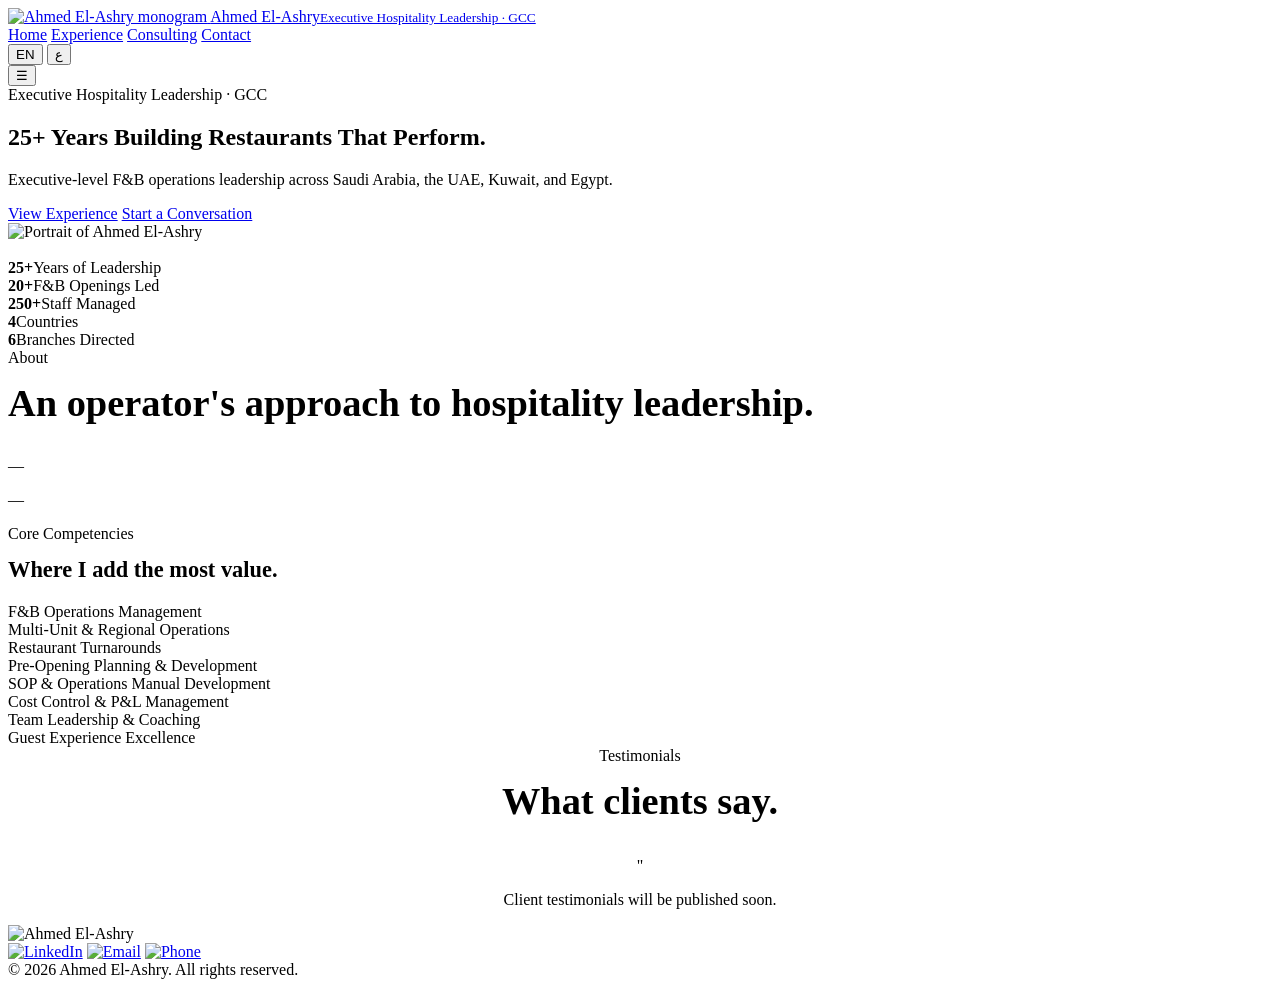
==== index.html @ 5b1398f7 "Initial website upload" ====
<!DOCTYPE html>
<html lang="en" dir="ltr">
<head>
<meta charset="UTF-8">
<meta http-equiv="Content-Security-Policy" content="default-src 'self'; style-src 'self' 'unsafe-inline' https://fonts.googleapis.com; font-src https://fonts.gstatic.com; img-src 'self' data:; script-src 'self'; base-uri 'self'; form-action 'self' mailto:;">
<meta name="referrer" content="strict-origin-when-cross-origin">
<meta name="viewport" content="width=device-width, initial-scale=1.0">
<title>Ahmed El-Ashry — Executive Hospitality Consultant</title>
<link rel="icon" href="assets/favicon/favicon.ico" sizes="any">
<link rel="icon" type="image/png" sizes="32x32" href="assets/favicon/favicon-32x32.png">
<link rel="apple-touch-icon" href="assets/favicon/favicon-180x180.png">
<link rel="manifest" href="manifest.json">
<meta name="theme-color" content="#07172A">

<link rel="stylesheet" href="css/style.css">
<meta name="description" content="Ahmed El-Ashry — Executive Hospitality Consultant and Restaurant Operations Executive with 25+ years of leadership across Saudi Arabia, the UAE, Kuwait, and Egypt.">
<link rel="canonical" href="https://ahmedelashry.github.io/">
<link rel="alternate" hreflang="en" href="https://ahmedelashry.github.io/">
<link rel="alternate" hreflang="ar" href="https://ahmedelashry.github.io/">
<link rel="alternate" hreflang="x-default" href="https://ahmedelashry.github.io/">

<meta property="og:type" content="website">
<meta property="og:site_name" content="Ahmed El-Ashry">
<meta property="og:title" content="Ahmed El-Ashry — Executive Hospitality Consultant">
<meta property="og:description" content="Ahmed El-Ashry — Executive Hospitality Consultant and Restaurant Operations Executive with 25+ years of leadership across Saudi Arabia, the UAE, Kuwait, and Egypt.">
<meta property="og:url" content="https://ahmedelashry.github.io/">
<meta property="og:image" content="https://ahmedelashry.github.io/assets/logo/Ahmed_ElAshry_Logo_Horizontal_LightBG.png">
<meta property="og:locale" content="en_US">
<meta property="og:locale:alternate" content="ar_SA">

<meta name="twitter:card" content="summary_large_image">
<meta name="twitter:title" content="Ahmed El-Ashry — Executive Hospitality Consultant">
<meta name="twitter:description" content="Ahmed El-Ashry — Executive Hospitality Consultant and Restaurant Operations Executive with 25+ years of leadership across Saudi Arabia, the UAE, Kuwait, and Egypt.">
<meta name="twitter:image" content="https://ahmedelashry.github.io/assets/logo/Ahmed_ElAshry_Logo_Horizontal_LightBG.png">

<script type="application/ld+json">
{
  "@context": "https://schema.org",
  "@type": "Person",
  "name": "Ahmed El-Ashry",
  "alternateName": "أحمد العشري",
  "jobTitle": "Executive Hospitality Consultant | Restaurant Operations Executive",
  "description": "Food & Beverage Director and executive hospitality consultant with 25+ years of leadership across Saudi Arabia, the UAE, Kuwait, and Egypt.",
  "url": "https://ahmedelashry.github.io/",
  "image": "https://ahmedelashry.github.io/assets/portrait.png",
  "nationality": "Egyptian",
  "address": {
    "@type": "PostalAddress",
    "addressCountry": "SA"
  },
  "email": "mailto:a.ashry@proton.me",
  "telephone": "+966-51-174-0541",
  "sameAs": [
    "https://linkedin.com/in/ahmed-elashry-72116110b"
  ],
  "knowsLanguage": ["ar", "en"],
  "knowsAbout": ["F&B Operations Management", "Restaurant Turnarounds", "Multi-Unit Operations", "Hospitality Consulting", "Pre-Opening Restaurant Development"]
}
</script>
</head>
<body>

<header class="site-header">
  <div class="header-inner">
    <a href="index.html" class="brand">
      <img class="mark" src="assets/logo/Ahmed_ElAshry_Monogram_Gold.svg" alt="Ahmed El-Ashry monogram">
      <span class="brand-text">Ahmed El-Ashry<small data-i18n="hero_eyebrow">Executive Hospitality Leadership · GCC</small></span>
    </a>
    <nav class="main-nav">
      <a href="index.html" aria-current="page" data-i18n="nav_home">Home</a>
      <a href="experience.html" data-i18n="nav_experience">Experience</a>
      <a href="consulting.html" data-i18n="nav_consulting">Consulting</a>
      <a href="contact.html" data-i18n="nav_contact">Contact</a>
    </nav>
    <div class="header-actions">
      <div class="lang-toggle">
        <button data-lang="en">EN</button>
        <button data-lang="ar">ع</button>
      </div>
      <button class="nav-toggle" aria-label="Toggle menu" aria-expanded="false">☰</button>
    </div>
  </div>
</header>

<section class="hero">
  <div class="hero-inner">
    <div>
      <span class="eyebrow" data-i18n="hero_eyebrow">Executive Hospitality Leadership · GCC</span>
      <h1 class="display" data-i18n="hero_title">25+ Years Building Restaurants That Perform.</h1>
      <p class="lead" data-i18n="hero_lead">Executive-level F&amp;B operations leadership across Saudi Arabia, the UAE, Kuwait, and Egypt.</p>
      <div class="cta-row">
        <a href="experience.html" class="btn btn-gold" data-i18n="cta_experience">View Experience</a>
        <a href="contact.html" class="btn btn-ghost" data-i18n="cta_contact">Start a Conversation</a>
      </div>
    </div>
    <div class="hero-portrait">
      <div class="portrait-frame">
        <picture>
          <source srcset="assets/portrait.webp" type="image/webp">
          <img src="assets/portrait.jpg" alt="Portrait of Ahmed El-Ashry" loading="eager" width="800" height="800">
        </picture>
      </div>
      <div class="portrait-badge">
        <img src="assets/logo/Ahmed_ElAshry_Monogram_Navy.svg" alt="">
      </div>
    </div>
  </div>
</section>

<section class="stats">
  <div class="stats-inner">
    <div class="stat"><b data-i18n="stat1_n">25+</b><span data-i18n="stat1_l">Years of Leadership</span></div>
    <div class="stat"><b data-i18n="stat2_n">20+</b><span data-i18n="stat2_l">F&amp;B Openings Led</span></div>
    <div class="stat"><b data-i18n="stat3_n">250+</b><span data-i18n="stat3_l">Staff Managed</span></div>
    <div class="stat"><b data-i18n="stat4_n">4</b><span data-i18n="stat4_l">Countries</span></div>
    <div class="stat"><b data-i18n="stat5_n">6</b><span data-i18n="stat5_l">Branches Directed</span></div>
  </div>
</section>

<section class="about">
  <div class="wrap about-grid">
    <div>
      <span class="eyebrow" data-i18n="about_eyebrow">About</span>
      <h2 class="section-head-title display" data-i18n="about_title" style="font-family:var(--font-display-en); font-size:clamp(1.8rem,3vw,2.4rem); color:var(--navy); margin-top:14px;">An operator's approach to hospitality leadership.</h2>
      <p style="margin-top:20px;" data-i18n="about_p1">—</p>
      <p data-i18n="about_p2">—</p>
    </div>
    <div>
      <span class="eyebrow" data-i18n="comp_eyebrow">Core Competencies</span>
      <h3 style="font-family:var(--font-display-en); font-size:1.4rem; color:var(--navy); margin:14px 0 20px;" data-i18n="comp_title">Where I add the most value.</h3>
      <div class="competency-grid">
        <div class="competency-item" data-i18n="comp1">F&amp;B Operations Management</div>
        <div class="competency-item" data-i18n="comp2">Multi-Unit &amp; Regional Operations</div>
        <div class="competency-item" data-i18n="comp3">Restaurant Turnarounds</div>
        <div class="competency-item" data-i18n="comp4">Pre-Opening Planning &amp; Development</div>
        <div class="competency-item" data-i18n="comp5">SOP &amp; Operations Manual Development</div>
        <div class="competency-item" data-i18n="comp6">Cost Control &amp; P&amp;L Management</div>
        <div class="competency-item" data-i18n="comp7">Team Leadership &amp; Coaching</div>
        <div class="competency-item" data-i18n="comp8">Guest Experience Excellence</div>
      </div>
    </div>
  </div>
</section>

<section style="background: var(--cream-dim); border-top: 1px solid var(--line-soft);">
  <div class="wrap" style="text-align:center;">
    <span class="eyebrow" data-i18n="test_eyebrow">Testimonials</span>
    <h2 style="font-family:var(--font-display-en); color:var(--navy); font-size:clamp(1.8rem,3vw,2.4rem); margin:14px 0 34px;" data-i18n="test_title">What clients say.</h2>
    <div class="testimonial-placeholder">
      <span class="quote-mark">"</span>
      <p data-i18n="test_placeholder">Client testimonials will be published soon.</p>
    </div>
  </div>
</section>

<footer class="site-footer">
  <div class="footer-inner">
    <img class="mark" src="assets/logo/Ahmed_ElAshry_Monogram_White.svg" alt="Ahmed El-Ashry">
    <div class="footer-social">
      <a href="https://linkedin.com/in/ahmed-elashry-72116110b" target="_blank" rel="noopener"><img loading="lazy" src="assets/icons/Icon_LinkedIn_Gold.png" alt="LinkedIn"></a>
      <a href="mailto:a.ashry@proton.me"><img loading="lazy" src="assets/icons/Icon_Email_Gold.png" alt="Email"></a>
      <a href="tel:+966511740541"><img loading="lazy" src="assets/icons/Icon_Phone_Gold.png" alt="Phone"></a>
    </div>
  </div>
  <div class="footer-bottom wrap" data-i18n="footer_rights">© 2026 Ahmed El-Ashry. All rights reserved.</div>
</footer>

<script src="js/i18n-home.js"></script>
<script src="js/main.js"></script>
</body>
</html>
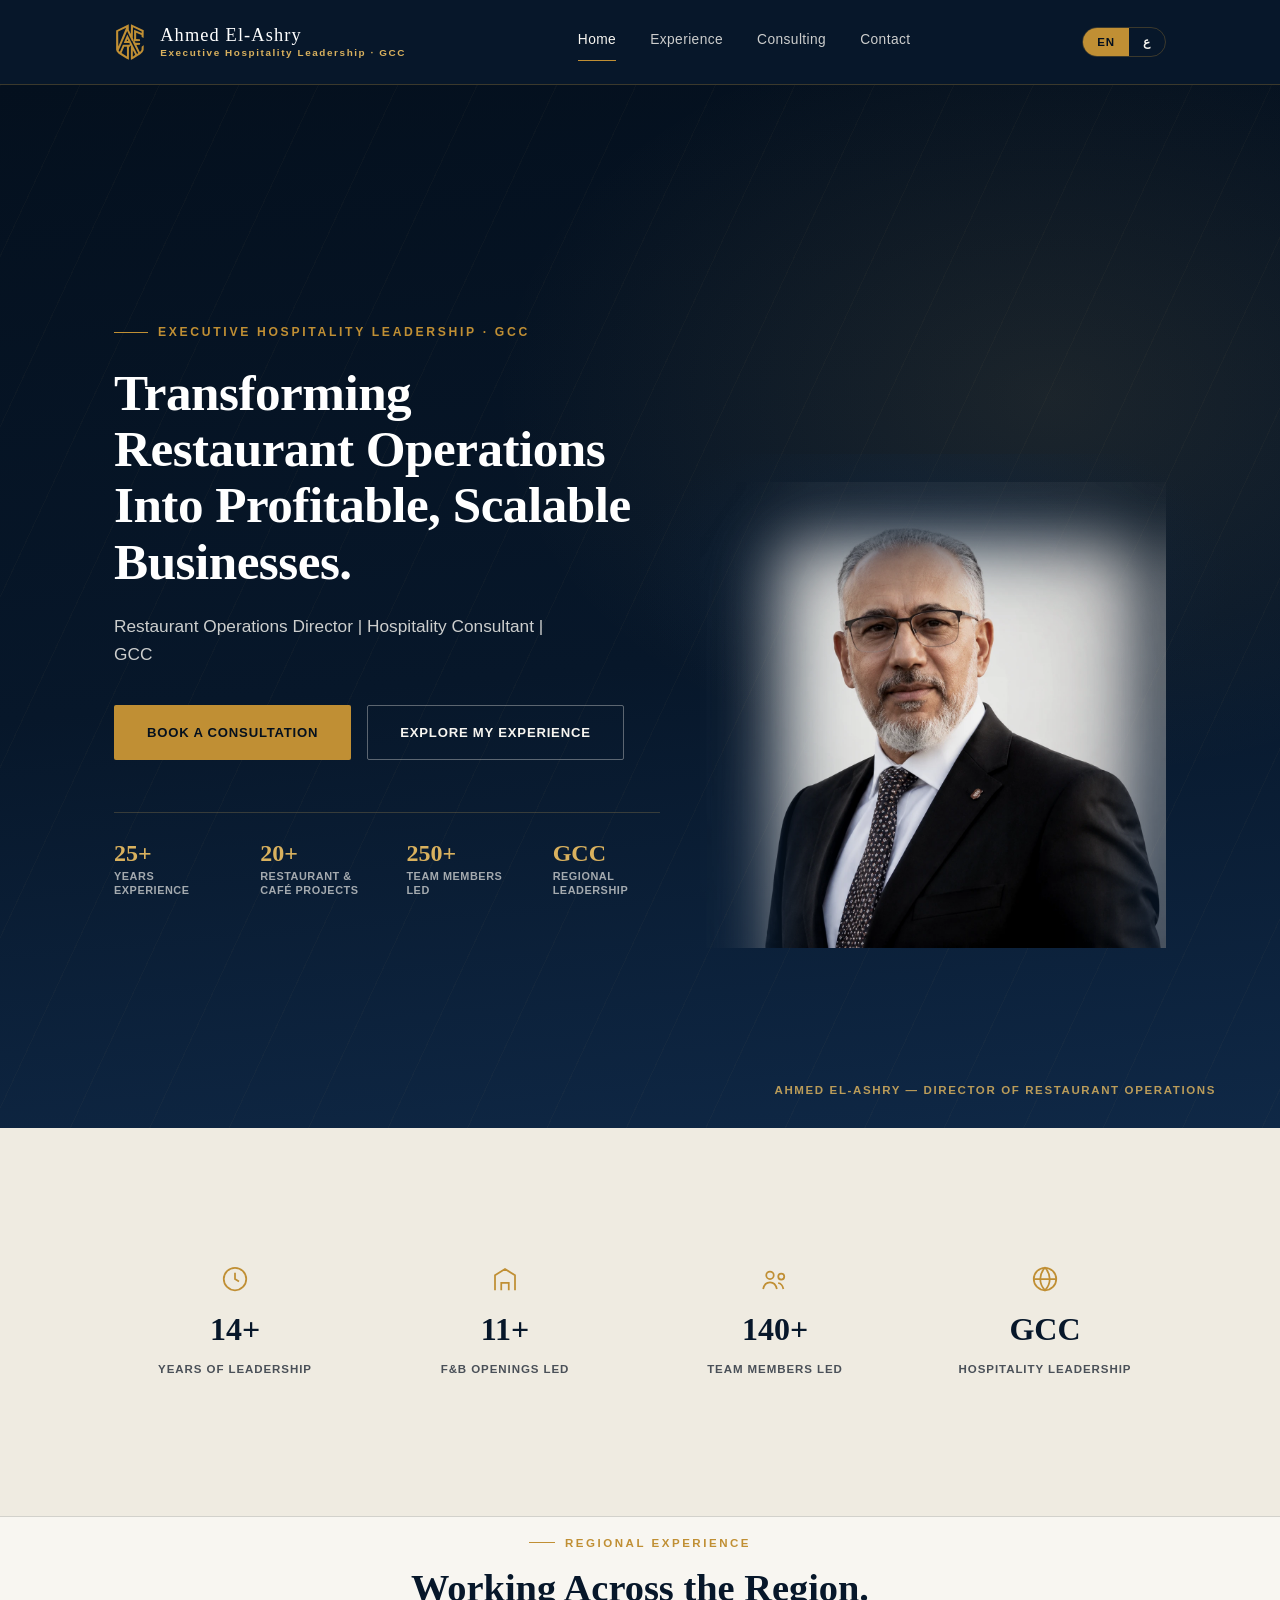
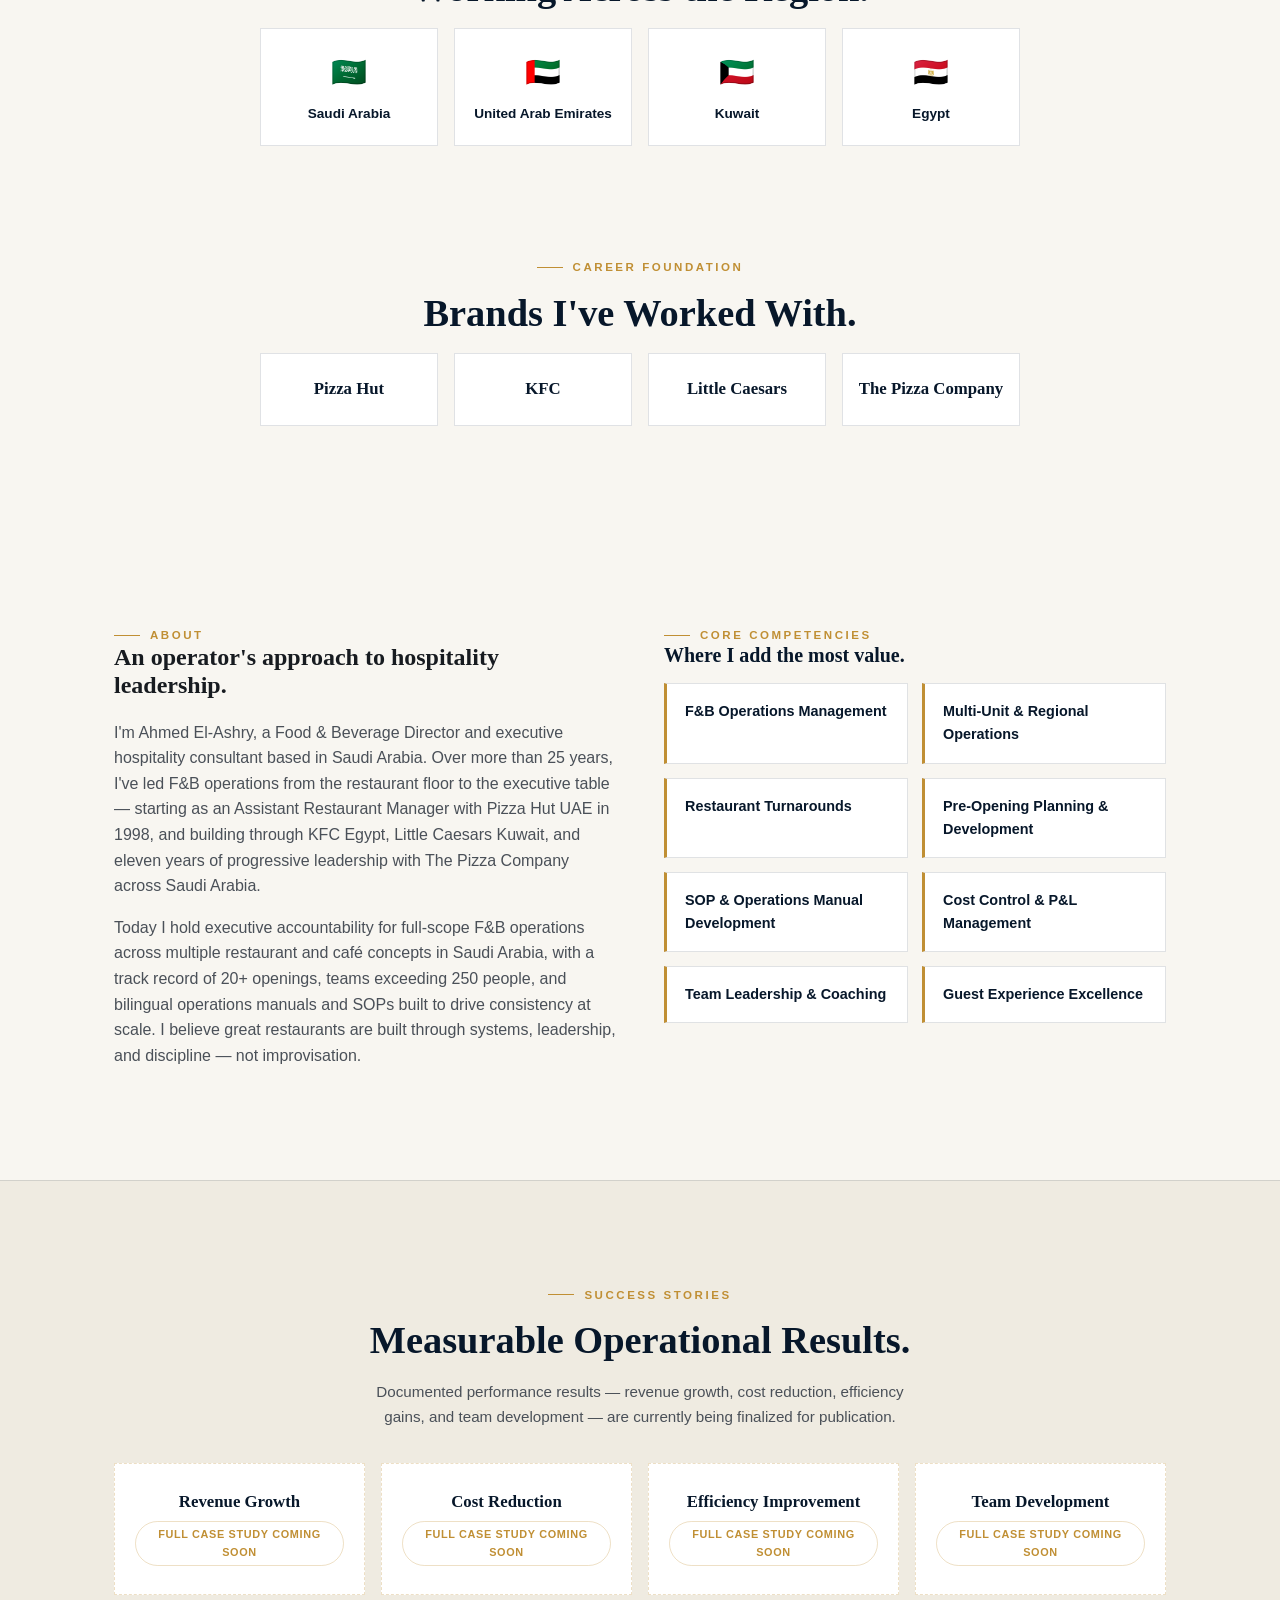
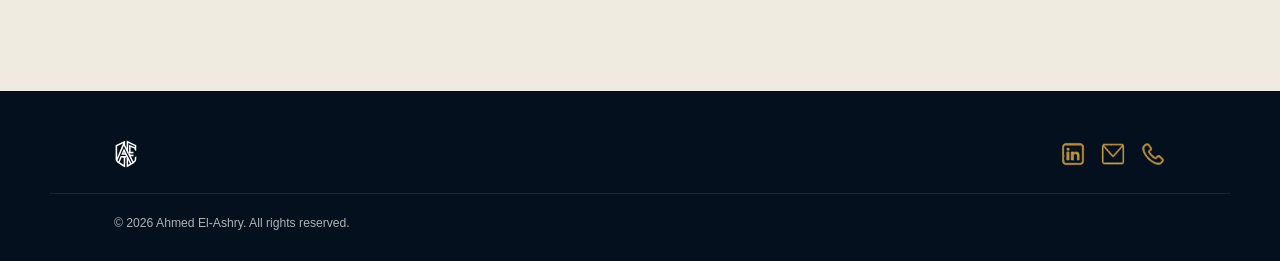
==== commit 1b62ddf1: "fix folder structure - upload css, js, assets correctly" ====
--- a/index.html
+++ b/index.html
@@ -1,171 +1,24 @@
-<!DOCTYPE html>
-<html lang="en" dir="ltr">
-<head>
-<meta charset="UTF-8">
-<meta http-equiv="Content-Security-Policy" content="default-src 'self'; style-src 'self' 'unsafe-inline' https://fonts.googleapis.com; font-src https://fonts.gstatic.com; img-src 'self' data:; script-src 'self'; base-uri 'self'; form-action 'self' mailto:;">
-<meta name="referrer" content="strict-origin-when-cross-origin">
-<meta name="viewport" content="width=device-width, initial-scale=1.0">
-<title>Ahmed El-Ashry — Executive Hospitality Consultant</title>
-<link rel="icon" href="assets/favicon/favicon.ico" sizes="any">
-<link rel="icon" type="image/png" sizes="32x32" href="assets/favicon/favicon-32x32.png">
-<link rel="apple-touch-icon" href="assets/favicon/favicon-180x180.png">
-<link rel="manifest" href="manifest.json">
-<meta name="theme-color" content="#07172A">
-
-<link rel="stylesheet" href="css/style.css">
-<meta name="description" content="Ahmed El-Ashry — Executive Hospitality Consultant and Restaurant Operations Executive with 25+ years of leadership across Saudi Arabia, the UAE, Kuwait, and Egypt.">
-<link rel="canonical" href="https://ahmedelashry.github.io/">
-<link rel="alternate" hreflang="en" href="https://ahmedelashry.github.io/">
-<link rel="alternate" hreflang="ar" href="https://ahmedelashry.github.io/">
-<link rel="alternate" hreflang="x-default" href="https://ahmedelashry.github.io/">
-
-<meta property="og:type" content="website">
-<meta property="og:site_name" content="Ahmed El-Ashry">
-<meta property="og:title" content="Ahmed El-Ashry — Executive Hospitality Consultant">
-<meta property="og:description" content="Ahmed El-Ashry — Executive Hospitality Consultant and Restaurant Operations Executive with 25+ years of leadership across Saudi Arabia, the UAE, Kuwait, and Egypt.">
-<meta property="og:url" content="https://ahmedelashry.github.io/">
-<meta property="og:image" content="https://ahmedelashry.github.io/assets/logo/Ahmed_ElAshry_Logo_Horizontal_LightBG.png">
-<meta property="og:locale" content="en_US">
-<meta property="og:locale:alternate" content="ar_SA">
-
-<meta name="twitter:card" content="summary_large_image">
-<meta name="twitter:title" content="Ahmed El-Ashry — Executive Hospitality Consultant">
-<meta name="twitter:description" content="Ahmed El-Ashry — Executive Hospitality Consultant and Restaurant Operations Executive with 25+ years of leadership across Saudi Arabia, the UAE, Kuwait, and Egypt.">
-<meta name="twitter:image" content="https://ahmedelashry.github.io/assets/logo/Ahmed_ElAshry_Logo_Horizontal_LightBG.png">
-
-<script type="application/ld+json">
+<!DOCTYPE html><html lang="en" dir="ltr"><head><meta charset="UTF-8"><meta http-equiv="Content-Security-Policy" content="default-src 'self'; style-src 'self' 'unsafe-inline' https://fonts.googleapis.com; font-src https://fonts.gstatic.com; img-src 'self' data:; script-src 'self'; base-uri 'self'; form-action 'self' mailto:;"><meta name="referrer" content="strict-origin-when-cross-origin"><meta name="viewport" content="width=device-width, initial-scale=1.0"><title>Ahmed El-Ashry — Executive Hospitality Consultant</title><link rel="icon" href="assets/favicon/favicon.ico" sizes="any"><link rel="icon" type="image/png" sizes="32x32" href="assets/favicon/favicon-32x32.png"><link rel="icon" type="image/png" sizes="16x16" href="assets/favicon/favicon-16x16.png"><link rel="apple-touch-icon" href="assets/favicon/favicon-180x180.png"><link rel="manifest" href="manifest.json"><meta name="theme-color" content="#07172A"><link rel="stylesheet" href="css/style.css"><meta name="description" content="Ahmed El-Ashry — Executive Hospitality Consultant and Restaurant Operations Executive with 25+ years of leadership across Saudi Arabia, the UAE, Kuwait, and Egypt."><link rel="canonical" href="https://ahmedelashry.github.io/"><link rel="alternate" hreflang="en" href="https://ahmedelashry.github.io/"><link rel="alternate" hreflang="ar" href="https://ahmedelashry.github.io/"><link rel="alternate" hreflang="x-default" href="https://ahmedelashry.github.io/"><meta property="og:type" content="website"><meta property="og:site_name" content="Ahmed El-Ashry"><meta property="og:title" content="Ahmed El-Ashry — Executive Hospitality Consultant"><meta property="og:description" content="Ahmed El-Ashry — Executive Hospitality Consultant and Restaurant Operations Executive with 25+ years of leadership across Saudi Arabia, the UAE, Kuwait, and Egypt."><meta property="og:url" content="https://ahmedelashry.github.io/"><meta property="og:image" content="https://ahmedelashry.github.io/assets/logo/Ahmed_ElAshry_Logo_Horizontal_LightBG.png"><meta property="og:locale" content="en_US"><meta property="og:locale:alternate" content="ar_SA"><meta name="twitter:card" content="summary_large_image"><meta name="twitter:title" content="Ahmed El-Ashry — Executive Hospitality Consultant"><meta name="twitter:description" content="Ahmed El-Ashry — Executive Hospitality Consultant and Restaurant Operations Executive with 25+ years of leadership across Saudi Arabia, the UAE, Kuwait, and Egypt."><meta name="twitter:image" content="https://ahmedelashry.github.io/assets/logo/Ahmed_ElAshry_Logo_Horizontal_LightBG.png"><script type="application/ld+json">
 {
-  "@context": "https://schema.org",
-  "@type": "Person",
-  "name": "Ahmed El-Ashry",
-  "alternateName": "أحمد العشري",
-  "jobTitle": "Executive Hospitality Consultant | Restaurant Operations Executive",
-  "description": "Food & Beverage Director and executive hospitality consultant with 25+ years of leadership across Saudi Arabia, the UAE, Kuwait, and Egypt.",
-  "url": "https://ahmedelashry.github.io/",
-  "image": "https://ahmedelashry.github.io/assets/portrait.png",
-  "nationality": "Egyptian",
-  "address": {
-    "@type": "PostalAddress",
-    "addressCountry": "SA"
-  },
-  "email": "mailto:a.ashry@proton.me",
-  "telephone": "+966-51-174-0541",
-  "sameAs": [
-    "https://linkedin.com/in/ahmed-elashry-72116110b"
-  ],
-  "knowsLanguage": ["ar", "en"],
-  "knowsAbout": ["F&B Operations Management", "Restaurant Turnarounds", "Multi-Unit Operations", "Hospitality Consulting", "Pre-Opening Restaurant Development"]
+ "@context": "https://schema.org",
+ "@type": "Person",
+ "name": "Ahmed El-Ashry",
+ "alternateName": "أحمد العشري",
+ "jobTitle": "Executive Hospitality Consultant | Restaurant Operations Executive",
+ "description": "Food & Beverage Director and executive hospitality consultant with 25+ years of leadership across Saudi Arabia, the UAE, Kuwait, and Egypt.",
+ "url": "https://ahmedelashry.github.io/",
+ "image": "https://ahmedelashry.github.io/assets/portrait.png",
+ "nationality": "Egyptian",
+ "address": {
+ "@type": "PostalAddress",
+ "addressCountry": "SA"
+ },
+ "email": "mailto:a.ashry@proton.me",
+ "telephone": "+966-51-174-0541",
+ "sameAs": [
+ "https://linkedin.com/in/ahmed-elashry-72116110b"
+ ],
+ "knowsLanguage": ["ar", "en"],
+ "knowsAbout": ["F&B Operations Management", "Restaurant Turnarounds", "Multi-Unit Operations", "Hospitality Consulting", "Pre-Opening Restaurant Development"]
 }
-</script>
-</head>
-<body>
-
-<header class="site-header">
-  <div class="header-inner">
-    <a href="index.html" class="brand">
-      <img class="mark" src="assets/logo/Ahmed_ElAshry_Monogram_Gold.svg" alt="Ahmed El-Ashry monogram">
-      <span class="brand-text">Ahmed El-Ashry<small data-i18n="hero_eyebrow">Executive Hospitality Leadership · GCC</small></span>
-    </a>
-    <nav class="main-nav">
-      <a href="index.html" aria-current="page" data-i18n="nav_home">Home</a>
-      <a href="experience.html" data-i18n="nav_experience">Experience</a>
-      <a href="consulting.html" data-i18n="nav_consulting">Consulting</a>
-      <a href="contact.html" data-i18n="nav_contact">Contact</a>
-    </nav>
-    <div class="header-actions">
-      <div class="lang-toggle">
-        <button data-lang="en">EN</button>
-        <button data-lang="ar">ع</button>
-      </div>
-      <button class="nav-toggle" aria-label="Toggle menu" aria-expanded="false">☰</button>
-    </div>
-  </div>
-</header>
-
-<section class="hero">
-  <div class="hero-inner">
-    <div>
-      <span class="eyebrow" data-i18n="hero_eyebrow">Executive Hospitality Leadership · GCC</span>
-      <h1 class="display" data-i18n="hero_title">25+ Years Building Restaurants That Perform.</h1>
-      <p class="lead" data-i18n="hero_lead">Executive-level F&amp;B operations leadership across Saudi Arabia, the UAE, Kuwait, and Egypt.</p>
-      <div class="cta-row">
-        <a href="experience.html" class="btn btn-gold" data-i18n="cta_experience">View Experience</a>
-        <a href="contact.html" class="btn btn-ghost" data-i18n="cta_contact">Start a Conversation</a>
-      </div>
-    </div>
-    <div class="hero-portrait">
-      <div class="portrait-frame">
-        <picture>
-          <source srcset="assets/portrait.webp" type="image/webp">
-          <img src="assets/portrait.jpg" alt="Portrait of Ahmed El-Ashry" loading="eager" width="800" height="800">
-        </picture>
-      </div>
-      <div class="portrait-badge">
-        <img src="assets/logo/Ahmed_ElAshry_Monogram_Navy.svg" alt="">
-      </div>
-    </div>
-  </div>
-</section>
-
-<section class="stats">
-  <div class="stats-inner">
-    <div class="stat"><b data-i18n="stat1_n">25+</b><span data-i18n="stat1_l">Years of Leadership</span></div>
-    <div class="stat"><b data-i18n="stat2_n">20+</b><span data-i18n="stat2_l">F&amp;B Openings Led</span></div>
-    <div class="stat"><b data-i18n="stat3_n">250+</b><span data-i18n="stat3_l">Staff Managed</span></div>
-    <div class="stat"><b data-i18n="stat4_n">4</b><span data-i18n="stat4_l">Countries</span></div>
-    <div class="stat"><b data-i18n="stat5_n">6</b><span data-i18n="stat5_l">Branches Directed</span></div>
-  </div>
-</section>
-
-<section class="about">
-  <div class="wrap about-grid">
-    <div>
-      <span class="eyebrow" data-i18n="about_eyebrow">About</span>
-      <h2 class="section-head-title display" data-i18n="about_title" style="font-family:var(--font-display-en); font-size:clamp(1.8rem,3vw,2.4rem); color:var(--navy); margin-top:14px;">An operator's approach to hospitality leadership.</h2>
-      <p style="margin-top:20px;" data-i18n="about_p1">—</p>
-      <p data-i18n="about_p2">—</p>
-    </div>
-    <div>
-      <span class="eyebrow" data-i18n="comp_eyebrow">Core Competencies</span>
-      <h3 style="font-family:var(--font-display-en); font-size:1.4rem; color:var(--navy); margin:14px 0 20px;" data-i18n="comp_title">Where I add the most value.</h3>
-      <div class="competency-grid">
-        <div class="competency-item" data-i18n="comp1">F&amp;B Operations Management</div>
-        <div class="competency-item" data-i18n="comp2">Multi-Unit &amp; Regional Operations</div>
-        <div class="competency-item" data-i18n="comp3">Restaurant Turnarounds</div>
-        <div class="competency-item" data-i18n="comp4">Pre-Opening Planning &amp; Development</div>
-        <div class="competency-item" data-i18n="comp5">SOP &amp; Operations Manual Development</div>
-        <div class="competency-item" data-i18n="comp6">Cost Control &amp; P&amp;L Management</div>
-        <div class="competency-item" data-i18n="comp7">Team Leadership &amp; Coaching</div>
-        <div class="competency-item" data-i18n="comp8">Guest Experience Excellence</div>
-      </div>
-    </div>
-  </div>
-</section>
-
-<section style="background: var(--cream-dim); border-top: 1px solid var(--line-soft);">
-  <div class="wrap" style="text-align:center;">
-    <span class="eyebrow" data-i18n="test_eyebrow">Testimonials</span>
-    <h2 style="font-family:var(--font-display-en); color:var(--navy); font-size:clamp(1.8rem,3vw,2.4rem); margin:14px 0 34px;" data-i18n="test_title">What clients say.</h2>
-    <div class="testimonial-placeholder">
-      <span class="quote-mark">"</span>
-      <p data-i18n="test_placeholder">Client testimonials will be published soon.</p>
-    </div>
-  </div>
-</section>
-
-<footer class="site-footer">
-  <div class="footer-inner">
-    <img class="mark" src="assets/logo/Ahmed_ElAshry_Monogram_White.svg" alt="Ahmed El-Ashry">
-    <div class="footer-social">
-      <a href="https://linkedin.com/in/ahmed-elashry-72116110b" target="_blank" rel="noopener"><img loading="lazy" src="assets/icons/Icon_LinkedIn_Gold.png" alt="LinkedIn"></a>
-      <a href="mailto:a.ashry@proton.me"><img loading="lazy" src="assets/icons/Icon_Email_Gold.png" alt="Email"></a>
-      <a href="tel:+966511740541"><img loading="lazy" src="assets/icons/Icon_Phone_Gold.png" alt="Phone"></a>
-    </div>
-  </div>
-  <div class="footer-bottom wrap" data-i18n="footer_rights">© 2026 Ahmed El-Ashry. All rights reserved.</div>
-</footer>
-
-<script src="js/i18n-home.js"></script>
-<script src="js/main.js"></script>
-</body>
-</html>
+</script></head><body><header class="site-header"><div class="header-inner"><a href="index.html" class="brand"><img class="mark" src="assets/logo/Ahmed_ElAshry_Monogram_Gold.svg" alt="Ahmed El-Ashry monogram"><span class="brand-text">Ahmed El-Ashry<small data-i18n="hero_eyebrow">Executive Hospitality Leadership · GCC</small></span></a><nav class="main-nav"><a href="index.html" aria-current="page" data-i18n="nav_home">Home</a><a href="experience.html" data-i18n="nav_experience">Experience</a><a href="consulting.html" data-i18n="nav_consulting">Consulting</a><a href="contact.html" data-i18n="nav_contact">Contact</a></nav><div class="header-actions"><div class="lang-toggle"><button data-lang="en">EN</button><button data-lang="ar">ع</button></div><button class="nav-toggle" aria-label="Toggle menu" aria-expanded="false">☰</button></div></div></header><section class="hero"><div class="home-hero-inner"><div class="hero-panel"><span class="eyebrow" data-i18n="hero_eyebrow">Executive Hospitality Leadership · GCC</span><h1 class="display" data-i18n="hero_title">25+ Years Building Restaurants That Perform.</h1><p class="lead" data-i18n="hero_lead">Executive-level F&amp;B operations leadership across Saudi Arabia, the UAE, Kuwait, and Egypt.</p><div class="cta-row"><a href="contact.html" class="btn btn-gold" data-i18n="cta_experience">Book a Consultation</a><a href="experience.html" class="btn btn-ghost" data-i18n="cta_contact">Explore My Experience</a></div><div class="hero-stat-row"><div class="hstat"><b data-i18n="hstat1_n">25+</b><span data-i18n="hstat1_l">Years Experience</span></div><div class="hstat"><b data-i18n="hstat2_n">20+</b><span data-i18n="hstat2_l">Restaurant &amp; Café Projects</span></div><div class="hstat"><b data-i18n="hstat3_n">250+</b><span data-i18n="hstat3_l">Team Members Led</span></div><div class="hstat"><b data-i18n="hstat4_n">GCC</b><span data-i18n="hstat4_l">Regional Leadership</span></div></div></div><div class="hero-figure"><div class="hero-figure-glow"></div><picture><source srcset="assets/portrait-cutout.webp" type="image/webp"><img src="assets/portrait-cutout.png" alt="Ahmed El-Ashry" loading="eager"></picture><div class="hero-figure-shadow"></div></div></div><div class="hero-signature" data-i18n="hero_caption">Ahmed El-Ashry — Director of Restaurant Operations</div></section><section class="stats"><div class="stats-inner"><div class="stat"><svg class="stat-icon" viewBox="0 0 24 24" fill="none" stroke="currentColor" stroke-width="1.4"><circle cx="12" cy="12" r="9"/><path d="M12 7v5l3.2 2"/></svg><b data-i18n="stat1_n" data-counter="25" data-suffix="+">25+</b><span data-i18n="stat1_l">Years of Leadership</span></div><div class="stat"><svg class="stat-icon" viewBox="0 0 24 24" fill="none" stroke="currentColor" stroke-width="1.4"><path d="M4 21V9l8-5 8 5v12"/><path d="M9 21v-6h6v6"/></svg><b data-i18n="stat2_n" data-counter="20" data-suffix="+">20+</b><span data-i18n="stat2_l">F&amp;B Openings Led</span></div><div class="stat"><svg class="stat-icon" viewBox="0 0 24 24" fill="none" stroke="currentColor" stroke-width="1.4"><circle cx="8" cy="9" r="3"/><circle cx="17" cy="10" r="2.4"/><path d="M2.5 20c.7-3.4 3-5.4 5.5-5.4s4.8 2 5.5 5.4"/><path d="M14.5 15.2c2 .2 3.6 2 4.2 4.8"/></svg><b data-i18n="stat3_n" data-counter="250" data-suffix="+">250+</b><span data-i18n="stat3_l">Team Members Led</span></div><div class="stat"><svg class="stat-icon" viewBox="0 0 24 24" fill="none" stroke="currentColor" stroke-width="1.4"><circle cx="12" cy="12" r="9"/><path d="M3 12h18M12 3c2.5 2.6 3.8 5.7 3.8 9s-1.3 6.4-3.8 9c-2.5-2.6-3.8-5.7-3.8-9S9.5 5.6 12 3z"/></svg><b data-i18n="stat4_n">GCC</b><span data-i18n="stat4_l">Hospitality Leadership</span></div></div></section><section class="region"><div class="wrap" style="text-align:center;"><span class="eyebrow" data-i18n="region_eyebrow">Regional Experience</span><h2 class="section-title section-title--tight" data-i18n="region_title">Working Across the Region.</h2><div class="region-grid"><div class="region-item"><span class="flag">🇸🇦</span><span data-i18n="region1">Saudi Arabia</span></div><div class="region-item"><span class="flag">🇦🇪</span><span data-i18n="region2">United Arab Emirates</span></div><div class="region-item"><span class="flag">🇰🇼</span><span data-i18n="region3">Kuwait</span></div><div class="region-item"><span class="flag">🇪🇬</span><span data-i18n="region4">Egypt</span></div></div></div></section><section class="brands"><div class="wrap" style="text-align:center;"><span class="eyebrow" data-i18n="brands_eyebrow">Career Foundation</span><h2 class="section-title section-title--tight" data-i18n="brands_title">Brands I've Worked With.</h2><div class="brands-grid"><div class="brand-item" data-i18n="brand1">Pizza Hut</div><div class="brand-item" data-i18n="brand2">KFC</div><div class="brand-item" data-i18n="brand3">Little Caesars</div><div class="brand-item" data-i18n="brand4">The Pizza Company</div></div></div></section><section class="about"><div class="wrap about-grid"><div><span class="eyebrow" data-i18n="about_eyebrow">About</span><h2 class="section-head-title display" data-i18n="about_title" class="section-title">An operator's approach to hospitality leadership.</h2><p style="margin-top:20px;" data-i18n="about_p1">—</p><p data-i18n="about_p2">—</p></div><div><span class="eyebrow" data-i18n="comp_eyebrow">Core Competencies</span><h3 class="subsection-title" data-i18n="comp_title">Where I add the most value.</h3><div class="competency-grid"><div class="competency-item" data-i18n="comp1">F&amp;B Operations Management</div><div class="competency-item" data-i18n="comp2">Multi-Unit &amp; Regional Operations</div><div class="competency-item" data-i18n="comp3">Restaurant Turnarounds</div><div class="competency-item" data-i18n="comp4">Pre-Opening Planning &amp; Development</div><div class="competency-item" data-i18n="comp5">SOP &amp; Operations Manual Development</div><div class="competency-item" data-i18n="comp6">Cost Control &amp; P&amp;L Management</div><div class="competency-item" data-i18n="comp7">Team Leadership &amp; Coaching</div><div class="competency-item" data-i18n="comp8">Guest Experience Excellence</div></div></div></div></section><section style="background: var(--cream-dim); border-top: 1px solid var(--line-soft);"><div class="wrap" style="text-align:center;"><span class="eyebrow" data-i18n="test_eyebrow">Success Stories</span><h2 class="section-title section-title--tight" data-i18n="test_title">Measurable Operational Results.</h2><p style="max-width:560px; margin:0 auto 34px; color:var(--ink-soft); font-size:0.95rem;" data-i18n="test_placeholder">Verified performance metrics will be published here once finalized and confirmed.</p><div class="success-grid"><div class="success-card"><h3 data-i18n="success1_h">Revenue Growth</h3><span class="pending" data-i18n="success_pending">Pending confirmation</span></div><div class="success-card"><h3 data-i18n="success2_h">Cost Reduction</h3><span class="pending" data-i18n="success_pending">Pending confirmation</span></div><div class="success-card"><h3 data-i18n="success3_h">Efficiency Improvement</h3><span class="pending" data-i18n="success_pending">Pending confirmation</span></div><div class="success-card"><h3 data-i18n="success4_h">Team Development</h3><span class="pending" data-i18n="success_pending">Pending confirmation</span></div></div></div></section><footer class="site-footer"><div class="footer-inner"><img class="mark" src="assets/logo/Ahmed_ElAshry_Monogram_White.svg" alt="Ahmed El-Ashry"><div class="footer-social"><a href="https://linkedin.com/in/ahmed-elashry-72116110b" target="_blank" rel="noopener"><picture><source srcset="assets/icons/Icon_LinkedIn_Gold.webp" type="image/webp"><img loading="lazy" alt="LinkedIn" src="assets/icons/Icon_LinkedIn_Gold.png"></picture></a><a href="mailto:a.ashry@proton.me"><picture><source srcset="assets/icons/Icon_Email_Gold.webp" type="image/webp"><img loading="lazy" alt="Email" src="assets/icons/Icon_Email_Gold.png"></picture></a><a href="tel:+966511740541"><picture><source srcset="assets/icons/Icon_Phone_Gold.webp" type="image/webp"><img loading="lazy" alt="Phone" src="assets/icons/Icon_Phone_Gold.png"></picture></a></div></div><div class="footer-bottom wrap" data-i18n="footer_rights">© 2026 Ahmed El-Ashry. All rights reserved.</div></footer><script src="js/i18n-home.js"></script><script src="js/main.js"></script></body></html>
--- a/css/style.css
+++ b/css/style.css
@@ -0,0 +1 @@
+@import url('https://fonts.googleapis.com/css2?family=Cormorant+Garamond:wght@500;600;700&family=Manrope:wght@400;500;600;700&family=Noto+Naskh+Arabic:wght@500;600;700&family=IBM+Plex+Sans+Arabic:wght@400;500;600;700&display=swap');:root{--navy:#07172A;--navy-deep:#04101E;--navy-soft:#0F2846;--gold:#C08F34;--gold-light:#D9B15E;--cream:#F8F6F1;--cream-dim:#EFEBE1;--ink:#171B20;--ink-soft:#4A5058;--white:#FFFFFF;--line:rgba(192,143,52,0.28);--line-soft:rgba(7,23,42,0.12);--font-display-en:'Cormorant Garamond',serif;--font-body-en:'Manrope',sans-serif;--font-display-ar:'Noto Naskh Arabic',serif;--font-body-ar:'IBM Plex Sans Arabic',sans-serif;--max-w:1180px;--pad:clamp(20px,5vw,64px)}*{box-sizing:border-box}html{scroll-behavior:smooth}html[lang="ar"] body{font-family:var(--font-body-ar)}html[lang="en"] body{font-family:var(--font-body-en)}html[lang="ar"] .display{font-family:var(--font-display-ar)}html[lang="en"] .display{font-family:var(--font-display-en)}body{margin:0;background:var(--cream);color:var(--ink);line-height:1.6;-webkit-font-smoothing:antialiased}img{max-width:100%;display:block}a{color:inherit;text-decoration:none}.wrap{max-width:var(--max-w);margin-inline:auto;padding-inline:var(--pad)}.eyebrow{font-family:var(--font-body-en);font-size:0.72rem;letter-spacing:0.22em;text-transform:uppercase;color:var(--gold);font-weight:700;display:inline-flex;align-items:center;gap:10px}html[lang="ar"] .eyebrow{font-family:var(--font-body-ar);letter-spacing:0.04em}.eyebrow::before{content:"";width:26px;height:1px;background:var(--gold);display:inline-block}h1,h2,h3{margin:0;font-weight:600;line-height:1.15}.display{font-weight:600}header.site-header{position:sticky;top:0;z-index:100;background:var(--navy);border-bottom:1px solid var(--line)}.header-inner{max-width:var(--max-w);margin-inline:auto;padding-inline:var(--pad);height:84px;display:flex;align-items:center;justify-content:space-between;gap:24px;position:relative}.brand{display:flex;align-items:center;gap:14px}.brand img.mark{height:40px;width:auto}.brand-text{font-family:var(--font-display-en);color:var(--white);font-size:1.15rem;letter-spacing:0.06em;line-height:1.1}html[lang="ar"] .brand-text{font-family:var(--font-display-ar);letter-spacing:0}.brand-text small{display:block;font-family:var(--font-body-en);font-size:0.62rem;letter-spacing:0.16em;color:var(--gold-light);font-weight:600;margin-top:3px}html[lang="ar"] .brand-text small{font-family:var(--font-body-ar);letter-spacing:0.02em}nav.main-nav{display:flex;align-items:center;gap:34px}nav.main-nav a{color:var(--cream);font-size:0.86rem;letter-spacing:0.03em;font-weight:500;opacity:0.82;position:relative;padding-bottom:4px}nav.main-nav a:hover,nav.main-nav a[aria-current="page"]{opacity:1}nav.main-nav a[aria-current="page"]::after{content:"";position:absolute;inset-inline-start:0;bottom:-6px;width:100%;height:1px;background:var(--gold)}.header-actions{display:flex;align-items:center;gap:18px}.lang-toggle{display:flex;border:1px solid var(--line);border-radius:999px;overflow:hidden}.lang-toggle button{background:transparent;border:none;color:var(--cream);font-size:0.72rem;letter-spacing:0.08em;font-weight:700;padding:7px 14px;cursor:pointer;font-family:var(--font-body-en)}.lang-toggle button.active{background:var(--gold);color:var(--navy-deep)}.nav-toggle{display:none;background:none;border:none;color:var(--cream);font-size:1.5rem;cursor:pointer}.hero{position:relative;min-height:92vh;display:flex;align-items:center;overflow:hidden;background:radial-gradient(ellipse 900px 620px at 82% 30%,rgba(217,177,94,0.10),transparent 62%),linear-gradient(175deg,var(--navy-deep) 0%,var(--navy) 55%,var(--navy-soft) 100%);color:var(--cream)}.hero::after{content:"";position:absolute;inset:0;background-image:repeating-linear-gradient(115deg,rgba(217,177,94,0.03) 0px,rgba(217,177,94,0.03) 1px,transparent 1px,transparent 72px);pointer-events:none}.hero-inner{max-width:var(--max-w);margin-inline:auto;padding:clamp(56px,8vw,108px) var(--pad);display:grid;grid-template-columns:1.15fr 0.85fr;gap:56px;align-items:center}.home-hero-inner{max-width:var(--max-w);margin-inline:auto;padding:clamp(64px,8vw,96px) var(--pad);width:100%;position:relative;z-index:2;display:grid;grid-template-columns:1.08fr 0.92fr;gap:40px;align-items:end}.hero-panel{max-width:620px;padding-block:clamp(20px,3vw,40px)}.hero-panel .eyebrow{font-size:0.76rem}.hero-panel .eyebrow::before{width:34px}.hero-panel h1{font-family:var(--font-display-en);font-size:clamp(2.5rem,4vw,3.7rem);font-weight:600;letter-spacing:-0.01em;line-height:1.1;color:var(--white);margin-block:22px 22px}html[lang="ar"] .hero-panel h1{font-family:var(--font-display-ar);font-size:clamp(2.1rem,3.6vw,3.1rem);line-height:1.26}.hero-panel p.lead{font-size:1.08rem;line-height:1.65;color:rgba(248,246,241,0.82);max-width:46ch;margin-bottom:36px}.cta-row{display:flex;gap:16px;flex-wrap:wrap}.btn{display:inline-flex;align-items:center;gap:8px;padding:14px 28px;font-size:0.82rem;letter-spacing:0.06em;font-weight:700;text-transform:uppercase;border-radius:2px;cursor:pointer;border:1px solid transparent;font-family:var(--font-body-en);transition:all 0.25s ease}html[lang="ar"] .btn{font-family:var(--font-body-ar);letter-spacing:0.01em;text-transform:none;font-weight:600}.btn-gold{background:var(--gold);color:var(--navy-deep)}.btn-gold:hover{background:var(--gold-light);box-shadow:0 8px 28px -6px rgba(217,177,94,0.55)}.btn-ghost{border-color:rgba(248,246,241,0.35);color:var(--cream)}.btn-ghost:hover{border-color:var(--gold);color:var(--gold-light)}.hero-panel .btn-gold,.hero-panel .btn-ghost{padding:16px 32px}.hero-stat-row{display:grid;grid-template-columns:repeat(4,minmax(0,1fr));gap:clamp(16px,3vw,40px);margin-top:52px;padding-top:28px;border-top:1px solid rgba(217,177,94,0.22)}.hstat{display:flex;flex-direction:column;gap:4px;min-width:0}.hstat span{overflow-wrap:break-word}.hstat b{font-family:var(--font-display-en);font-size:1.5rem;color:var(--gold-light);line-height:1}html[lang="ar"] .hstat b{font-family:var(--font-display-ar)}.hstat span{font-size:0.68rem;letter-spacing:0.05em;text-transform:uppercase;color:rgba(248,246,241,0.65);font-weight:600;line-height:1.3}html[lang="ar"] .hstat span{letter-spacing:0;text-transform:none}.hero-figure{position:relative;justify-self:center;align-self:end;width:min(504px,100%);margin-bottom:-12px}.hero-figure picture,.hero-figure img{display:block;width:100%;height:auto;position:relative;z-index:2}.hero-figure-glow{position:absolute;z-index:1;top:-6%;inset-inline:-22%;height:80%;background:radial-gradient(ellipse 62% 62% at 50% 32%,rgba(15,40,70,0.55),transparent 72%);pointer-events:none}.hero-figure-shadow{position:absolute;z-index:1;bottom:4px;left:50%;transform:translateX(-50%);width:66%;height:30px;background:radial-gradient(ellipse,rgba(0,0,0,0.5),transparent 70%);filter:blur(3px)}.hero-signature{position:absolute;z-index:2;bottom:28px;inset-inline-end:var(--pad);font-size:0.72rem;letter-spacing:0.14em;text-transform:uppercase;color:var(--gold-light);font-weight:700;opacity:0.85}html[lang="ar"] .hero-signature{letter-spacing:0.02em;text-transform:none;font-family:var(--font-body-ar)}.stats{background:var(--cream-dim);border-bottom:1px solid var(--line-soft)}.stats-inner{max-width:var(--max-w);margin-inline:auto;padding:40px var(--pad);display:grid;grid-template-columns:repeat(4,1fr);gap:28px;text-align:center}.stat-icon{width:30px;height:30px;color:var(--gold);margin-inline:auto;margin-bottom:10px;display:block}.stat b{display:block;font-family:var(--font-display-en);font-size:2rem;color:var(--navy)}html[lang="ar"] .stat b{font-family:var(--font-display-ar)}.stat span{font-size:0.72rem;letter-spacing:0.08em;text-transform:uppercase;color:var(--ink-soft);font-weight:600}html[lang="ar"] .stat span{letter-spacing:0;text-transform:none}section{padding:clamp(56px,8vw,96px) 0}.section-head{max-width:640px;margin-bottom:44px}.section-head h2{font-family:var(--font-display-en);font-size:clamp(1.8rem,3vw,2.4rem);color:var(--navy);margin-top:14px}html[lang="ar"] .section-head h2{font-family:var(--font-display-ar)}.section-head p{color:var(--ink-soft);margin-top:14px;font-size:1rem}.section-title{font-family:var(--font-display-en);color:var(--navy);font-size:clamp(1.8rem,3vw,2.4rem);margin-top:14px}html[lang="ar"] .section-title{font-family:var(--font-display-ar)}.section-title--tight{margin-top:14px;margin-bottom:18px}.subsection-title{font-family:var(--font-display-en);color:var(--navy);font-size:1.25rem;margin-bottom:16px}html[lang="ar"] .subsection-title{font-family:var(--font-display-ar)}.about-grid{display:grid;grid-template-columns:1fr 1fr;gap:48px;align-items:start}.about-grid p{color:var(--ink-soft);margin-bottom:16px;font-size:1rem}.competency-grid{display:grid;grid-template-columns:repeat(2,1fr);gap:14px}.competency-item{border:1px solid var(--line-soft);border-inline-start:3px solid var(--gold);padding:16px 18px;background:var(--white);font-size:0.9rem;font-weight:600;color:var(--navy)}.timeline{border-inline-start:1px solid var(--line-soft)}html[lang="ar"] .timeline{border-inline-start:none;border-inline-end:1px solid var(--line-soft)}.tl-item{position:relative;padding:0 0 44px 34px}html[lang="ar"] .tl-item{padding:0 34px 44px 0}.tl-item::before{content:"";position:absolute;inset-inline-start:-5px;top:4px;width:9px;height:9px;border-radius:50%;background:var(--gold)}.tl-item:last-child{padding-bottom:0}.tl-date{font-size:0.72rem;letter-spacing:0.1em;text-transform:uppercase;color:var(--gold);font-weight:700;margin-bottom:6px;display:block}html[lang="ar"] .tl-date{letter-spacing:0.02em;text-transform:none}.tl-role{font-family:var(--font-display-en);font-size:1.4rem;color:var(--navy);margin-bottom:4px}html[lang="ar"] .tl-role{font-family:var(--font-display-ar)}.tl-org{font-size:0.9rem;color:var(--ink-soft);font-weight:600;margin-bottom:12px}.tl-bullets{margin:0;padding-inline-start:18px;color:var(--ink-soft);font-size:0.94rem}.tl-bullets li{margin-bottom:6px}.service-grid{display:grid;grid-template-columns:repeat(3,1fr);gap:24px}.service-card{background:var(--white);border:1px solid var(--line-soft);padding:30px 26px}.service-card .num{font-family:var(--font-display-en);color:var(--gold);font-size:1.5rem;display:block;margin-bottom:14px}.service-card h3{font-family:var(--font-display-en);font-size:1.25rem;color:var(--navy);margin-bottom:10px}html[lang="ar"] .service-card h3{font-family:var(--font-display-ar)}.service-card p{font-size:0.92rem;color:var(--ink-soft);margin:0}.audience-band{background:var(--navy);color:var(--cream)}.audience-inner{max-width:var(--max-w);margin-inline:auto;padding:clamp(48px,7vw,80px) var(--pad);display:grid;grid-template-columns:1fr 1fr;gap:40px;align-items:center}.audience-list{list-style:none;margin:0;padding:0;display:grid;gap:12px}.audience-list li{padding-inline-start:22px;position:relative;font-size:0.95rem;color:rgba(248,246,241,0.85)}html[lang="ar"] .audience-list li{padding-inline-start:0;padding-inline-end:22px}.audience-list li::before{content:"—";position:absolute;inset-inline-start:0;color:var(--gold)}html[lang="ar"] .audience-list li::before{inset-inline-start:auto;inset-inline-end:0}.contact-grid{display:grid;grid-template-columns:1fr 1fr;gap:48px}.contact-card{border:1px solid var(--line-soft);background:var(--white);padding:26px;display:flex;align-items:center;gap:16px;margin-bottom:14px}.contact-card img{width:30px;height:30px}.contact-card .label{font-size:0.7rem;letter-spacing:0.08em;text-transform:uppercase;color:var(--ink-soft);font-weight:700}html[lang="ar"] .contact-card .label{letter-spacing:0;text-transform:none}.contact-card .value{font-size:1rem;color:var(--navy);font-weight:600}form.contact-form{display:grid;gap:16px}form.contact-form input,form.contact-form textarea{width:100%;border:1px solid var(--line-soft);background:var(--white);padding:14px 16px;font-family:inherit;font-size:0.94rem;color:var(--ink);border-radius:2px}form.contact-form label{font-size:0.72rem;letter-spacing:0.08em;text-transform:uppercase;font-weight:700;color:var(--ink-soft);margin-bottom:6px;display:block}html[lang="ar"] form.contact-form label{letter-spacing:0;text-transform:none}.region{background:var(--cream);padding-top:8px}.region-grid{display:grid;grid-template-columns:repeat(4,1fr);gap:16px;max-width:760px;margin-inline:auto}.region-item{border:1px solid var(--line-soft);background:var(--white);padding:20px 12px;display:flex;flex-direction:column;align-items:center;gap:8px;font-size:0.85rem;font-weight:600;color:var(--navy)}.region-item .flag{font-size:1.8rem}.brands{background:var(--cream);padding-top:8px}.brands-grid{display:grid;grid-template-columns:repeat(4,1fr);gap:16px;max-width:760px;margin-inline:auto}.brand-item{border:1px solid var(--line-soft);background:var(--white);padding:22px 12px;display:flex;align-items:center;justify-content:center;font-family:var(--font-display-en);font-size:1.05rem;font-weight:600;color:var(--navy);text-align:center}html[lang="ar"] .brand-item{font-family:var(--font-display-ar)}.success-grid{display:grid;grid-template-columns:repeat(4,1fr);gap:16px}.success-card{border:1px dashed var(--line);background:var(--white);padding:28px 20px;text-align:center}.success-card h3{font-family:var(--font-display-en);font-size:1.05rem;color:var(--navy);margin-bottom:10px}html[lang="ar"] .success-card h3{font-family:var(--font-display-ar)}.success-card .pending{display:inline-block;font-size:0.68rem;letter-spacing:0.06em;text-transform:uppercase;color:var(--gold);font-weight:700;border:1px solid var(--line);border-radius:999px;padding:4px 12px}html[lang="ar"] .success-card .pending{letter-spacing:0;text-transform:none}.testimonial-placeholder{border:1px dashed var(--line);background:var(--white);padding:56px var(--pad);text-align:center;max-width:640px;margin-inline:auto}.testimonial-placeholder .quote-mark{font-family:var(--font-display-en);font-size:2.6rem;color:var(--gold);line-height:1;margin-bottom:14px;display:block}.testimonial-placeholder p{font-family:var(--font-display-en);font-size:1.15rem;color:var(--ink-soft);font-style:italic;margin:0}html[lang="ar"] .testimonial-placeholder p{font-family:var(--font-display-ar);font-style:normal}footer.site-footer{background:var(--navy-deep);color:rgba(248,246,241,0.7);padding:48px 0 28px}.footer-inner{max-width:var(--max-w);margin-inline:auto;padding-inline:var(--pad);display:flex;justify-content:space-between;align-items:center;flex-wrap:wrap;gap:20px}.footer-inner img.mark{height:30px}.footer-social{display:flex;gap:14px}.footer-social img{width:26px;height:26px}.footer-bottom{max-width:var(--max-w);margin-inline:auto;padding:20px var(--pad) 0;font-size:0.76rem;border-top:1px solid rgba(248,246,241,0.1);margin-top:24px;padding-top:20px}@media (max-width:880px){nav.main-nav{display:none;position:absolute;top:84px;inset-inline:0;background:var(--navy);border-top:1px solid var(--line);flex-direction:column;align-items:flex-start;padding:20px var(--pad) 28px;gap:18px;z-index:99}nav.main-nav.nav-open{display:flex}.nav-toggle{display:block}.home-hero-inner{padding-block:100px 48px;grid-template-columns:1fr;gap:44px}.hero{min-height:auto}.hero-panel{max-width:100%;order:2}.hero-figure{order:1;justify-self:center;width:min(360px,80%);margin-bottom:0}.hero-stat-row{grid-template-columns:repeat(2,1fr);row-gap:24px}.about-grid,.contact-grid,.audience-inner{grid-template-columns:1fr}.service-grid{grid-template-columns:1fr}.competency-grid{grid-template-columns:1fr}.stats-inner{grid-template-columns:repeat(2,1fr)}.region-grid{grid-template-columns:repeat(2,1fr)}.brands-grid{grid-template-columns:repeat(2,1fr)}.success-grid{grid-template-columns:repeat(2,1fr)}}@media (max-width:430px){.header-inner{height:72px}.brand img.mark{height:32px}.brand-text{font-size:0.98rem}.brand-text small{font-size:0.56rem}nav.main-nav{top:72px}.stats-inner{grid-template-columns:repeat(2,1fr);gap:24px 16px}.stat b{font-size:1.6rem}.cta-row{flex-direction:column;align-items:stretch}.cta-row .btn{text-align:center;justify-content:center}.hero-signature{position:static;display:block;margin:18px var(--pad) 0;text-align:start}.service-card,.contact-card{padding:22px 18px}}@media (prefers-reduced-motion:reduce){html{scroll-behavior:auto}*{animation:none !important;transition:none !important}}:focus-visible{outline:2px solid var(--gold);outline-offset:2px}
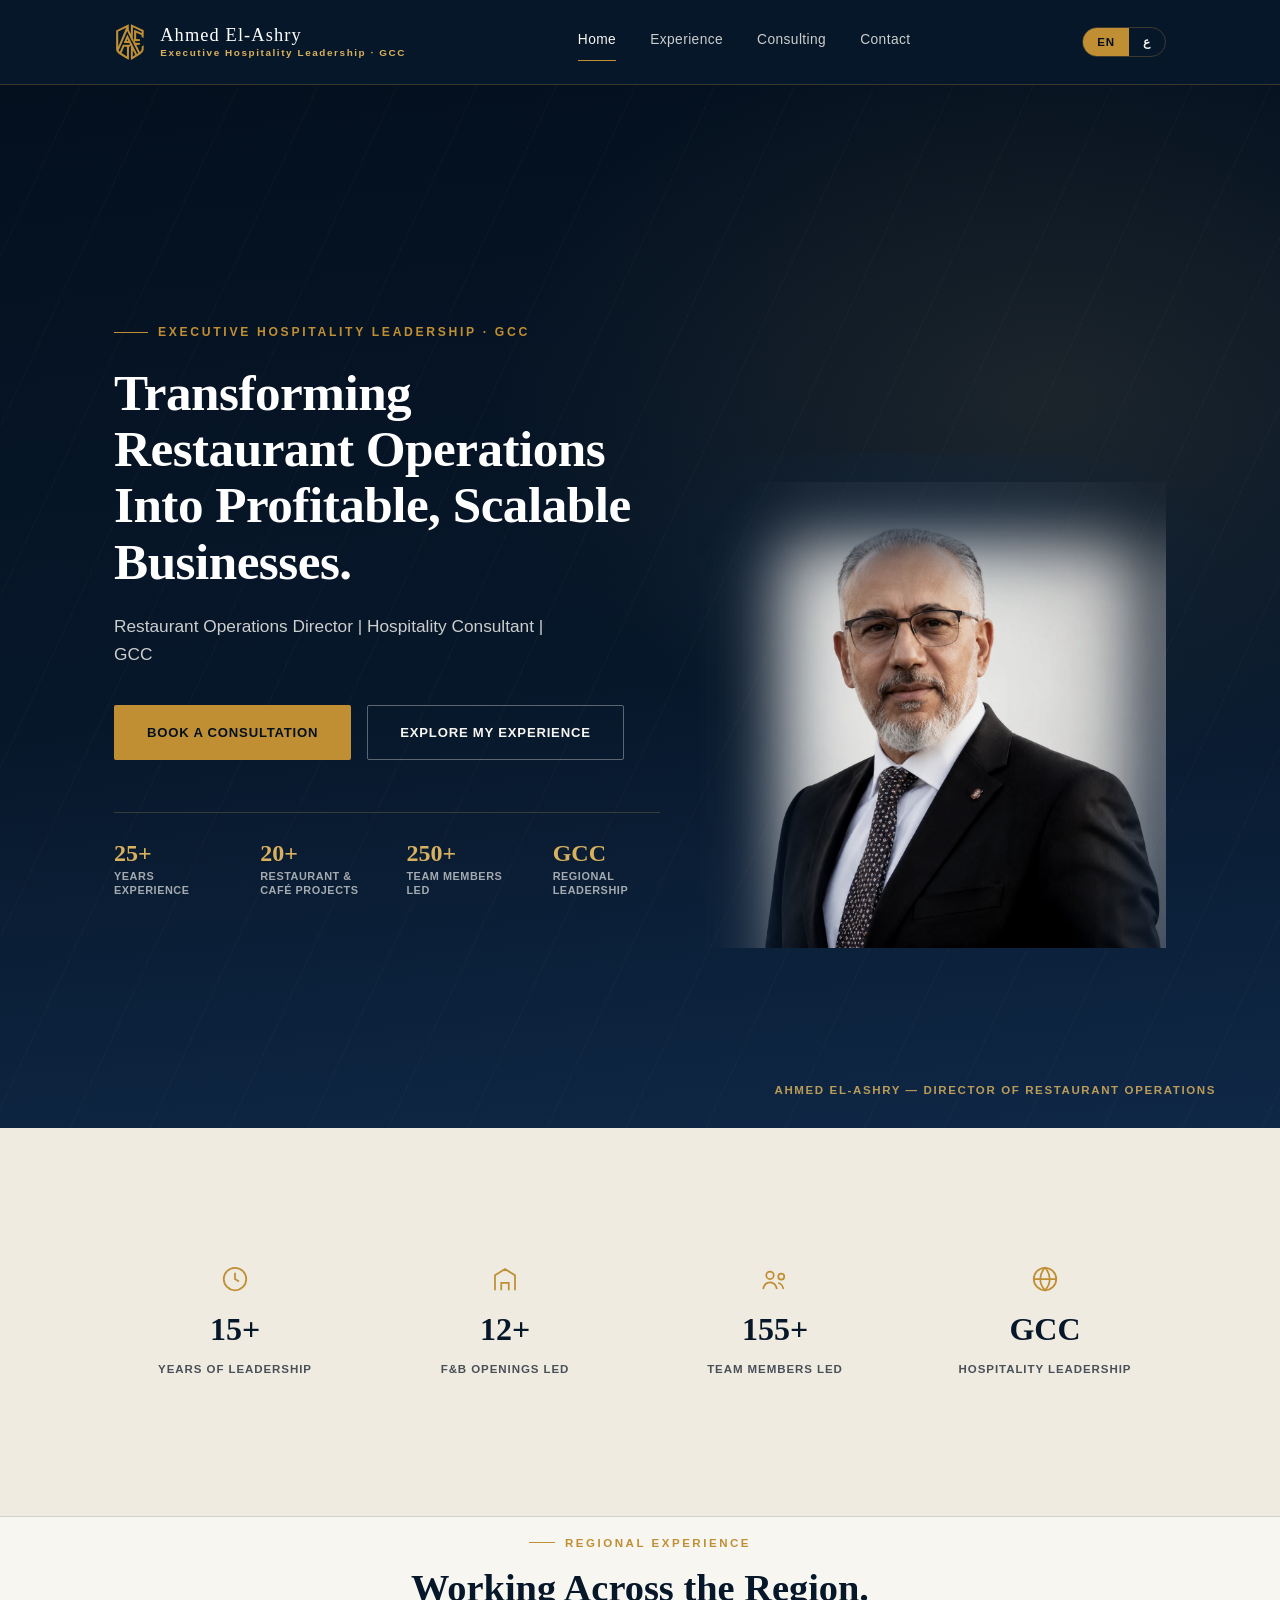
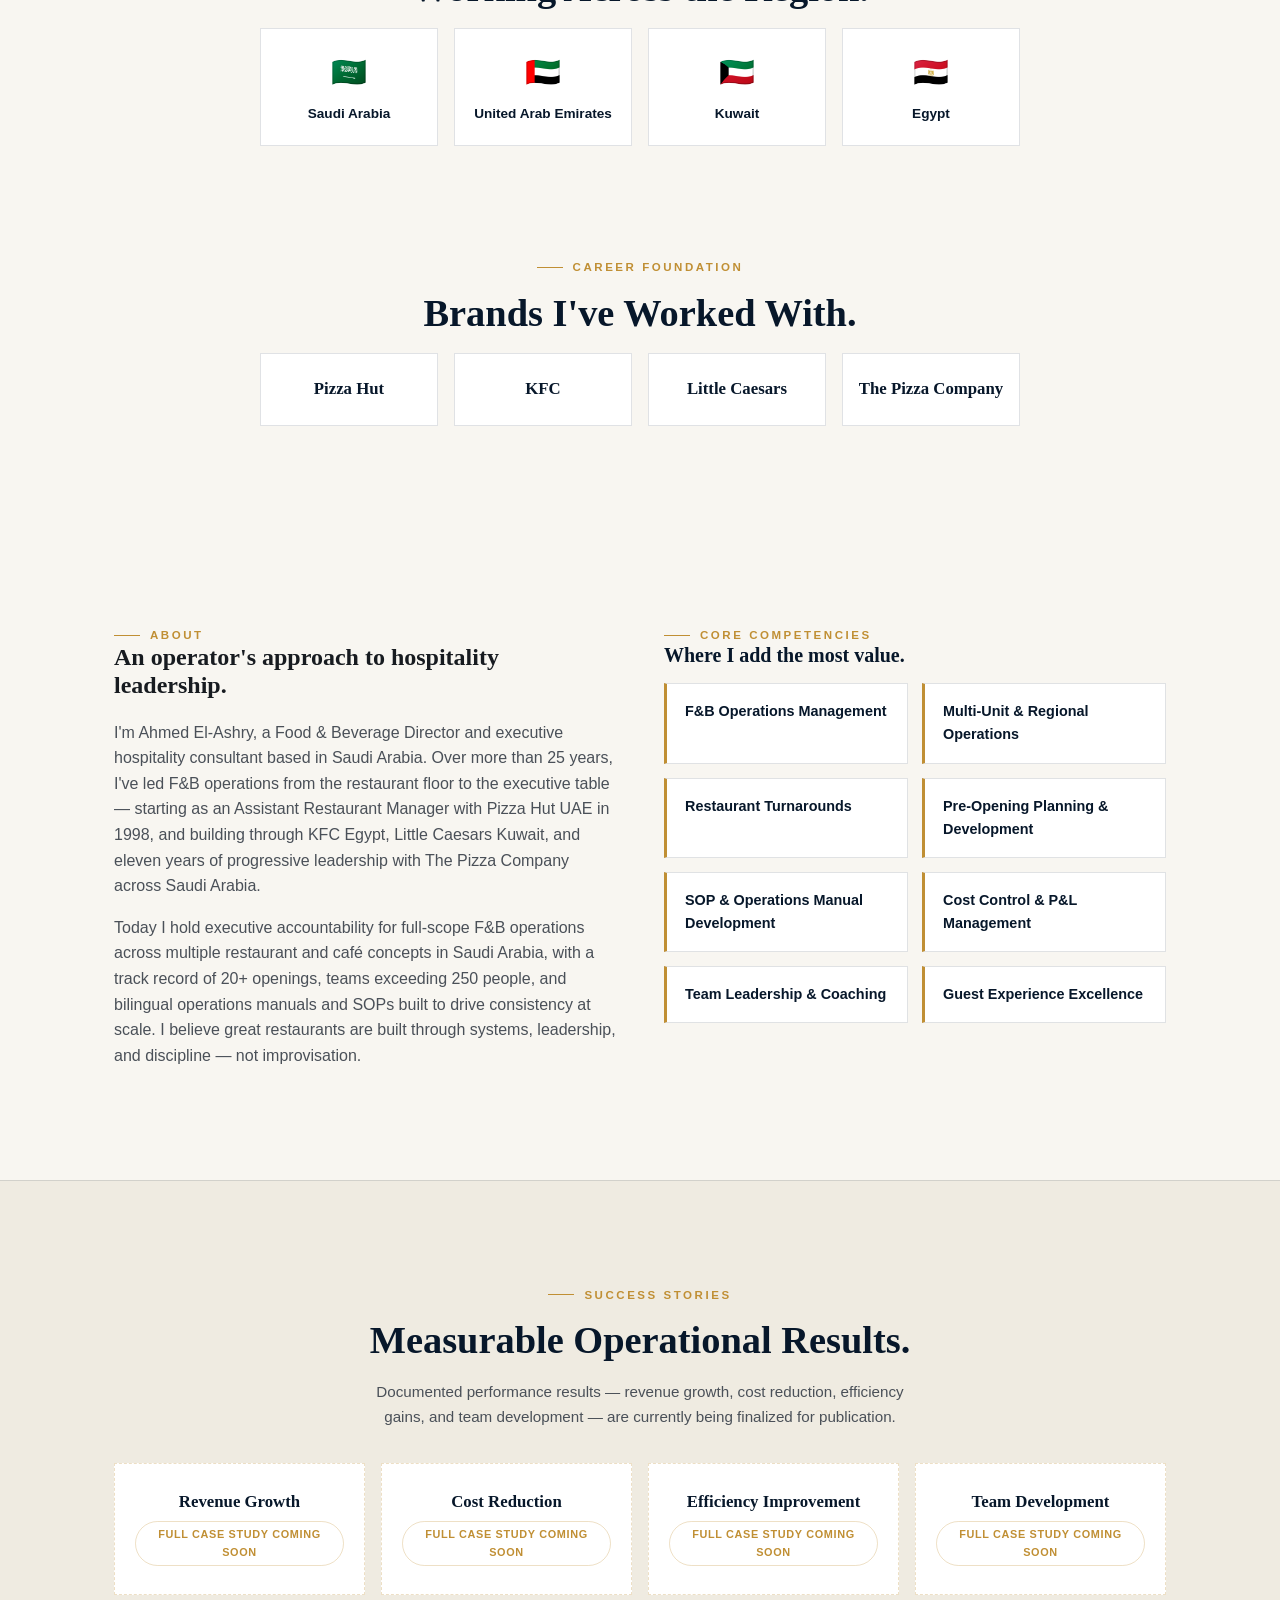
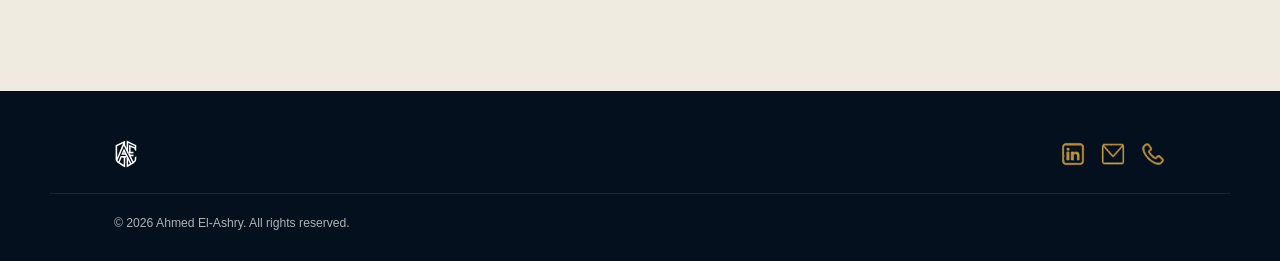
==== commit 7e7559f3: "ReUpdate homepage hero and about sectionvise content for hero section and footer Updated the content" ====
--- a/index.html
+++ b/index.html
@@ -21,4 +21,7 @@
  "knowsLanguage": ["ar", "en"],
  "knowsAbout": ["F&B Operations Management", "Restaurant Turnarounds", "Multi-Unit Operations", "Hospitality Consulting", "Pre-Opening Restaurant Development"]
 }
-</script></head><body><header class="site-header"><div class="header-inner"><a href="index.html" class="brand"><img class="mark" src="assets/logo/Ahmed_ElAshry_Monogram_Gold.svg" alt="Ahmed El-Ashry monogram"><span class="brand-text">Ahmed El-Ashry<small data-i18n="hero_eyebrow">Executive Hospitality Leadership · GCC</small></span></a><nav class="main-nav"><a href="index.html" aria-current="page" data-i18n="nav_home">Home</a><a href="experience.html" data-i18n="nav_experience">Experience</a><a href="consulting.html" data-i18n="nav_consulting">Consulting</a><a href="contact.html" data-i18n="nav_contact">Contact</a></nav><div class="header-actions"><div class="lang-toggle"><button data-lang="en">EN</button><button data-lang="ar">ع</button></div><button class="nav-toggle" aria-label="Toggle menu" aria-expanded="false">☰</button></div></div></header><section class="hero"><div class="home-hero-inner"><div class="hero-panel"><span class="eyebrow" data-i18n="hero_eyebrow">Executive Hospitality Leadership · GCC</span><h1 class="display" data-i18n="hero_title">25+ Years Building Restaurants That Perform.</h1><p class="lead" data-i18n="hero_lead">Executive-level F&amp;B operations leadership across Saudi Arabia, the UAE, Kuwait, and Egypt.</p><div class="cta-row"><a href="contact.html" class="btn btn-gold" data-i18n="cta_experience">Book a Consultation</a><a href="experience.html" class="btn btn-ghost" data-i18n="cta_contact">Explore My Experience</a></div><div class="hero-stat-row"><div class="hstat"><b data-i18n="hstat1_n">25+</b><span data-i18n="hstat1_l">Years Experience</span></div><div class="hstat"><b data-i18n="hstat2_n">20+</b><span data-i18n="hstat2_l">Restaurant &amp; Café Projects</span></div><div class="hstat"><b data-i18n="hstat3_n">250+</b><span data-i18n="hstat3_l">Team Members Led</span></div><div class="hstat"><b data-i18n="hstat4_n">GCC</b><span data-i18n="hstat4_l">Regional Leadership</span></div></div></div><div class="hero-figure"><div class="hero-figure-glow"></div><picture><source srcset="assets/portrait-cutout.webp" type="image/webp"><img src="assets/portrait-cutout.png" alt="Ahmed El-Ashry" loading="eager"></picture><div class="hero-figure-shadow"></div></div></div><div class="hero-signature" data-i18n="hero_caption">Ahmed El-Ashry — Director of Restaurant Operations</div></section><section class="stats"><div class="stats-inner"><div class="stat"><svg class="stat-icon" viewBox="0 0 24 24" fill="none" stroke="currentColor" stroke-width="1.4"><circle cx="12" cy="12" r="9"/><path d="M12 7v5l3.2 2"/></svg><b data-i18n="stat1_n" data-counter="25" data-suffix="+">25+</b><span data-i18n="stat1_l">Years of Leadership</span></div><div class="stat"><svg class="stat-icon" viewBox="0 0 24 24" fill="none" stroke="currentColor" stroke-width="1.4"><path d="M4 21V9l8-5 8 5v12"/><path d="M9 21v-6h6v6"/></svg><b data-i18n="stat2_n" data-counter="20" data-suffix="+">20+</b><span data-i18n="stat2_l">F&amp;B Openings Led</span></div><div class="stat"><svg class="stat-icon" viewBox="0 0 24 24" fill="none" stroke="currentColor" stroke-width="1.4"><circle cx="8" cy="9" r="3"/><circle cx="17" cy="10" r="2.4"/><path d="M2.5 20c.7-3.4 3-5.4 5.5-5.4s4.8 2 5.5 5.4"/><path d="M14.5 15.2c2 .2 3.6 2 4.2 4.8"/></svg><b data-i18n="stat3_n" data-counter="250" data-suffix="+">250+</b><span data-i18n="stat3_l">Team Members Led</span></div><div class="stat"><svg class="stat-icon" viewBox="0 0 24 24" fill="none" stroke="currentColor" stroke-width="1.4"><circle cx="12" cy="12" r="9"/><path d="M3 12h18M12 3c2.5 2.6 3.8 5.7 3.8 9s-1.3 6.4-3.8 9c-2.5-2.6-3.8-5.7-3.8-9S9.5 5.6 12 3z"/></svg><b data-i18n="stat4_n">GCC</b><span data-i18n="stat4_l">Hospitality Leadership</span></div></div></section><section class="region"><div class="wrap" style="text-align:center;"><span class="eyebrow" data-i18n="region_eyebrow">Regional Experience</span><h2 class="section-title section-title--tight" data-i18n="region_title">Working Across the Region.</h2><div class="region-grid"><div class="region-item"><span class="flag">🇸🇦</span><span data-i18n="region1">Saudi Arabia</span></div><div class="region-item"><span class="flag">🇦🇪</span><span data-i18n="region2">United Arab Emirates</span></div><div class="region-item"><span class="flag">🇰🇼</span><span data-i18n="region3">Kuwait</span></div><div class="region-item"><span class="flag">🇪🇬</span><span data-i18n="region4">Egypt</span></div></div></div></section><section class="brands"><div class="wrap" style="text-align:center;"><span class="eyebrow" data-i18n="brands_eyebrow">Career Foundation</span><h2 class="section-title section-title--tight" data-i18n="brands_title">Brands I've Worked With.</h2><div class="brands-grid"><div class="brand-item" data-i18n="brand1">Pizza Hut</div><div class="brand-item" data-i18n="brand2">KFC</div><div class="brand-item" data-i18n="brand3">Little Caesars</div><div class="brand-item" data-i18n="brand4">The Pizza Company</div></div></div></section><section class="about"><div class="wrap about-grid"><div><span class="eyebrow" data-i18n="about_eyebrow">About</span><h2 class="section-head-title display" data-i18n="about_title" class="section-title">An operator's approach to hospitality leadership.</h2><p style="margin-top:20px;" data-i18n="about_p1">—</p><p data-i18n="about_p2">—</p></div><div><span class="eyebrow" data-i18n="comp_eyebrow">Core Competencies</span><h3 class="subsection-title" data-i18n="comp_title">Where I add the most value.</h3><div class="competency-grid"><div class="competency-item" data-i18n="comp1">F&amp;B Operations Management</div><div class="competency-item" data-i18n="comp2">Multi-Unit &amp; Regional Operations</div><div class="competency-item" data-i18n="comp3">Restaurant Turnarounds</div><div class="competency-item" data-i18n="comp4">Pre-Opening Planning &amp; Development</div><div class="competency-item" data-i18n="comp5">SOP &amp; Operations Manual Development</div><div class="competency-item" data-i18n="comp6">Cost Control &amp; P&amp;L Management</div><div class="competency-item" data-i18n="comp7">Team Leadership &amp; Coaching</div><div class="competency-item" data-i18n="comp8">Guest Experience Excellence</div></div></div></div></section><section style="background: var(--cream-dim); border-top: 1px solid var(--line-soft);"><div class="wrap" style="text-align:center;"><span class="eyebrow" data-i18n="test_eyebrow">Success Stories</span><h2 class="section-title section-title--tight" data-i18n="test_title">Measurable Operational Results.</h2><p style="max-width:560px; margin:0 auto 34px; color:var(--ink-soft); font-size:0.95rem;" data-i18n="test_placeholder">Verified performance metrics will be published here once finalized and confirmed.</p><div class="success-grid"><div class="success-card"><h3 data-i18n="success1_h">Revenue Growth</h3><span class="pending" data-i18n="success_pending">Pending confirmation</span></div><div class="success-card"><h3 data-i18n="success2_h">Cost Reduction</h3><span class="pending" data-i18n="success_pending">Pending confirmation</span></div><div class="success-card"><h3 data-i18n="success3_h">Efficiency Improvement</h3><span class="pending" data-i18n="success_pending">Pending confirmation</span></div><div class="success-card"><h3 data-i18n="success4_h">Team Development</h3><span class="pending" data-i18n="success_pending">Pending confirmation</span></div></div></div></section><footer class="site-footer"><div class="footer-inner"><img class="mark" src="assets/logo/Ahmed_ElAshry_Monogram_White.svg" alt="Ahmed El-Ashry"><div class="footer-social"><a href="https://linkedin.com/in/ahmed-elashry-72116110b" target="_blank" rel="noopener"><picture><source srcset="assets/icons/Icon_LinkedIn_Gold.webp" type="image/webp"><img loading="lazy" alt="LinkedIn" src="assets/icons/Icon_LinkedIn_Gold.png"></picture></a><a href="mailto:a.ashry@proton.me"><picture><source srcset="assets/icons/Icon_Email_Gold.webp" type="image/webp"><img loading="lazy" alt="Email" src="assets/icons/Icon_Email_Gold.png"></picture></a><a href="tel:+966511740541"><picture><source srcset="assets/icons/Icon_Phone_Gold.webp" type="image/webp"><img loading="lazy" alt="Phone" src="assets/icons/Icon_Phone_Gold.png"></picture></a></div></div><div class="footer-bottom wrap" data-i18n="footer_rights">© 2026 Ahmed El-Ashry. All rights reserved.</div></footer><script src="js/i18n-home.js"></script><script src="js/main.js"></script></body></html>+</script></head><body><header class="site-header"><div class="header-inner"><a href="index.html" class="brand"><img class="mark" src="assets/logo/Ahmed_ElAshry_Monogram_Gold.svg" alt="Ahmed El-Ashry monogram"><span class="brand-text">Ahmed El-Ashry<small data-i18n="hero_eyebrow">25+ years of executive leadership in restaurant operations, multi-unit management, business transformation, and hospitality consulting across Saudi Arabia, the UAE, Kuwait, and Egypt.</small></span></a><nav class="main-nav"><a href="index.html" aria-current="page" data-i18n="nav_home">Home</a><a href="experience.html" data-i18n="nav_experience">Experience</a><a href="consulting.html" data-i18n="nav_consulting">Consulting</a><a href="contact.html" data-i18n="nav_contact">Contact</a></nav><div class="header-actions"><div class="lang-toggle"><button data-lang="en">EN</button><button data-lang="ar">ع</button></div><button class="nav-toggle" aria-label="Toggle menu" aria-expanded="false">☰</button></div></div></header><section class="hero"><div class="home-hero-inner"><div class="hero-panel"><span class="eyebrow" data-i18n="hero_eyebrow">Restaurant Operations Executive</span><h1 class="display" data-i18n="hero_title">Helping Hospitality Businesses Build Profitable, Scalable Operations. </h1><p class="lead" data-i18n="hero_lead">Executive-level F&amp;B operations leadership across Saudi Arabia, the UAE, Kuwait, and Egypt.</p><div class="cta-row"><a href="contact.html" class="btn btn-gold" data-i18n="cta_experience">Schedule a Consultation</a><a href="experience.html" class="btn btn-ghost" data-i18n="cta_contact">Explore My Experience</a></div><div class="hero-stat-row"><div class="hstat"><b data-i18n="hstat1_n">25+</b><span data-i18n="hstat1_l">Years Experience</span></div><div class="hstat"><b data-i18n="hstat2_n">20+</b><span data-i18n="hstat2_l">Restaurant &amp; Café Projects</span></div><div class="hstat"><b data-i18n="hstat3_n">250+</b><span data-i18n="hstat3_l">Team Members Led</span></div><div class="hstat"><b data-i18n="hstat4_n">GCC</b><span data-i18n="hstat4_l">R4
+Countries</span></div></div></div><div class="hero-figure"><div class="hero-figure-glow"></div><picture><source srcset="assets/portrait-cutout.webp" type="image/webp"><img src="assets/portrait-cutout.png" alt="Ahmed El-Ashry" loading="eager"></picture><div class="hero-figure-shadow"></div></div></div><div class="hero-signature" data-i18n="hero_caption">Ahmed El-Ashry — Director of Restaurant Operations</div></section><section class="stats"><div class="stats-inner"><div class="stat"><svg class="stat-icon" viewBox="0 0 24 24" fill="none" stroke="currentColor" stroke-width="1.4"><circle cx="12" cy="12" r="9"/><path d="M12 7v5l3.2 2"/></svg><b data-i18n="stat1_n" data-counter="25" data-suffix="+">25+</b><span data-i18n="stat1_l">Years of Leadership</span></div><div class="stat"><svg class="stat-icon" viewBox="0 0 24 24" fill="none" stroke="currentColor" stroke-width="1.4"><path d="M4 21V9l8-5 8 5v12"/><path d="M9 21v-6h6v6"/></svg><b data-i18n="stat2_n" data-counter="20" data-suffix="+">20+</b><span data-i18n="stat2_l">F&amp;B Openings Led</span></div><div class="stat"><svg class="stat-icon" viewBox="0 0 24 24" fill="none" stroke="currentColor" stroke-width="1.4"><circle cx="8" cy="9" r="3"/><circle cx="17" cy="10" r="2.4"/><path d="M2.5 20c.7-3.4 3-5.4 5.5-5.4s4.8 2 5.5 5.4"/><path d="M14.5 15.2c2 .2 3.6 2 4.2 4.8"/></svg><b data-i18n="stat3_n" data-counter="250" data-suffix="+">250+</b><span data-i18n="stat3_l">Team Members Led</span></div><div class="stat"><svg class="stat-icon" viewBox="0 0 24 24" fill="none" stroke="currentColor" stroke-width="1.4"><circle cx="12" cy="12" r="9"/><path d="M3 12h18M12 3c2.5 2.6 3.8 5.7 3.8 9s-1.3 6.4-3.8 9c-2.5-2.6-3.8-5.7-3.8-9S9.5 5.6 12 3z"/></svg><b data-i18n="stat4_n">GCC</b><span data-i18n="stat4_l">Hospitality Leadership</span></div></div></section><section class="region"><div class="wrap" style="text-align:center;"><span class="eyebrow" data-i18n="region_eyebrow">Regional Experience</span><h2 class="section-title section-title--tight" data-i18n="region_title">Working Across the Region.</h2><div class="region-grid"><div class="region-item"><span class="flag">🇸🇦</span><span data-i18n="region1">Saudi Arabia</span></div><div class="region-item"><span class="flag">🇦🇪</span><span data-i18n="region2">United Arab Emirates</span></div><div class="region-item"><span class="flag">🇰🇼</span><span data-i18n="region3">Kuwait</span></div><div class="region-item"><span class="flag">🇪🇬</span><span data-i18n="region4">Egypt</span></div></div></div></section><section class="brands"><div class="wrap" style="text-align:center;"><span class="eyebrow" data-i18n="brands_eyebrow">Career Foundation</span><h2 class="section-title section-title--tight" data-i18n="brands_title">Brands I've Worked With.</h2><div class="brands-grid"><div class="brand-item" data-i18n="brand1">Pizza Hut</div><div class="brand-item" data-i18n="brand2">KFC</div><div class="brand-item" data-i18n="brand3">Little Caesars</div><div class="brand-item" data-i18n="brand4">The Pizza Company</div></div></div></section><section class="about"><div class="wrap about-grid"><div><span class="eyebrow" data-i18n="about_eyebrow">About</span><h2 class="section-head-title display" data-i18n="about_title" class="section-title">Building Strong Operations Through People, Systems, and Results.With more than 25 years of experience in hospitality operations, I have led restaurant teams, multi-unit operations, business turnarounds, and new concept development across Saudi Arabia, the UAE, Kuwait, and Egypt.
+
+My approach is built on creating strong operational systems, developing people, improving profitability, and delivering outstanding guest experiences through disciplined execution and continuous improvement.</h2><p style="margin-top:20px;" data-i18n="about_p1">—</p><p data-i18n="about_p2">—</p></div><div><span class="eyebrow" data-i18n="comp_eyebrow">Core Competencies</span><h3 class="subsection-title" data-i18n="comp_title">Where I add the most value.</h3><div class="competency-grid"><div class="competency-item" data-i18n="comp1">F&amp;B Operations Management</div><div class="competency-item" data-i18n="comp2">Multi-Unit &amp; Regional Operations</div><div class="competency-item" data-i18n="comp3">Restaurant Turnarounds</div><div class="competency-item" data-i18n="comp4">Pre-Opening Planning &amp; Development</div><div class="competency-item" data-i18n="comp5">SOP &amp; Operations Manual Development</div><div class="competency-item" data-i18n="comp6">Cost Control &amp; P&amp;L Management</div><div class="competency-item" data-i18n="comp7">Team Leadership &amp; Coaching</div><div class="competency-item" data-i18n="comp8">Guest Experience Excellence</div></div></div></div></section><section style="background: var(--cream-dim); border-top: 1px solid var(--line-soft);"><div class="wrap" style="text-align:center;"><span class="eyebrow" data-i18n="test_eyebrow">Success Stories</span><h2 class="section-title section-title--tight" data-i18n="test_title">Measurable Operational Results.</h2><p style="max-width:560px; margin:0 auto 34px; color:var(--ink-soft); font-size:0.95rem;" data-i18n="test_placeholder">Verified performance metrics will be published here once finalized and confirmed.</p><div class="success-grid"><div class="success-card"><h3 data-i18n="success1_h">Revenue Growth</h3><span class="pending" data-i18n="success_pending">Pending confirmation</span></div><div class="success-card"><h3 data-i18n="success2_h">Cost Reduction</h3><span class="pending" data-i18n="success_pending">Pending confirmation</span></div><div class="success-card"><h3 data-i18n="success3_h">Efficiency Improvement</h3><span class="pending" data-i18n="success_pending">Pending confirmation</span></div><div class="success-card"><h3 data-i18n="success4_h">Team Development</h3><span class="pending" data-i18n="success_pending">Pending confirmation</span></div></div></div></section><footer class="site-footer"><div class="footer-inner"><img class="mark" src="assets/logo/Ahmed_ElAshry_Monogram_White.svg" alt="Ahmed El-Ashry"><div class="footer-social"><a href="https://linkedin.com/in/ahmed-elashry-72116110b" target="_blank" rel="noopener"><picture><source srcset="assets/icons/Icon_LinkedIn_Gold.webp" type="image/webp"><img loading="lazy" alt="LinkedIn" src="assets/icons/Icon_LinkedIn_Gold.png"></picture></a><a href="mailto:a.ashry@proton.me"><picture><source srcset="assets/icons/Icon_Email_Gold.webp" type="image/webp"><img loading="lazy" alt="Email" src="assets/icons/Icon_Email_Gold.png"></picture></a><a href="tel:+966511740541"><picture><source srcset="assets/icons/Icon_Phone_Gold.webp" type="image/webp"><img loading="lazy" alt="Phone" src="assets/icons/Icon_Phone_Gold.png"></picture></a></div></div><div class="footer-bottom wrap" data-i18n="footer_rights">© 2026 Ahmed El-Ashry. All rights reserved.</div></footer><script src="js/i18n-home.js"></script><script src="js/main.js"></script></body></html>
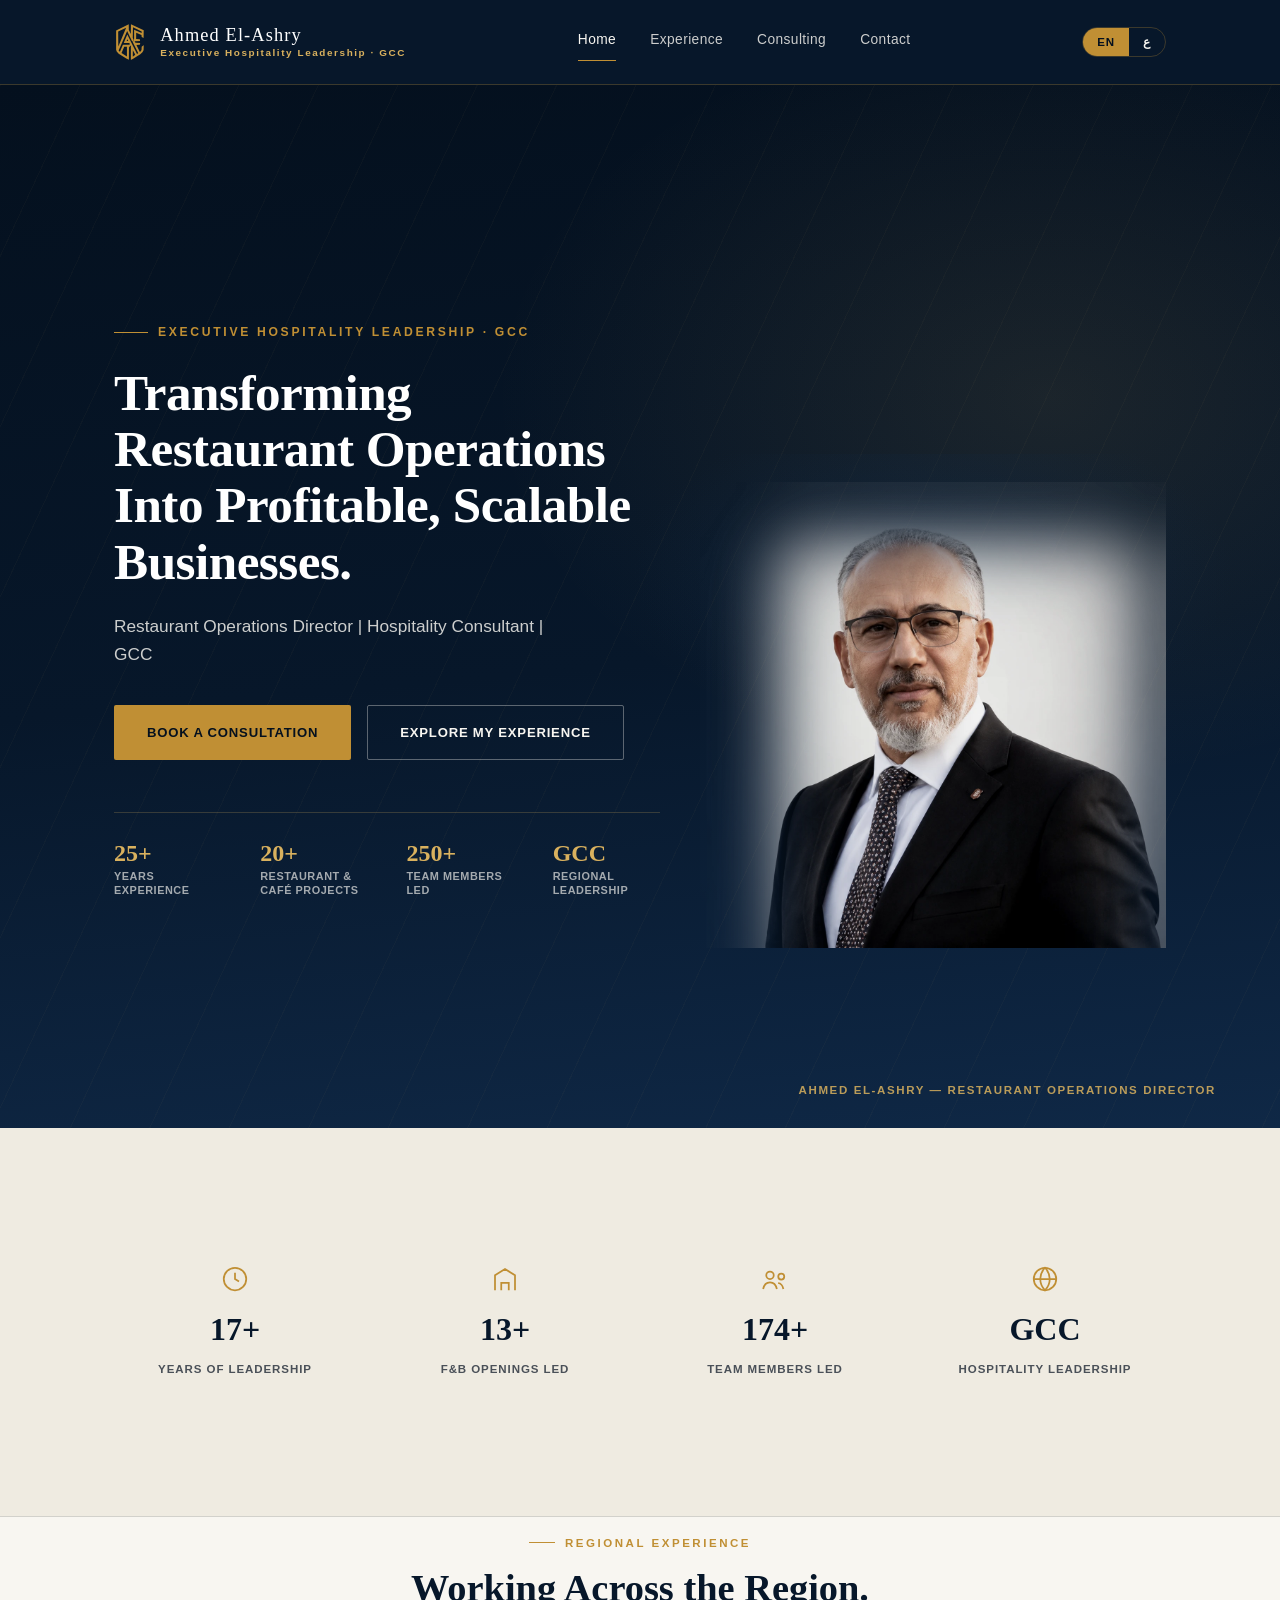
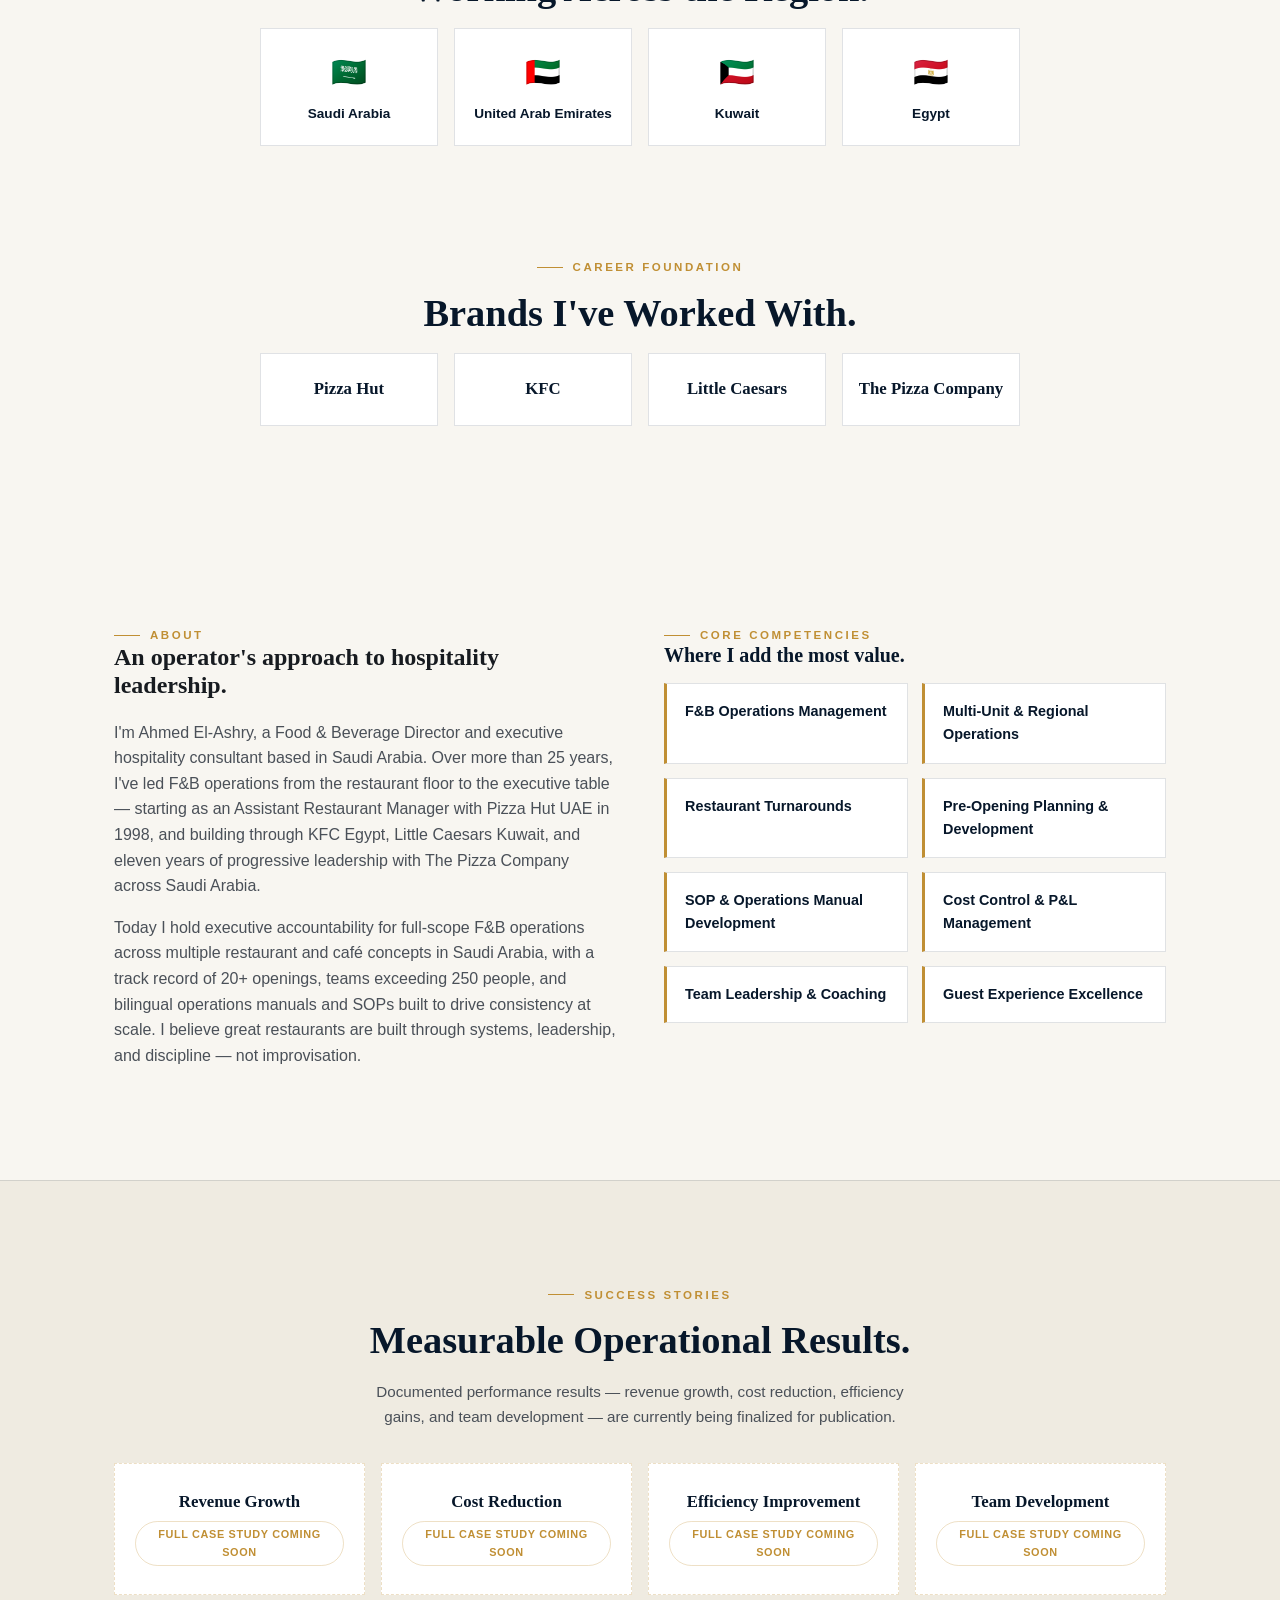
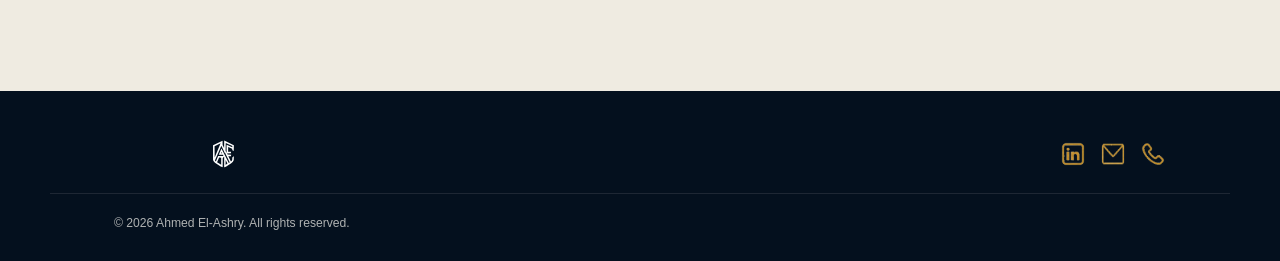
==== commit 246110fc: "upload new wepsite" ====
--- a/index.html
+++ b/index.html
@@ -1,13 +1,15 @@
-<!DOCTYPE html><html lang="en" dir="ltr"><head><meta charset="UTF-8"><meta http-equiv="Content-Security-Policy" content="default-src 'self'; style-src 'self' 'unsafe-inline' https://fonts.googleapis.com; font-src https://fonts.gstatic.com; img-src 'self' data:; script-src 'self'; base-uri 'self'; form-action 'self' mailto:;"><meta name="referrer" content="strict-origin-when-cross-origin"><meta name="viewport" content="width=device-width, initial-scale=1.0"><title>Ahmed El-Ashry — Executive Hospitality Consultant</title><link rel="icon" href="assets/favicon/favicon.ico" sizes="any"><link rel="icon" type="image/png" sizes="32x32" href="assets/favicon/favicon-32x32.png"><link rel="icon" type="image/png" sizes="16x16" href="assets/favicon/favicon-16x16.png"><link rel="apple-touch-icon" href="assets/favicon/favicon-180x180.png"><link rel="manifest" href="manifest.json"><meta name="theme-color" content="#07172A"><link rel="stylesheet" href="css/style.css"><meta name="description" content="Ahmed El-Ashry — Executive Hospitality Consultant and Restaurant Operations Executive with 25+ years of leadership across Saudi Arabia, the UAE, Kuwait, and Egypt."><link rel="canonical" href="https://ahmedelashry.github.io/"><link rel="alternate" hreflang="en" href="https://ahmedelashry.github.io/"><link rel="alternate" hreflang="ar" href="https://ahmedelashry.github.io/"><link rel="alternate" hreflang="x-default" href="https://ahmedelashry.github.io/"><meta property="og:type" content="website"><meta property="og:site_name" content="Ahmed El-Ashry"><meta property="og:title" content="Ahmed El-Ashry — Executive Hospitality Consultant"><meta property="og:description" content="Ahmed El-Ashry — Executive Hospitality Consultant and Restaurant Operations Executive with 25+ years of leadership across Saudi Arabia, the UAE, Kuwait, and Egypt."><meta property="og:url" content="https://ahmedelashry.github.io/"><meta property="og:image" content="https://ahmedelashry.github.io/assets/logo/Ahmed_ElAshry_Logo_Horizontal_LightBG.png"><meta property="og:locale" content="en_US"><meta property="og:locale:alternate" content="ar_SA"><meta name="twitter:card" content="summary_large_image"><meta name="twitter:title" content="Ahmed El-Ashry — Executive Hospitality Consultant"><meta name="twitter:description" content="Ahmed El-Ashry — Executive Hospitality Consultant and Restaurant Operations Executive with 25+ years of leadership across Saudi Arabia, the UAE, Kuwait, and Egypt."><meta name="twitter:image" content="https://ahmedelashry.github.io/assets/logo/Ahmed_ElAshry_Logo_Horizontal_LightBG.png"><script type="application/ld+json">
+<!DOCTYPE html><html lang="en" dir="ltr"><head><meta charset="UTF-8"><script>
+(function(){try{var l=localStorage.getItem('ahmed-site-lang');if(l==='ar'){document.documentElement.setAttribute('lang','ar');document.documentElement.setAttribute('dir','rtl');}}catch(e){}})();
+</script><meta http-equiv="Content-Security-Policy" content="default-src 'self'; style-src 'self' 'unsafe-inline' https://fonts.googleapis.com; font-src https://fonts.gstatic.com; img-src 'self' data:; script-src 'self' 'sha256-zgNcfgj/BjswSLo0KAoXlbBTgRNEWAS9i4ME8XvK7z8='; base-uri 'self'; form-action 'self' mailto:;"><meta name="referrer" content="strict-origin-when-cross-origin"><meta name="viewport" content="width=device-width, initial-scale=1.0"><title>Ahmed El-Ashry — Executive Hospitality Consultant</title><link rel="icon" href="assets/favicon/favicon.ico" sizes="any"><link rel="icon" type="image/png" sizes="32x32" href="assets/favicon/favicon-32x32.png"><link rel="icon" type="image/png" sizes="16x16" href="assets/favicon/favicon-16x16.png"><link rel="apple-touch-icon" href="assets/favicon/favicon-180x180.png"><link rel="manifest" href="manifest.json"><meta name="theme-color" content="#07172A"><link rel="stylesheet" href="css/style.css"><meta name="description" content="Ahmed El-Ashry — Executive Hospitality Consultant and Restaurant Operations Executive with 25+ years of leadership across Saudi Arabia, the UAE, Kuwait, and Egypt."><link rel="canonical" href="https://ahmedelashry72.github.io/ahmedelashry.github.io/"><link rel="alternate" hreflang="en" href="https://ahmedelashry72.github.io/ahmedelashry.github.io/"><link rel="alternate" hreflang="ar" href="https://ahmedelashry72.github.io/ahmedelashry.github.io/"><link rel="alternate" hreflang="x-default" href="https://ahmedelashry72.github.io/ahmedelashry.github.io/"><meta property="og:type" content="website"><meta property="og:site_name" content="Ahmed El-Ashry"><meta property="og:title" content="Ahmed El-Ashry — Executive Hospitality Consultant"><meta property="og:description" content="Ahmed El-Ashry — Executive Hospitality Consultant and Restaurant Operations Executive with 25+ years of leadership across Saudi Arabia, the UAE, Kuwait, and Egypt."><meta property="og:url" content="https://ahmedelashry72.github.io/ahmedelashry.github.io/"><meta property="og:image" content="https://ahmedelashry72.github.io/ahmedelashry.github.io/assets/social-share.png"><meta property="og:locale" content="en_US"><meta property="og:locale:alternate" content="ar_SA"><meta name="twitter:card" content="summary_large_image"><meta name="twitter:title" content="Ahmed El-Ashry — Executive Hospitality Consultant"><meta name="twitter:description" content="Ahmed El-Ashry — Executive Hospitality Consultant and Restaurant Operations Executive with 25+ years of leadership across Saudi Arabia, the UAE, Kuwait, and Egypt."><meta name="twitter:image" content="https://ahmedelashry72.github.io/ahmedelashry.github.io/assets/social-share.png"><script type="application/ld+json">
 {
  "@context": "https://schema.org",
  "@type": "Person",
  "name": "Ahmed El-Ashry",
  "alternateName": "أحمد العشري",
- "jobTitle": "Executive Hospitality Consultant | Restaurant Operations Executive",
- "description": "Food & Beverage Director and executive hospitality consultant with 25+ years of leadership across Saudi Arabia, the UAE, Kuwait, and Egypt.",
- "url": "https://ahmedelashry.github.io/",
- "image": "https://ahmedelashry.github.io/assets/portrait.png",
+ "jobTitle": "Restaurant Operations Director | Hospitality Consultant",
+ "description": "Restaurant Operations Director and Hospitality Consultant with 25+ years of executive F&B leadership across Saudi Arabia, the UAE, Kuwait, and Egypt.",
+ "url": "https://ahmedelashry72.github.io/ahmedelashry.github.io/",
+ "image": "https://ahmedelashry72.github.io/ahmedelashry.github.io/assets/social-share.png",
  "nationality": "Egyptian",
  "address": {
  "@type": "PostalAddress",
@@ -21,7 +23,4 @@
  "knowsLanguage": ["ar", "en"],
  "knowsAbout": ["F&B Operations Management", "Restaurant Turnarounds", "Multi-Unit Operations", "Hospitality Consulting", "Pre-Opening Restaurant Development"]
 }
-</script></head><body><header class="site-header"><div class="header-inner"><a href="index.html" class="brand"><img class="mark" src="assets/logo/Ahmed_ElAshry_Monogram_Gold.svg" alt="Ahmed El-Ashry monogram"><span class="brand-text">Ahmed El-Ashry<small data-i18n="hero_eyebrow">25+ years of executive leadership in restaurant operations, multi-unit management, business transformation, and hospitality consulting across Saudi Arabia, the UAE, Kuwait, and Egypt.</small></span></a><nav class="main-nav"><a href="index.html" aria-current="page" data-i18n="nav_home">Home</a><a href="experience.html" data-i18n="nav_experience">Experience</a><a href="consulting.html" data-i18n="nav_consulting">Consulting</a><a href="contact.html" data-i18n="nav_contact">Contact</a></nav><div class="header-actions"><div class="lang-toggle"><button data-lang="en">EN</button><button data-lang="ar">ع</button></div><button class="nav-toggle" aria-label="Toggle menu" aria-expanded="false">☰</button></div></div></header><section class="hero"><div class="home-hero-inner"><div class="hero-panel"><span class="eyebrow" data-i18n="hero_eyebrow">Restaurant Operations Executive</span><h1 class="display" data-i18n="hero_title">Helping Hospitality Businesses Build Profitable, Scalable Operations. </h1><p class="lead" data-i18n="hero_lead">Executive-level F&amp;B operations leadership across Saudi Arabia, the UAE, Kuwait, and Egypt.</p><div class="cta-row"><a href="contact.html" class="btn btn-gold" data-i18n="cta_experience">Schedule a Consultation</a><a href="experience.html" class="btn btn-ghost" data-i18n="cta_contact">Explore My Experience</a></div><div class="hero-stat-row"><div class="hstat"><b data-i18n="hstat1_n">25+</b><span data-i18n="hstat1_l">Years Experience</span></div><div class="hstat"><b data-i18n="hstat2_n">20+</b><span data-i18n="hstat2_l">Restaurant &amp; Café Projects</span></div><div class="hstat"><b data-i18n="hstat3_n">250+</b><span data-i18n="hstat3_l">Team Members Led</span></div><div class="hstat"><b data-i18n="hstat4_n">GCC</b><span data-i18n="hstat4_l">R4
-Countries</span></div></div></div><div class="hero-figure"><div class="hero-figure-glow"></div><picture><source srcset="assets/portrait-cutout.webp" type="image/webp"><img src="assets/portrait-cutout.png" alt="Ahmed El-Ashry" loading="eager"></picture><div class="hero-figure-shadow"></div></div></div><div class="hero-signature" data-i18n="hero_caption">Ahmed El-Ashry — Director of Restaurant Operations</div></section><section class="stats"><div class="stats-inner"><div class="stat"><svg class="stat-icon" viewBox="0 0 24 24" fill="none" stroke="currentColor" stroke-width="1.4"><circle cx="12" cy="12" r="9"/><path d="M12 7v5l3.2 2"/></svg><b data-i18n="stat1_n" data-counter="25" data-suffix="+">25+</b><span data-i18n="stat1_l">Years of Leadership</span></div><div class="stat"><svg class="stat-icon" viewBox="0 0 24 24" fill="none" stroke="currentColor" stroke-width="1.4"><path d="M4 21V9l8-5 8 5v12"/><path d="M9 21v-6h6v6"/></svg><b data-i18n="stat2_n" data-counter="20" data-suffix="+">20+</b><span data-i18n="stat2_l">F&amp;B Openings Led</span></div><div class="stat"><svg class="stat-icon" viewBox="0 0 24 24" fill="none" stroke="currentColor" stroke-width="1.4"><circle cx="8" cy="9" r="3"/><circle cx="17" cy="10" r="2.4"/><path d="M2.5 20c.7-3.4 3-5.4 5.5-5.4s4.8 2 5.5 5.4"/><path d="M14.5 15.2c2 .2 3.6 2 4.2 4.8"/></svg><b data-i18n="stat3_n" data-counter="250" data-suffix="+">250+</b><span data-i18n="stat3_l">Team Members Led</span></div><div class="stat"><svg class="stat-icon" viewBox="0 0 24 24" fill="none" stroke="currentColor" stroke-width="1.4"><circle cx="12" cy="12" r="9"/><path d="M3 12h18M12 3c2.5 2.6 3.8 5.7 3.8 9s-1.3 6.4-3.8 9c-2.5-2.6-3.8-5.7-3.8-9S9.5 5.6 12 3z"/></svg><b data-i18n="stat4_n">GCC</b><span data-i18n="stat4_l">Hospitality Leadership</span></div></div></section><section class="region"><div class="wrap" style="text-align:center;"><span class="eyebrow" data-i18n="region_eyebrow">Regional Experience</span><h2 class="section-title section-title--tight" data-i18n="region_title">Working Across the Region.</h2><div class="region-grid"><div class="region-item"><span class="flag">🇸🇦</span><span data-i18n="region1">Saudi Arabia</span></div><div class="region-item"><span class="flag">🇦🇪</span><span data-i18n="region2">United Arab Emirates</span></div><div class="region-item"><span class="flag">🇰🇼</span><span data-i18n="region3">Kuwait</span></div><div class="region-item"><span class="flag">🇪🇬</span><span data-i18n="region4">Egypt</span></div></div></div></section><section class="brands"><div class="wrap" style="text-align:center;"><span class="eyebrow" data-i18n="brands_eyebrow">Career Foundation</span><h2 class="section-title section-title--tight" data-i18n="brands_title">Brands I've Worked With.</h2><div class="brands-grid"><div class="brand-item" data-i18n="brand1">Pizza Hut</div><div class="brand-item" data-i18n="brand2">KFC</div><div class="brand-item" data-i18n="brand3">Little Caesars</div><div class="brand-item" data-i18n="brand4">The Pizza Company</div></div></div></section><section class="about"><div class="wrap about-grid"><div><span class="eyebrow" data-i18n="about_eyebrow">About</span><h2 class="section-head-title display" data-i18n="about_title" class="section-title">Building Strong Operations Through People, Systems, and Results.With more than 25 years of experience in hospitality operations, I have led restaurant teams, multi-unit operations, business turnarounds, and new concept development across Saudi Arabia, the UAE, Kuwait, and Egypt.
-
-My approach is built on creating strong operational systems, developing people, improving profitability, and delivering outstanding guest experiences through disciplined execution and continuous improvement.</h2><p style="margin-top:20px;" data-i18n="about_p1">—</p><p data-i18n="about_p2">—</p></div><div><span class="eyebrow" data-i18n="comp_eyebrow">Core Competencies</span><h3 class="subsection-title" data-i18n="comp_title">Where I add the most value.</h3><div class="competency-grid"><div class="competency-item" data-i18n="comp1">F&amp;B Operations Management</div><div class="competency-item" data-i18n="comp2">Multi-Unit &amp; Regional Operations</div><div class="competency-item" data-i18n="comp3">Restaurant Turnarounds</div><div class="competency-item" data-i18n="comp4">Pre-Opening Planning &amp; Development</div><div class="competency-item" data-i18n="comp5">SOP &amp; Operations Manual Development</div><div class="competency-item" data-i18n="comp6">Cost Control &amp; P&amp;L Management</div><div class="competency-item" data-i18n="comp7">Team Leadership &amp; Coaching</div><div class="competency-item" data-i18n="comp8">Guest Experience Excellence</div></div></div></div></section><section style="background: var(--cream-dim); border-top: 1px solid var(--line-soft);"><div class="wrap" style="text-align:center;"><span class="eyebrow" data-i18n="test_eyebrow">Success Stories</span><h2 class="section-title section-title--tight" data-i18n="test_title">Measurable Operational Results.</h2><p style="max-width:560px; margin:0 auto 34px; color:var(--ink-soft); font-size:0.95rem;" data-i18n="test_placeholder">Verified performance metrics will be published here once finalized and confirmed.</p><div class="success-grid"><div class="success-card"><h3 data-i18n="success1_h">Revenue Growth</h3><span class="pending" data-i18n="success_pending">Pending confirmation</span></div><div class="success-card"><h3 data-i18n="success2_h">Cost Reduction</h3><span class="pending" data-i18n="success_pending">Pending confirmation</span></div><div class="success-card"><h3 data-i18n="success3_h">Efficiency Improvement</h3><span class="pending" data-i18n="success_pending">Pending confirmation</span></div><div class="success-card"><h3 data-i18n="success4_h">Team Development</h3><span class="pending" data-i18n="success_pending">Pending confirmation</span></div></div></div></section><footer class="site-footer"><div class="footer-inner"><img class="mark" src="assets/logo/Ahmed_ElAshry_Monogram_White.svg" alt="Ahmed El-Ashry"><div class="footer-social"><a href="https://linkedin.com/in/ahmed-elashry-72116110b" target="_blank" rel="noopener"><picture><source srcset="assets/icons/Icon_LinkedIn_Gold.webp" type="image/webp"><img loading="lazy" alt="LinkedIn" src="assets/icons/Icon_LinkedIn_Gold.png"></picture></a><a href="mailto:a.ashry@proton.me"><picture><source srcset="assets/icons/Icon_Email_Gold.webp" type="image/webp"><img loading="lazy" alt="Email" src="assets/icons/Icon_Email_Gold.png"></picture></a><a href="tel:+966511740541"><picture><source srcset="assets/icons/Icon_Phone_Gold.webp" type="image/webp"><img loading="lazy" alt="Phone" src="assets/icons/Icon_Phone_Gold.png"></picture></a></div></div><div class="footer-bottom wrap" data-i18n="footer_rights">© 2026 Ahmed El-Ashry. All rights reserved.</div></footer><script src="js/i18n-home.js"></script><script src="js/main.js"></script></body></html>
+</script></head><body><a href="#main-content" class="skip-link" data-i18n="skip_link">Skip to main content</a><header class="site-header"><div class="header-inner"><a href="index.html" class="brand"><img width="219" height="272" class="mark" src="assets/logo/Ahmed_ElAshry_Monogram_Gold.svg" alt="Ahmed El-Ashry monogram"><span class="brand-text">Ahmed El-Ashry<small data-i18n="hero_eyebrow">Executive Hospitality Leadership · GCC</small></span></a><nav class="main-nav"><a href="index.html" aria-current="page" data-i18n="nav_home">Home</a><a href="experience.html" data-i18n="nav_experience">Experience</a><a href="consulting.html" data-i18n="nav_consulting">Consulting</a><a href="contact.html" data-i18n="nav_contact">Contact</a></nav><div class="header-actions"><div class="lang-toggle"><button data-lang="en">EN</button><button data-lang="ar">ع</button></div><button class="nav-toggle" aria-label="Toggle menu" aria-expanded="false">☰</button></div></div></header><main id="main-content"><section class="hero"><div class="home-hero-inner"><div class="hero-panel"><span class="eyebrow" data-i18n="hero_eyebrow">Executive Hospitality Leadership · GCC</span><h1 class="display" data-i18n="hero_title">25+ Years Building Restaurants That Perform.</h1><p class="lead" data-i18n="hero_lead">Executive-level F&amp;B operations leadership across Saudi Arabia, the UAE, Kuwait, and Egypt.</p><div class="cta-row"><a href="contact.html" class="btn btn-gold" data-i18n="cta_experience">Book a Consultation</a><a href="experience.html" class="btn btn-ghost" data-i18n="cta_contact">Explore My Experience</a></div><div class="hero-stat-row"><div class="hstat"><b data-i18n="hstat1_n">25+</b><span data-i18n="hstat1_l">Years Experience</span></div><div class="hstat"><b data-i18n="hstat2_n">20+</b><span data-i18n="hstat2_l">Restaurant &amp; Café Projects</span></div><div class="hstat"><b data-i18n="hstat3_n">250+</b><span data-i18n="hstat3_l">Team Members Led</span></div><div class="hstat"><b data-i18n="hstat4_n">GCC</b><span data-i18n="hstat4_l">Regional Leadership</span></div></div></div><div class="hero-figure"><div class="hero-figure-glow"></div><picture><source srcset="assets/portrait-cutout.webp" type="image/webp"><img width="1320" height="1320" src="assets/portrait-cutout.png" alt="Ahmed El-Ashry" loading="eager"></picture><div class="hero-figure-shadow"></div></div></div><div class="hero-signature" data-i18n="hero_caption">Ahmed El-Ashry — Director of Restaurant Operations</div></section><section class="stats"><div class="stats-inner"><div class="stat"><svg class="stat-icon" viewBox="0 0 24 24" fill="none" stroke="currentColor" stroke-width="1.4"><circle cx="12" cy="12" r="9"/><path d="M12 7v5l3.2 2"/></svg><b data-i18n="stat1_n" data-counter="25" data-suffix="+">25+</b><span data-i18n="stat1_l">Years of Leadership</span></div><div class="stat"><svg class="stat-icon" viewBox="0 0 24 24" fill="none" stroke="currentColor" stroke-width="1.4"><path d="M4 21V9l8-5 8 5v12"/><path d="M9 21v-6h6v6"/></svg><b data-i18n="stat2_n" data-counter="20" data-suffix="+">20+</b><span data-i18n="stat2_l">F&amp;B Openings Led</span></div><div class="stat"><svg class="stat-icon" viewBox="0 0 24 24" fill="none" stroke="currentColor" stroke-width="1.4"><circle cx="8" cy="9" r="3"/><circle cx="17" cy="10" r="2.4"/><path d="M2.5 20c.7-3.4 3-5.4 5.5-5.4s4.8 2 5.5 5.4"/><path d="M14.5 15.2c2 .2 3.6 2 4.2 4.8"/></svg><b data-i18n="stat3_n" data-counter="250" data-suffix="+">250+</b><span data-i18n="stat3_l">Team Members Led</span></div><div class="stat"><svg class="stat-icon" viewBox="0 0 24 24" fill="none" stroke="currentColor" stroke-width="1.4"><circle cx="12" cy="12" r="9"/><path d="M3 12h18M12 3c2.5 2.6 3.8 5.7 3.8 9s-1.3 6.4-3.8 9c-2.5-2.6-3.8-5.7-3.8-9S9.5 5.6 12 3z"/></svg><b data-i18n="stat4_n">GCC</b><span data-i18n="stat4_l">Hospitality Leadership</span></div></div></section><section class="region"><div class="wrap" style="text-align:center;"><span class="eyebrow" data-i18n="region_eyebrow">Regional Experience</span><h2 class="section-title section-title--tight" data-i18n="region_title">Working Across the Region.</h2><div class="region-grid"><div class="region-item"><span class="flag">🇸🇦</span><span data-i18n="region1">Saudi Arabia</span></div><div class="region-item"><span class="flag">🇦🇪</span><span data-i18n="region2">United Arab Emirates</span></div><div class="region-item"><span class="flag">🇰🇼</span><span data-i18n="region3">Kuwait</span></div><div class="region-item"><span class="flag">🇪🇬</span><span data-i18n="region4">Egypt</span></div></div></div></section><section class="brands"><div class="wrap" style="text-align:center;"><span class="eyebrow" data-i18n="brands_eyebrow">Career Foundation</span><h2 class="section-title section-title--tight" data-i18n="brands_title">Brands I've Worked With.</h2><div class="brands-grid"><div class="brand-item" data-i18n="brand1">Pizza Hut</div><div class="brand-item" data-i18n="brand2">KFC</div><div class="brand-item" data-i18n="brand3">Little Caesars</div><div class="brand-item" data-i18n="brand4">The Pizza Company</div></div></div></section><section class="about"><div class="wrap about-grid"><div><span class="eyebrow" data-i18n="about_eyebrow">About</span><h2 class="section-head-title display" data-i18n="about_title" class="section-title">An operator's approach to hospitality leadership.</h2><p style="margin-top:20px;" data-i18n="about_p1">—</p><p data-i18n="about_p2">—</p></div><div><span class="eyebrow" data-i18n="comp_eyebrow">Core Competencies</span><h3 class="subsection-title" data-i18n="comp_title">Where I add the most value.</h3><div class="competency-grid"><div class="competency-item" data-i18n="comp1">F&amp;B Operations Management</div><div class="competency-item" data-i18n="comp2">Multi-Unit &amp; Regional Operations</div><div class="competency-item" data-i18n="comp3">Restaurant Turnarounds</div><div class="competency-item" data-i18n="comp4">Pre-Opening Planning &amp; Development</div><div class="competency-item" data-i18n="comp5">SOP &amp; Operations Manual Development</div><div class="competency-item" data-i18n="comp6">Cost Control &amp; P&amp;L Management</div><div class="competency-item" data-i18n="comp7">Team Leadership &amp; Coaching</div><div class="competency-item" data-i18n="comp8">Guest Experience Excellence</div></div></div></div></section><section style="background: var(--cream-dim); border-top: 1px solid var(--line-soft);"><div class="wrap" style="text-align:center;"><span class="eyebrow" data-i18n="test_eyebrow">Success Stories</span><h2 class="section-title section-title--tight" data-i18n="test_title">Measurable Operational Results.</h2><p style="max-width:560px; margin:0 auto 34px; color:var(--ink-soft); font-size:0.95rem;" data-i18n="test_placeholder">Verified performance metrics will be published here once finalized and confirmed.</p><div class="success-grid"><div class="success-card"><h3 data-i18n="success1_h">Revenue Growth</h3><span class="pending" data-i18n="success_pending">Pending confirmation</span></div><div class="success-card"><h3 data-i18n="success2_h">Cost Reduction</h3><span class="pending" data-i18n="success_pending">Pending confirmation</span></div><div class="success-card"><h3 data-i18n="success3_h">Efficiency Improvement</h3><span class="pending" data-i18n="success_pending">Pending confirmation</span></div><div class="success-card"><h3 data-i18n="success4_h">Team Development</h3><span class="pending" data-i18n="success_pending">Pending confirmation</span></div></div></div></section></main><footer class="site-footer"><div class="footer-inner"><img width="219" height="272" class="mark" src="assets/logo/Ahmed_ElAshry_Monogram_White.svg" alt="Ahmed El-Ashry"><div class="footer-social"><a href="https://linkedin.com/in/ahmed-elashry-72116110b" target="_blank" rel="noopener"><picture><source srcset="assets/icons/Icon_LinkedIn_Gold.webp" type="image/webp"><img width="135" height="133" loading="lazy" alt="LinkedIn" src="assets/icons/Icon_LinkedIn_Gold.png"></picture></a><a href="mailto:a.ashry@proton.me"><picture><source srcset="assets/icons/Icon_Email_Gold.webp" type="image/webp"><img width="147" height="116" loading="lazy" alt="Email" src="assets/icons/Icon_Email_Gold.png"></picture></a><a href="tel:+966511740541"><picture><source srcset="assets/icons/Icon_Phone_Gold.webp" type="image/webp"><img width="129" height="130" loading="lazy" alt="Phone" src="assets/icons/Icon_Phone_Gold.png"></picture></a></div></div><div class="footer-bottom wrap" data-i18n="footer_rights">© 2026 Ahmed El-Ashry. All rights reserved.</div></footer><script src="js/i18n-home.js"></script><script src="js/main.js"></script></body></html>
--- a/css/style.css
+++ b/css/style.css
@@ -1 +1 @@
-@import url('https://fonts.googleapis.com/css2?family=Cormorant+Garamond:wght@500;600;700&family=Manrope:wght@400;500;600;700&family=Noto+Naskh+Arabic:wght@500;600;700&family=IBM+Plex+Sans+Arabic:wght@400;500;600;700&display=swap');:root{--navy:#07172A;--navy-deep:#04101E;--navy-soft:#0F2846;--gold:#C08F34;--gold-light:#D9B15E;--cream:#F8F6F1;--cream-dim:#EFEBE1;--ink:#171B20;--ink-soft:#4A5058;--white:#FFFFFF;--line:rgba(192,143,52,0.28);--line-soft:rgba(7,23,42,0.12);--font-display-en:'Cormorant Garamond',serif;--font-body-en:'Manrope',sans-serif;--font-display-ar:'Noto Naskh Arabic',serif;--font-body-ar:'IBM Plex Sans Arabic',sans-serif;--max-w:1180px;--pad:clamp(20px,5vw,64px)}*{box-sizing:border-box}html{scroll-behavior:smooth}html[lang="ar"] body{font-family:var(--font-body-ar)}html[lang="en"] body{font-family:var(--font-body-en)}html[lang="ar"] .display{font-family:var(--font-display-ar)}html[lang="en"] .display{font-family:var(--font-display-en)}body{margin:0;background:var(--cream);color:var(--ink);line-height:1.6;-webkit-font-smoothing:antialiased}img{max-width:100%;display:block}a{color:inherit;text-decoration:none}.wrap{max-width:var(--max-w);margin-inline:auto;padding-inline:var(--pad)}.eyebrow{font-family:var(--font-body-en);font-size:0.72rem;letter-spacing:0.22em;text-transform:uppercase;color:var(--gold);font-weight:700;display:inline-flex;align-items:center;gap:10px}html[lang="ar"] .eyebrow{font-family:var(--font-body-ar);letter-spacing:0.04em}.eyebrow::before{content:"";width:26px;height:1px;background:var(--gold);display:inline-block}h1,h2,h3{margin:0;font-weight:600;line-height:1.15}.display{font-weight:600}header.site-header{position:sticky;top:0;z-index:100;background:var(--navy);border-bottom:1px solid var(--line)}.header-inner{max-width:var(--max-w);margin-inline:auto;padding-inline:var(--pad);height:84px;display:flex;align-items:center;justify-content:space-between;gap:24px;position:relative}.brand{display:flex;align-items:center;gap:14px}.brand img.mark{height:40px;width:auto}.brand-text{font-family:var(--font-display-en);color:var(--white);font-size:1.15rem;letter-spacing:0.06em;line-height:1.1}html[lang="ar"] .brand-text{font-family:var(--font-display-ar);letter-spacing:0}.brand-text small{display:block;font-family:var(--font-body-en);font-size:0.62rem;letter-spacing:0.16em;color:var(--gold-light);font-weight:600;margin-top:3px}html[lang="ar"] .brand-text small{font-family:var(--font-body-ar);letter-spacing:0.02em}nav.main-nav{display:flex;align-items:center;gap:34px}nav.main-nav a{color:var(--cream);font-size:0.86rem;letter-spacing:0.03em;font-weight:500;opacity:0.82;position:relative;padding-bottom:4px}nav.main-nav a:hover,nav.main-nav a[aria-current="page"]{opacity:1}nav.main-nav a[aria-current="page"]::after{content:"";position:absolute;inset-inline-start:0;bottom:-6px;width:100%;height:1px;background:var(--gold)}.header-actions{display:flex;align-items:center;gap:18px}.lang-toggle{display:flex;border:1px solid var(--line);border-radius:999px;overflow:hidden}.lang-toggle button{background:transparent;border:none;color:var(--cream);font-size:0.72rem;letter-spacing:0.08em;font-weight:700;padding:7px 14px;cursor:pointer;font-family:var(--font-body-en)}.lang-toggle button.active{background:var(--gold);color:var(--navy-deep)}.nav-toggle{display:none;background:none;border:none;color:var(--cream);font-size:1.5rem;cursor:pointer}.hero{position:relative;min-height:92vh;display:flex;align-items:center;overflow:hidden;background:radial-gradient(ellipse 900px 620px at 82% 30%,rgba(217,177,94,0.10),transparent 62%),linear-gradient(175deg,var(--navy-deep) 0%,var(--navy) 55%,var(--navy-soft) 100%);color:var(--cream)}.hero::after{content:"";position:absolute;inset:0;background-image:repeating-linear-gradient(115deg,rgba(217,177,94,0.03) 0px,rgba(217,177,94,0.03) 1px,transparent 1px,transparent 72px);pointer-events:none}.hero-inner{max-width:var(--max-w);margin-inline:auto;padding:clamp(56px,8vw,108px) var(--pad);display:grid;grid-template-columns:1.15fr 0.85fr;gap:56px;align-items:center}.home-hero-inner{max-width:var(--max-w);margin-inline:auto;padding:clamp(64px,8vw,96px) var(--pad);width:100%;position:relative;z-index:2;display:grid;grid-template-columns:1.08fr 0.92fr;gap:40px;align-items:end}.hero-panel{max-width:620px;padding-block:clamp(20px,3vw,40px)}.hero-panel .eyebrow{font-size:0.76rem}.hero-panel .eyebrow::before{width:34px}.hero-panel h1{font-family:var(--font-display-en);font-size:clamp(2.5rem,4vw,3.7rem);font-weight:600;letter-spacing:-0.01em;line-height:1.1;color:var(--white);margin-block:22px 22px}html[lang="ar"] .hero-panel h1{font-family:var(--font-display-ar);font-size:clamp(2.1rem,3.6vw,3.1rem);line-height:1.26}.hero-panel p.lead{font-size:1.08rem;line-height:1.65;color:rgba(248,246,241,0.82);max-width:46ch;margin-bottom:36px}.cta-row{display:flex;gap:16px;flex-wrap:wrap}.btn{display:inline-flex;align-items:center;gap:8px;padding:14px 28px;font-size:0.82rem;letter-spacing:0.06em;font-weight:700;text-transform:uppercase;border-radius:2px;cursor:pointer;border:1px solid transparent;font-family:var(--font-body-en);transition:all 0.25s ease}html[lang="ar"] .btn{font-family:var(--font-body-ar);letter-spacing:0.01em;text-transform:none;font-weight:600}.btn-gold{background:var(--gold);color:var(--navy-deep)}.btn-gold:hover{background:var(--gold-light);box-shadow:0 8px 28px -6px rgba(217,177,94,0.55)}.btn-ghost{border-color:rgba(248,246,241,0.35);color:var(--cream)}.btn-ghost:hover{border-color:var(--gold);color:var(--gold-light)}.hero-panel .btn-gold,.hero-panel .btn-ghost{padding:16px 32px}.hero-stat-row{display:grid;grid-template-columns:repeat(4,minmax(0,1fr));gap:clamp(16px,3vw,40px);margin-top:52px;padding-top:28px;border-top:1px solid rgba(217,177,94,0.22)}.hstat{display:flex;flex-direction:column;gap:4px;min-width:0}.hstat span{overflow-wrap:break-word}.hstat b{font-family:var(--font-display-en);font-size:1.5rem;color:var(--gold-light);line-height:1}html[lang="ar"] .hstat b{font-family:var(--font-display-ar)}.hstat span{font-size:0.68rem;letter-spacing:0.05em;text-transform:uppercase;color:rgba(248,246,241,0.65);font-weight:600;line-height:1.3}html[lang="ar"] .hstat span{letter-spacing:0;text-transform:none}.hero-figure{position:relative;justify-self:center;align-self:end;width:min(504px,100%);margin-bottom:-12px}.hero-figure picture,.hero-figure img{display:block;width:100%;height:auto;position:relative;z-index:2}.hero-figure-glow{position:absolute;z-index:1;top:-6%;inset-inline:-22%;height:80%;background:radial-gradient(ellipse 62% 62% at 50% 32%,rgba(15,40,70,0.55),transparent 72%);pointer-events:none}.hero-figure-shadow{position:absolute;z-index:1;bottom:4px;left:50%;transform:translateX(-50%);width:66%;height:30px;background:radial-gradient(ellipse,rgba(0,0,0,0.5),transparent 70%);filter:blur(3px)}.hero-signature{position:absolute;z-index:2;bottom:28px;inset-inline-end:var(--pad);font-size:0.72rem;letter-spacing:0.14em;text-transform:uppercase;color:var(--gold-light);font-weight:700;opacity:0.85}html[lang="ar"] .hero-signature{letter-spacing:0.02em;text-transform:none;font-family:var(--font-body-ar)}.stats{background:var(--cream-dim);border-bottom:1px solid var(--line-soft)}.stats-inner{max-width:var(--max-w);margin-inline:auto;padding:40px var(--pad);display:grid;grid-template-columns:repeat(4,1fr);gap:28px;text-align:center}.stat-icon{width:30px;height:30px;color:var(--gold);margin-inline:auto;margin-bottom:10px;display:block}.stat b{display:block;font-family:var(--font-display-en);font-size:2rem;color:var(--navy)}html[lang="ar"] .stat b{font-family:var(--font-display-ar)}.stat span{font-size:0.72rem;letter-spacing:0.08em;text-transform:uppercase;color:var(--ink-soft);font-weight:600}html[lang="ar"] .stat span{letter-spacing:0;text-transform:none}section{padding:clamp(56px,8vw,96px) 0}.section-head{max-width:640px;margin-bottom:44px}.section-head h2{font-family:var(--font-display-en);font-size:clamp(1.8rem,3vw,2.4rem);color:var(--navy);margin-top:14px}html[lang="ar"] .section-head h2{font-family:var(--font-display-ar)}.section-head p{color:var(--ink-soft);margin-top:14px;font-size:1rem}.section-title{font-family:var(--font-display-en);color:var(--navy);font-size:clamp(1.8rem,3vw,2.4rem);margin-top:14px}html[lang="ar"] .section-title{font-family:var(--font-display-ar)}.section-title--tight{margin-top:14px;margin-bottom:18px}.subsection-title{font-family:var(--font-display-en);color:var(--navy);font-size:1.25rem;margin-bottom:16px}html[lang="ar"] .subsection-title{font-family:var(--font-display-ar)}.about-grid{display:grid;grid-template-columns:1fr 1fr;gap:48px;align-items:start}.about-grid p{color:var(--ink-soft);margin-bottom:16px;font-size:1rem}.competency-grid{display:grid;grid-template-columns:repeat(2,1fr);gap:14px}.competency-item{border:1px solid var(--line-soft);border-inline-start:3px solid var(--gold);padding:16px 18px;background:var(--white);font-size:0.9rem;font-weight:600;color:var(--navy)}.timeline{border-inline-start:1px solid var(--line-soft)}html[lang="ar"] .timeline{border-inline-start:none;border-inline-end:1px solid var(--line-soft)}.tl-item{position:relative;padding:0 0 44px 34px}html[lang="ar"] .tl-item{padding:0 34px 44px 0}.tl-item::before{content:"";position:absolute;inset-inline-start:-5px;top:4px;width:9px;height:9px;border-radius:50%;background:var(--gold)}.tl-item:last-child{padding-bottom:0}.tl-date{font-size:0.72rem;letter-spacing:0.1em;text-transform:uppercase;color:var(--gold);font-weight:700;margin-bottom:6px;display:block}html[lang="ar"] .tl-date{letter-spacing:0.02em;text-transform:none}.tl-role{font-family:var(--font-display-en);font-size:1.4rem;color:var(--navy);margin-bottom:4px}html[lang="ar"] .tl-role{font-family:var(--font-display-ar)}.tl-org{font-size:0.9rem;color:var(--ink-soft);font-weight:600;margin-bottom:12px}.tl-bullets{margin:0;padding-inline-start:18px;color:var(--ink-soft);font-size:0.94rem}.tl-bullets li{margin-bottom:6px}.service-grid{display:grid;grid-template-columns:repeat(3,1fr);gap:24px}.service-card{background:var(--white);border:1px solid var(--line-soft);padding:30px 26px}.service-card .num{font-family:var(--font-display-en);color:var(--gold);font-size:1.5rem;display:block;margin-bottom:14px}.service-card h3{font-family:var(--font-display-en);font-size:1.25rem;color:var(--navy);margin-bottom:10px}html[lang="ar"] .service-card h3{font-family:var(--font-display-ar)}.service-card p{font-size:0.92rem;color:var(--ink-soft);margin:0}.audience-band{background:var(--navy);color:var(--cream)}.audience-inner{max-width:var(--max-w);margin-inline:auto;padding:clamp(48px,7vw,80px) var(--pad);display:grid;grid-template-columns:1fr 1fr;gap:40px;align-items:center}.audience-list{list-style:none;margin:0;padding:0;display:grid;gap:12px}.audience-list li{padding-inline-start:22px;position:relative;font-size:0.95rem;color:rgba(248,246,241,0.85)}html[lang="ar"] .audience-list li{padding-inline-start:0;padding-inline-end:22px}.audience-list li::before{content:"—";position:absolute;inset-inline-start:0;color:var(--gold)}html[lang="ar"] .audience-list li::before{inset-inline-start:auto;inset-inline-end:0}.contact-grid{display:grid;grid-template-columns:1fr 1fr;gap:48px}.contact-card{border:1px solid var(--line-soft);background:var(--white);padding:26px;display:flex;align-items:center;gap:16px;margin-bottom:14px}.contact-card img{width:30px;height:30px}.contact-card .label{font-size:0.7rem;letter-spacing:0.08em;text-transform:uppercase;color:var(--ink-soft);font-weight:700}html[lang="ar"] .contact-card .label{letter-spacing:0;text-transform:none}.contact-card .value{font-size:1rem;color:var(--navy);font-weight:600}form.contact-form{display:grid;gap:16px}form.contact-form input,form.contact-form textarea{width:100%;border:1px solid var(--line-soft);background:var(--white);padding:14px 16px;font-family:inherit;font-size:0.94rem;color:var(--ink);border-radius:2px}form.contact-form label{font-size:0.72rem;letter-spacing:0.08em;text-transform:uppercase;font-weight:700;color:var(--ink-soft);margin-bottom:6px;display:block}html[lang="ar"] form.contact-form label{letter-spacing:0;text-transform:none}.region{background:var(--cream);padding-top:8px}.region-grid{display:grid;grid-template-columns:repeat(4,1fr);gap:16px;max-width:760px;margin-inline:auto}.region-item{border:1px solid var(--line-soft);background:var(--white);padding:20px 12px;display:flex;flex-direction:column;align-items:center;gap:8px;font-size:0.85rem;font-weight:600;color:var(--navy)}.region-item .flag{font-size:1.8rem}.brands{background:var(--cream);padding-top:8px}.brands-grid{display:grid;grid-template-columns:repeat(4,1fr);gap:16px;max-width:760px;margin-inline:auto}.brand-item{border:1px solid var(--line-soft);background:var(--white);padding:22px 12px;display:flex;align-items:center;justify-content:center;font-family:var(--font-display-en);font-size:1.05rem;font-weight:600;color:var(--navy);text-align:center}html[lang="ar"] .brand-item{font-family:var(--font-display-ar)}.success-grid{display:grid;grid-template-columns:repeat(4,1fr);gap:16px}.success-card{border:1px dashed var(--line);background:var(--white);padding:28px 20px;text-align:center}.success-card h3{font-family:var(--font-display-en);font-size:1.05rem;color:var(--navy);margin-bottom:10px}html[lang="ar"] .success-card h3{font-family:var(--font-display-ar)}.success-card .pending{display:inline-block;font-size:0.68rem;letter-spacing:0.06em;text-transform:uppercase;color:var(--gold);font-weight:700;border:1px solid var(--line);border-radius:999px;padding:4px 12px}html[lang="ar"] .success-card .pending{letter-spacing:0;text-transform:none}.testimonial-placeholder{border:1px dashed var(--line);background:var(--white);padding:56px var(--pad);text-align:center;max-width:640px;margin-inline:auto}.testimonial-placeholder .quote-mark{font-family:var(--font-display-en);font-size:2.6rem;color:var(--gold);line-height:1;margin-bottom:14px;display:block}.testimonial-placeholder p{font-family:var(--font-display-en);font-size:1.15rem;color:var(--ink-soft);font-style:italic;margin:0}html[lang="ar"] .testimonial-placeholder p{font-family:var(--font-display-ar);font-style:normal}footer.site-footer{background:var(--navy-deep);color:rgba(248,246,241,0.7);padding:48px 0 28px}.footer-inner{max-width:var(--max-w);margin-inline:auto;padding-inline:var(--pad);display:flex;justify-content:space-between;align-items:center;flex-wrap:wrap;gap:20px}.footer-inner img.mark{height:30px}.footer-social{display:flex;gap:14px}.footer-social img{width:26px;height:26px}.footer-bottom{max-width:var(--max-w);margin-inline:auto;padding:20px var(--pad) 0;font-size:0.76rem;border-top:1px solid rgba(248,246,241,0.1);margin-top:24px;padding-top:20px}@media (max-width:880px){nav.main-nav{display:none;position:absolute;top:84px;inset-inline:0;background:var(--navy);border-top:1px solid var(--line);flex-direction:column;align-items:flex-start;padding:20px var(--pad) 28px;gap:18px;z-index:99}nav.main-nav.nav-open{display:flex}.nav-toggle{display:block}.home-hero-inner{padding-block:100px 48px;grid-template-columns:1fr;gap:44px}.hero{min-height:auto}.hero-panel{max-width:100%;order:2}.hero-figure{order:1;justify-self:center;width:min(360px,80%);margin-bottom:0}.hero-stat-row{grid-template-columns:repeat(2,1fr);row-gap:24px}.about-grid,.contact-grid,.audience-inner{grid-template-columns:1fr}.service-grid{grid-template-columns:1fr}.competency-grid{grid-template-columns:1fr}.stats-inner{grid-template-columns:repeat(2,1fr)}.region-grid{grid-template-columns:repeat(2,1fr)}.brands-grid{grid-template-columns:repeat(2,1fr)}.success-grid{grid-template-columns:repeat(2,1fr)}}@media (max-width:430px){.header-inner{height:72px}.brand img.mark{height:32px}.brand-text{font-size:0.98rem}.brand-text small{font-size:0.56rem}nav.main-nav{top:72px}.stats-inner{grid-template-columns:repeat(2,1fr);gap:24px 16px}.stat b{font-size:1.6rem}.cta-row{flex-direction:column;align-items:stretch}.cta-row .btn{text-align:center;justify-content:center}.hero-signature{position:static;display:block;margin:18px var(--pad) 0;text-align:start}.service-card,.contact-card{padding:22px 18px}}@media (prefers-reduced-motion:reduce){html{scroll-behavior:auto}*{animation:none !important;transition:none !important}}:focus-visible{outline:2px solid var(--gold);outline-offset:2px}+@import url('https://fonts.googleapis.com/css2?family=Cormorant+Garamond:wght@500;600;700&family=Manrope:wght@400;500;600;700&family=Noto+Naskh+Arabic:wght@500;600;700&family=IBM+Plex+Sans+Arabic:wght@400;500;600;700&display=swap');:root{--navy:#07172A;--navy-deep:#04101E;--navy-soft:#0F2846;--gold:#C08F34;--gold-light:#D9B15E;--cream:#F8F6F1;--cream-dim:#EFEBE1;--ink:#171B20;--ink-soft:#4A5058;--white:#FFFFFF;--line:rgba(192,143,52,0.28);--line-soft:rgba(7,23,42,0.12);--font-display-en:'Cormorant Garamond',serif;--font-body-en:'Manrope',sans-serif;--font-display-ar:'Noto Naskh Arabic',serif;--font-body-ar:'IBM Plex Sans Arabic',sans-serif;--max-w:1180px;--pad:clamp(20px,5vw,64px)}*{box-sizing:border-box}html{scroll-behavior:smooth}html[lang="ar"] body{font-family:var(--font-body-ar)}html[lang="en"] body{font-family:var(--font-body-en)}html[lang="ar"] .display{font-family:var(--font-display-ar)}html[lang="en"] .display{font-family:var(--font-display-en)}body{margin:0;background:var(--cream);color:var(--ink);line-height:1.6;-webkit-font-smoothing:antialiased}img{max-width:100%;display:block}a{color:inherit;text-decoration:none}.wrap{max-width:var(--max-w);margin-inline:auto;padding-inline:var(--pad)}.eyebrow{font-family:var(--font-body-en);font-size:0.72rem;letter-spacing:0.22em;text-transform:uppercase;color:var(--gold);font-weight:700;display:inline-flex;align-items:center;gap:10px}html[lang="ar"] .eyebrow{font-family:var(--font-body-ar);letter-spacing:0.04em}.eyebrow::before{content:"";width:26px;height:1px;background:var(--gold);display:inline-block}h1,h2,h3{margin:0;font-weight:600;line-height:1.15}.display{font-weight:600}header.site-header{position:sticky;top:0;z-index:100;background:var(--navy);border-bottom:1px solid var(--line)}.header-inner{max-width:var(--max-w);margin-inline:auto;padding-inline:var(--pad);height:84px;display:flex;align-items:center;justify-content:space-between;gap:24px;position:relative}.brand{display:flex;align-items:center;gap:14px}.brand img.mark{height:40px;width:auto}.brand-text{font-family:var(--font-display-en);color:var(--white);font-size:1.15rem;letter-spacing:0.06em;line-height:1.1}html[lang="ar"] .brand-text{font-family:var(--font-display-ar);letter-spacing:0}.brand-text small{display:block;font-family:var(--font-body-en);font-size:0.62rem;letter-spacing:0.16em;color:var(--gold-light);font-weight:600;margin-top:3px}html[lang="ar"] .brand-text small{font-family:var(--font-body-ar);letter-spacing:0.02em}nav.main-nav{display:flex;align-items:center;gap:34px}nav.main-nav a{color:var(--cream);font-size:0.86rem;letter-spacing:0.03em;font-weight:500;opacity:0.82;position:relative;padding-bottom:4px}nav.main-nav a:hover,nav.main-nav a[aria-current="page"]{opacity:1}nav.main-nav a[aria-current="page"]::after{content:"";position:absolute;inset-inline-start:0;bottom:-6px;width:100%;height:1px;background:var(--gold)}.header-actions{display:flex;align-items:center;gap:18px}.lang-toggle{display:flex;border:1px solid var(--line);border-radius:999px;overflow:hidden}.lang-toggle button{background:transparent;border:none;color:var(--cream);font-size:0.72rem;letter-spacing:0.08em;font-weight:700;padding:7px 14px;cursor:pointer;font-family:var(--font-body-en)}.lang-toggle button.active{background:var(--gold);color:var(--navy-deep)}.nav-toggle{display:none;background:none;border:none;color:var(--cream);font-size:1.5rem;cursor:pointer}.hero{position:relative;min-height:92vh;display:flex;align-items:center;overflow:hidden;background:radial-gradient(ellipse 900px 620px at 82% 30%,rgba(217,177,94,0.10),transparent 62%),linear-gradient(175deg,var(--navy-deep) 0%,var(--navy) 55%,var(--navy-soft) 100%);color:var(--cream)}.hero::after{content:"";position:absolute;inset:0;background-image:repeating-linear-gradient(115deg,rgba(217,177,94,0.03) 0px,rgba(217,177,94,0.03) 1px,transparent 1px,transparent 72px);pointer-events:none}.hero-inner{max-width:var(--max-w);margin-inline:auto;padding:clamp(56px,8vw,108px) var(--pad);display:grid;grid-template-columns:1.15fr 0.85fr;gap:56px;align-items:center}.home-hero-inner{max-width:var(--max-w);margin-inline:auto;padding:clamp(64px,8vw,96px) var(--pad);width:100%;position:relative;z-index:2;display:grid;grid-template-columns:1.08fr 0.92fr;gap:40px;align-items:end}.hero-panel{max-width:620px;padding-block:clamp(20px,3vw,40px)}.hero-panel .eyebrow{font-size:0.76rem}.hero-panel .eyebrow::before{width:34px}.hero-panel h1{font-family:var(--font-display-en);font-size:clamp(2.5rem,4vw,3.7rem);font-weight:600;letter-spacing:-0.01em;line-height:1.1;color:var(--white);margin-block:22px 22px}html[lang="ar"] .hero-panel h1{font-family:var(--font-display-ar);font-size:clamp(2.1rem,3.6vw,3.1rem);line-height:1.26}.hero-panel p.lead{font-size:1.08rem;line-height:1.65;color:rgba(248,246,241,0.82);max-width:46ch;margin-bottom:36px}.cta-row{display:flex;gap:16px;flex-wrap:wrap}.btn{display:inline-flex;align-items:center;gap:8px;padding:14px 28px;font-size:0.82rem;letter-spacing:0.06em;font-weight:700;text-transform:uppercase;border-radius:2px;cursor:pointer;border:1px solid transparent;font-family:var(--font-body-en);transition:all 0.25s ease}html[lang="ar"] .btn{font-family:var(--font-body-ar);letter-spacing:0.01em;text-transform:none;font-weight:600}.btn-gold{background:var(--gold);color:var(--navy-deep)}.btn-gold:hover{background:var(--gold-light);box-shadow:0 8px 28px -6px rgba(217,177,94,0.55)}.btn-ghost{border-color:rgba(248,246,241,0.35);color:var(--cream)}.btn-ghost:hover{border-color:var(--gold);color:var(--gold-light)}.hero-panel .btn-gold,.hero-panel .btn-ghost{padding:16px 32px}.hero-stat-row{display:grid;grid-template-columns:repeat(4,minmax(0,1fr));gap:clamp(16px,3vw,40px);margin-top:52px;padding-top:28px;border-top:1px solid rgba(217,177,94,0.22)}.hstat{display:flex;flex-direction:column;gap:4px;min-width:0}.hstat span{overflow-wrap:break-word}.hstat b{font-family:var(--font-display-en);font-size:1.5rem;color:var(--gold-light);line-height:1}html[lang="ar"] .hstat b{font-family:var(--font-display-ar)}.hstat span{font-size:0.68rem;letter-spacing:0.05em;text-transform:uppercase;color:rgba(248,246,241,0.65);font-weight:600;line-height:1.3}html[lang="ar"] .hstat span{letter-spacing:0;text-transform:none}.hero-figure{position:relative;justify-self:center;align-self:end;width:min(504px,100%);margin-bottom:-12px}.hero-figure picture,.hero-figure img{display:block;width:100%;height:auto;position:relative;z-index:2}.hero-figure-glow{position:absolute;z-index:1;top:-6%;inset-inline:-22%;height:80%;background:radial-gradient(ellipse 62% 62% at 50% 32%,rgba(15,40,70,0.55),transparent 72%);pointer-events:none}.hero-figure-shadow{position:absolute;z-index:1;bottom:4px;left:50%;transform:translateX(-50%);width:66%;height:30px;background:radial-gradient(ellipse,rgba(0,0,0,0.5),transparent 70%);filter:blur(3px)}.hero-signature{position:absolute;z-index:2;bottom:28px;inset-inline-end:var(--pad);font-size:0.72rem;letter-spacing:0.14em;text-transform:uppercase;color:var(--gold-light);font-weight:700;opacity:0.85}html[lang="ar"] .hero-signature{letter-spacing:0.02em;text-transform:none;font-family:var(--font-body-ar)}.stats{background:var(--cream-dim);border-bottom:1px solid var(--line-soft)}.stats-inner{max-width:var(--max-w);margin-inline:auto;padding:40px var(--pad);display:grid;grid-template-columns:repeat(4,1fr);gap:28px;text-align:center}.stat-icon{width:30px;height:30px;color:var(--gold);margin-inline:auto;margin-bottom:10px;display:block}.stat b{display:block;font-family:var(--font-display-en);font-size:2rem;color:var(--navy)}html[lang="ar"] .stat b{font-family:var(--font-display-ar)}.stat span{font-size:0.72rem;letter-spacing:0.08em;text-transform:uppercase;color:var(--ink-soft);font-weight:600}html[lang="ar"] .stat span{letter-spacing:0;text-transform:none}section{padding:clamp(56px,8vw,96px) 0}.section-head{max-width:640px;margin-bottom:44px}.section-head h2{font-family:var(--font-display-en);font-size:clamp(1.8rem,3vw,2.4rem);color:var(--navy);margin-top:14px}html[lang="ar"] .section-head h2{font-family:var(--font-display-ar)}.section-head p{color:var(--ink-soft);margin-top:14px;font-size:1rem}.section-title{font-family:var(--font-display-en);color:var(--navy);font-size:clamp(1.8rem,3vw,2.4rem);margin-top:14px}html[lang="ar"] .section-title{font-family:var(--font-display-ar)}.section-title--tight{margin-top:14px;margin-bottom:18px}.subsection-title{font-family:var(--font-display-en);color:var(--navy);font-size:1.25rem;margin-bottom:16px}html[lang="ar"] .subsection-title{font-family:var(--font-display-ar)}.about-grid{display:grid;grid-template-columns:1fr 1fr;gap:48px;align-items:start}.about-grid p{color:var(--ink-soft);margin-bottom:16px;font-size:1rem}.competency-grid{display:grid;grid-template-columns:repeat(2,1fr);gap:14px}.competency-item{border:1px solid var(--line-soft);border-inline-start:3px solid var(--gold);padding:16px 18px;background:var(--white);font-size:0.9rem;font-weight:600;color:var(--navy)}.timeline{border-inline-start:1px solid var(--line-soft)}html[lang="ar"] .timeline{border-inline-start:none;border-inline-end:1px solid var(--line-soft)}.tl-item{position:relative;padding:0 0 44px 34px}html[lang="ar"] .tl-item{padding:0 34px 44px 0}.tl-item::before{content:"";position:absolute;inset-inline-start:-5px;top:4px;width:9px;height:9px;border-radius:50%;background:var(--gold)}.tl-item:last-child{padding-bottom:0}.tl-date{font-size:0.72rem;letter-spacing:0.1em;text-transform:uppercase;color:var(--gold);font-weight:700;margin-bottom:6px;display:block}html[lang="ar"] .tl-date{letter-spacing:0.02em;text-transform:none}.tl-role{font-family:var(--font-display-en);font-size:1.4rem;color:var(--navy);margin-bottom:4px}html[lang="ar"] .tl-role{font-family:var(--font-display-ar)}.tl-org{font-size:0.9rem;color:var(--ink-soft);font-weight:600;margin-bottom:12px}.tl-bullets{margin:0;padding-inline-start:18px;color:var(--ink-soft);font-size:0.94rem}.tl-bullets li{margin-bottom:6px}.service-grid{display:grid;grid-template-columns:repeat(3,1fr);gap:24px}.service-card{background:var(--white);border:1px solid var(--line-soft);padding:30px 26px}.service-card .num{font-family:var(--font-display-en);color:var(--gold);font-size:1.5rem;display:block;margin-bottom:14px}.service-card h3{font-family:var(--font-display-en);font-size:1.25rem;color:var(--navy);margin-bottom:10px}html[lang="ar"] .service-card h3{font-family:var(--font-display-ar)}.service-card p{font-size:0.92rem;color:var(--ink-soft);margin:0}.audience-band{background:var(--navy);color:var(--cream)}.audience-inner{max-width:var(--max-w);margin-inline:auto;padding:clamp(48px,7vw,80px) var(--pad);display:grid;grid-template-columns:1fr 1fr;gap:40px;align-items:center}.audience-list{list-style:none;margin:0;padding:0;display:grid;gap:12px}.audience-list li{padding-inline-start:22px;position:relative;font-size:0.95rem;color:rgba(248,246,241,0.85)}html[lang="ar"] .audience-list li{padding-inline-start:0;padding-inline-end:22px}.audience-list li::before{content:"—";position:absolute;inset-inline-start:0;color:var(--gold)}html[lang="ar"] .audience-list li::before{inset-inline-start:auto;inset-inline-end:0}.contact-grid{display:grid;grid-template-columns:1fr 1fr;gap:48px}.contact-card{border:1px solid var(--line-soft);background:var(--white);padding:26px;display:flex;align-items:center;gap:16px;margin-bottom:14px}.contact-card img{width:30px;height:30px}.contact-card .label{font-size:0.7rem;letter-spacing:0.08em;text-transform:uppercase;color:var(--ink-soft);font-weight:700}html[lang="ar"] .contact-card .label{letter-spacing:0;text-transform:none}.contact-card .value{font-size:1rem;color:var(--navy);font-weight:600}form.contact-form{display:grid;gap:16px}form.contact-form input,form.contact-form textarea{width:100%;border:1px solid var(--line-soft);background:var(--white);padding:14px 16px;font-family:inherit;font-size:0.94rem;color:var(--ink);border-radius:2px}form.contact-form label{font-size:0.72rem;letter-spacing:0.08em;text-transform:uppercase;font-weight:700;color:var(--ink-soft);margin-bottom:6px;display:block}html[lang="ar"] form.contact-form label{letter-spacing:0;text-transform:none}.region{background:var(--cream);padding-top:8px}.region-grid{display:grid;grid-template-columns:repeat(4,1fr);gap:16px;max-width:760px;margin-inline:auto}.region-item{border:1px solid var(--line-soft);background:var(--white);padding:20px 12px;display:flex;flex-direction:column;align-items:center;gap:8px;font-size:0.85rem;font-weight:600;color:var(--navy)}.region-item .flag{font-size:1.8rem}.brands{background:var(--cream);padding-top:8px}.brands-grid{display:grid;grid-template-columns:repeat(4,1fr);gap:16px;max-width:760px;margin-inline:auto}.brand-item{border:1px solid var(--line-soft);background:var(--white);padding:22px 12px;display:flex;align-items:center;justify-content:center;font-family:var(--font-display-en);font-size:1.05rem;font-weight:600;color:var(--navy);text-align:center}html[lang="ar"] .brand-item{font-family:var(--font-display-ar)}.success-grid{display:grid;grid-template-columns:repeat(4,1fr);gap:16px}.success-card{border:1px dashed var(--line);background:var(--white);padding:28px 20px;text-align:center}.success-card h3{font-family:var(--font-display-en);font-size:1.05rem;color:var(--navy);margin-bottom:10px}html[lang="ar"] .success-card h3{font-family:var(--font-display-ar)}.success-card .pending{display:inline-block;font-size:0.68rem;letter-spacing:0.06em;text-transform:uppercase;color:var(--gold);font-weight:700;border:1px solid var(--line);border-radius:999px;padding:4px 12px}html[lang="ar"] .success-card .pending{letter-spacing:0;text-transform:none}.testimonial-placeholder{border:1px dashed var(--line);background:var(--white);padding:56px var(--pad);text-align:center;max-width:640px;margin-inline:auto}.testimonial-placeholder .quote-mark{font-family:var(--font-display-en);font-size:2.6rem;color:var(--gold);line-height:1;margin-bottom:14px;display:block}.testimonial-placeholder p{font-family:var(--font-display-en);font-size:1.15rem;color:var(--ink-soft);font-style:italic;margin:0}html[lang="ar"] .testimonial-placeholder p{font-family:var(--font-display-ar);font-style:normal}footer.site-footer{background:var(--navy-deep);color:rgba(248,246,241,0.7);padding:48px 0 28px}.footer-inner{max-width:var(--max-w);margin-inline:auto;padding-inline:var(--pad);display:flex;justify-content:space-between;align-items:center;flex-wrap:wrap;gap:20px}.footer-inner img.mark{height:30px}.footer-social{display:flex;gap:14px}.footer-social img{width:26px;height:26px}.footer-bottom{max-width:var(--max-w);margin-inline:auto;padding:20px var(--pad) 0;font-size:0.76rem;border-top:1px solid rgba(248,246,241,0.1);margin-top:24px;padding-top:20px}@media (max-width:880px){nav.main-nav{display:none;position:absolute;top:84px;inset-inline:0;background:var(--navy);border-top:1px solid var(--line);flex-direction:column;align-items:flex-start;padding:20px var(--pad) 28px;gap:18px;z-index:99}nav.main-nav.nav-open{display:flex}.nav-toggle{display:block}.home-hero-inner{padding-block:100px 48px;grid-template-columns:1fr;gap:44px}.hero{min-height:auto}.hero-panel{max-width:100%;order:2}.hero-figure{order:1;justify-self:center;width:min(360px,80%);margin-bottom:0}.hero-stat-row{grid-template-columns:repeat(2,1fr);row-gap:24px}.about-grid,.contact-grid,.audience-inner{grid-template-columns:1fr}.service-grid{grid-template-columns:1fr}.competency-grid{grid-template-columns:1fr}.stats-inner{grid-template-columns:repeat(2,1fr)}.region-grid{grid-template-columns:repeat(2,1fr)}.brands-grid{grid-template-columns:repeat(2,1fr)}.success-grid{grid-template-columns:repeat(2,1fr)}}@media (max-width:430px){.header-inner{height:72px}.brand img.mark{height:32px}.brand-text{font-size:0.98rem}.brand-text small{font-size:0.56rem}nav.main-nav{top:72px}.stats-inner{grid-template-columns:repeat(2,1fr);gap:24px 16px}.stat b{font-size:1.6rem}.cta-row{flex-direction:column;align-items:stretch}.cta-row .btn{text-align:center;justify-content:center}.hero-signature{position:static;display:block;margin:18px var(--pad) 0;text-align:start}.service-card,.contact-card{padding:22px 18px}}@media (prefers-reduced-motion:reduce){html{scroll-behavior:auto}*{animation:none !important;transition:none !important}}:focus-visible{outline:2px solid var(--gold);outline-offset:2px}.skip-link{position:absolute;top:-100px;left:12px;z-index:1000;background:var(--gold);color:var(--navy-deep);padding:12px 20px;font-family:var(--font-body-en);font-size:0.85rem;font-weight:700;text-decoration:none;border-radius:2px;transition:top 0.2s ease}.skip-link:focus{top:12px}html[dir="rtl"] .skip-link{left:auto;right:12px}
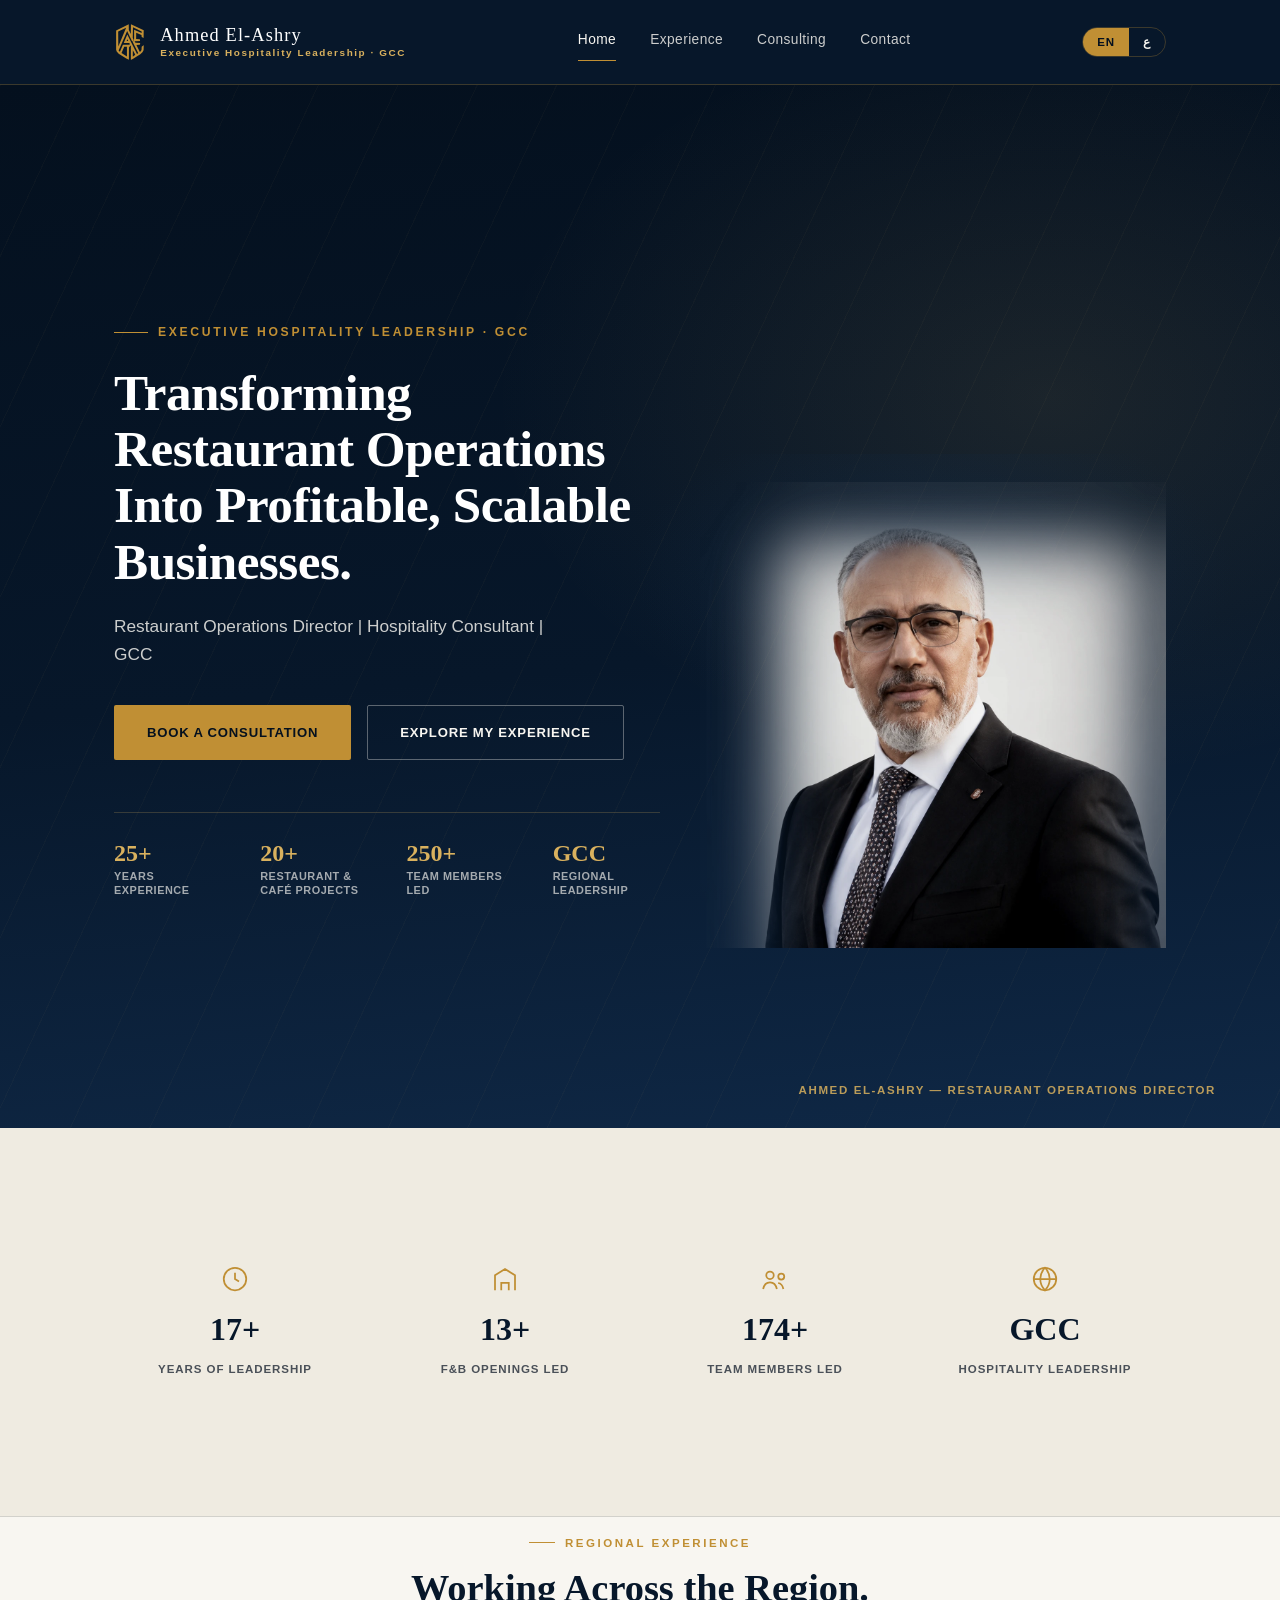
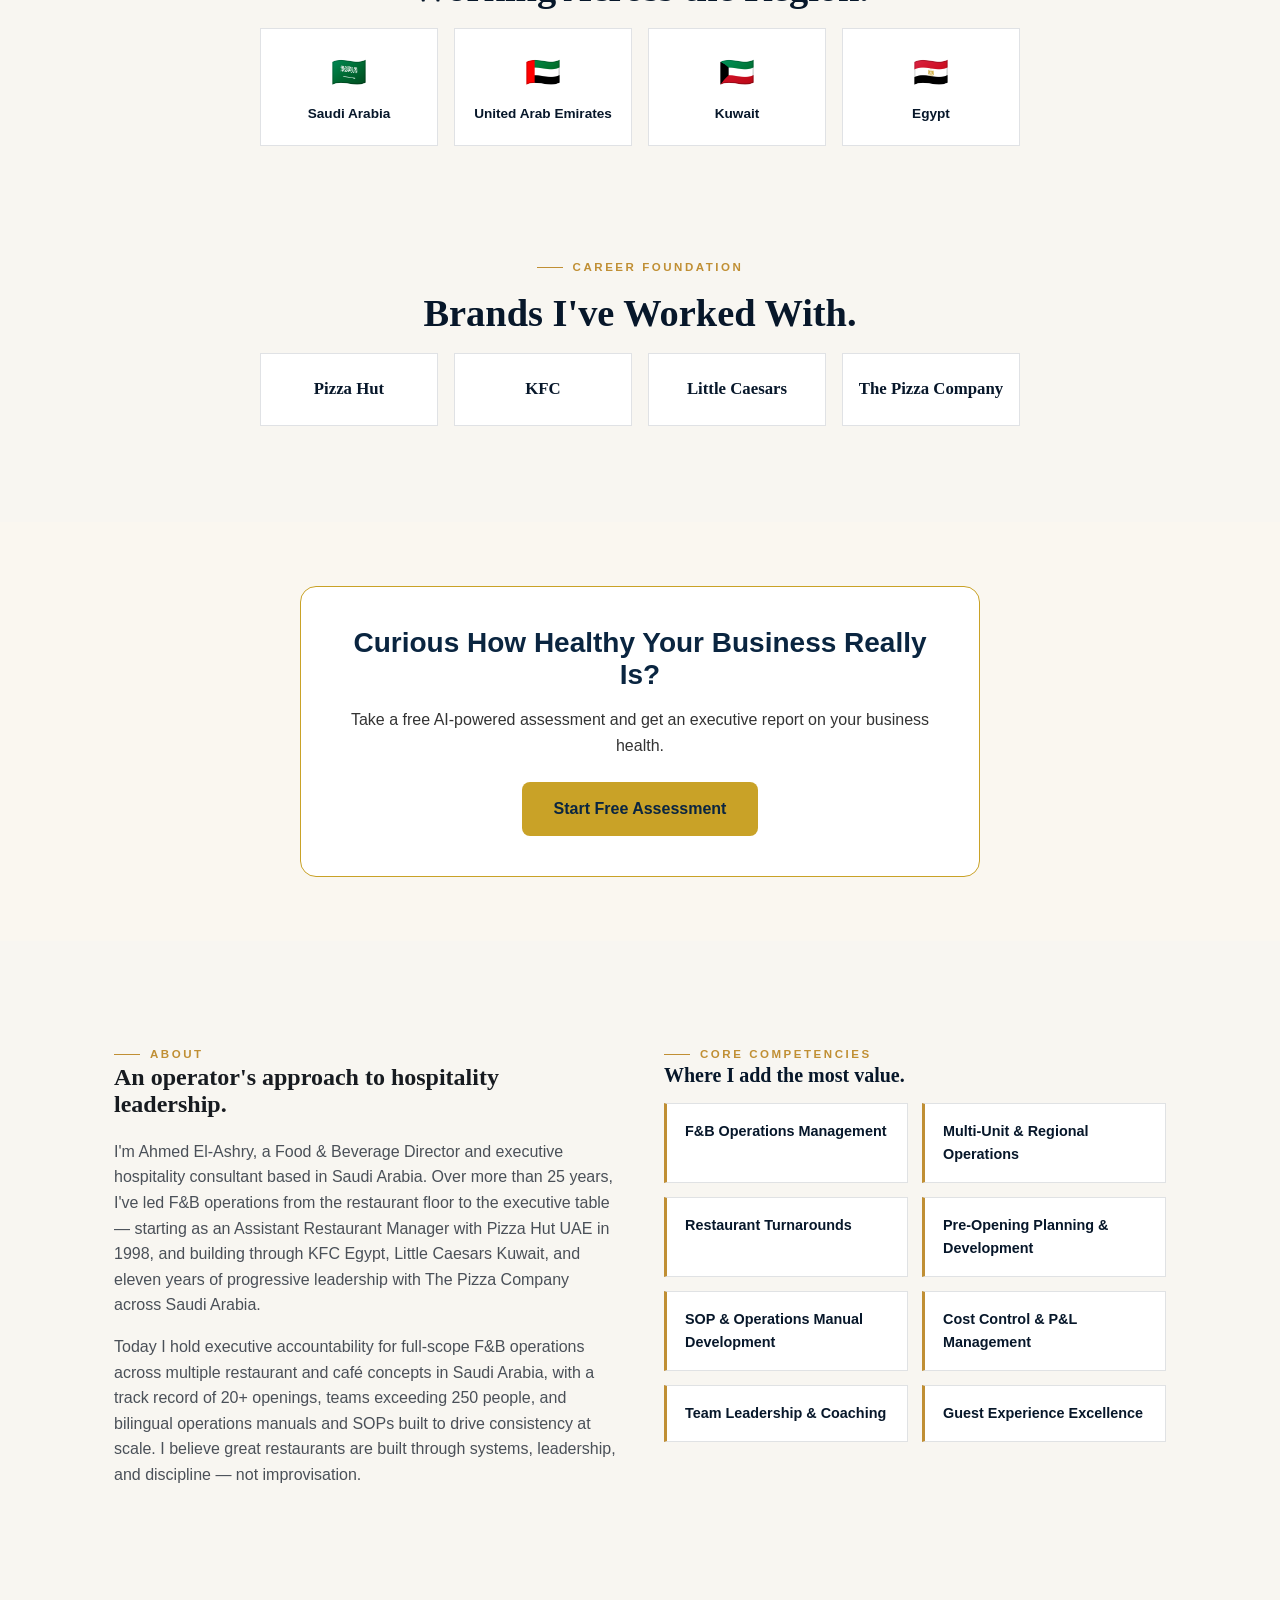
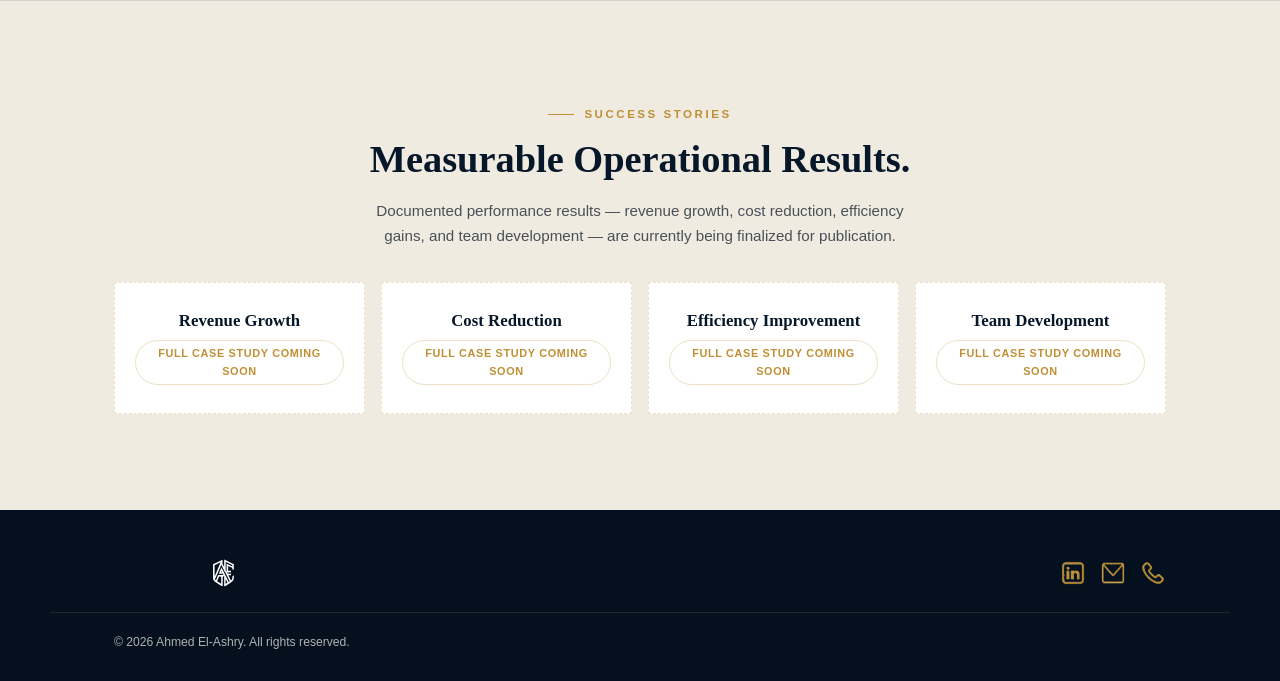
==== commit 2a8c5614: "Add Orivex assessment section" ====
--- a/index.html
+++ b/index.html
@@ -23,4 +23,4 @@
  "knowsLanguage": ["ar", "en"],
  "knowsAbout": ["F&B Operations Management", "Restaurant Turnarounds", "Multi-Unit Operations", "Hospitality Consulting", "Pre-Opening Restaurant Development"]
 }
-</script></head><body><a href="#main-content" class="skip-link" data-i18n="skip_link">Skip to main content</a><header class="site-header"><div class="header-inner"><a href="index.html" class="brand"><img width="219" height="272" class="mark" src="assets/logo/Ahmed_ElAshry_Monogram_Gold.svg" alt="Ahmed El-Ashry monogram"><span class="brand-text">Ahmed El-Ashry<small data-i18n="hero_eyebrow">Executive Hospitality Leadership · GCC</small></span></a><nav class="main-nav"><a href="index.html" aria-current="page" data-i18n="nav_home">Home</a><a href="experience.html" data-i18n="nav_experience">Experience</a><a href="consulting.html" data-i18n="nav_consulting">Consulting</a><a href="contact.html" data-i18n="nav_contact">Contact</a></nav><div class="header-actions"><div class="lang-toggle"><button data-lang="en">EN</button><button data-lang="ar">ع</button></div><button class="nav-toggle" aria-label="Toggle menu" aria-expanded="false">☰</button></div></div></header><main id="main-content"><section class="hero"><div class="home-hero-inner"><div class="hero-panel"><span class="eyebrow" data-i18n="hero_eyebrow">Executive Hospitality Leadership · GCC</span><h1 class="display" data-i18n="hero_title">25+ Years Building Restaurants That Perform.</h1><p class="lead" data-i18n="hero_lead">Executive-level F&amp;B operations leadership across Saudi Arabia, the UAE, Kuwait, and Egypt.</p><div class="cta-row"><a href="contact.html" class="btn btn-gold" data-i18n="cta_experience">Book a Consultation</a><a href="experience.html" class="btn btn-ghost" data-i18n="cta_contact">Explore My Experience</a></div><div class="hero-stat-row"><div class="hstat"><b data-i18n="hstat1_n">25+</b><span data-i18n="hstat1_l">Years Experience</span></div><div class="hstat"><b data-i18n="hstat2_n">20+</b><span data-i18n="hstat2_l">Restaurant &amp; Café Projects</span></div><div class="hstat"><b data-i18n="hstat3_n">250+</b><span data-i18n="hstat3_l">Team Members Led</span></div><div class="hstat"><b data-i18n="hstat4_n">GCC</b><span data-i18n="hstat4_l">Regional Leadership</span></div></div></div><div class="hero-figure"><div class="hero-figure-glow"></div><picture><source srcset="assets/portrait-cutout.webp" type="image/webp"><img width="1320" height="1320" src="assets/portrait-cutout.png" alt="Ahmed El-Ashry" loading="eager"></picture><div class="hero-figure-shadow"></div></div></div><div class="hero-signature" data-i18n="hero_caption">Ahmed El-Ashry — Director of Restaurant Operations</div></section><section class="stats"><div class="stats-inner"><div class="stat"><svg class="stat-icon" viewBox="0 0 24 24" fill="none" stroke="currentColor" stroke-width="1.4"><circle cx="12" cy="12" r="9"/><path d="M12 7v5l3.2 2"/></svg><b data-i18n="stat1_n" data-counter="25" data-suffix="+">25+</b><span data-i18n="stat1_l">Years of Leadership</span></div><div class="stat"><svg class="stat-icon" viewBox="0 0 24 24" fill="none" stroke="currentColor" stroke-width="1.4"><path d="M4 21V9l8-5 8 5v12"/><path d="M9 21v-6h6v6"/></svg><b data-i18n="stat2_n" data-counter="20" data-suffix="+">20+</b><span data-i18n="stat2_l">F&amp;B Openings Led</span></div><div class="stat"><svg class="stat-icon" viewBox="0 0 24 24" fill="none" stroke="currentColor" stroke-width="1.4"><circle cx="8" cy="9" r="3"/><circle cx="17" cy="10" r="2.4"/><path d="M2.5 20c.7-3.4 3-5.4 5.5-5.4s4.8 2 5.5 5.4"/><path d="M14.5 15.2c2 .2 3.6 2 4.2 4.8"/></svg><b data-i18n="stat3_n" data-counter="250" data-suffix="+">250+</b><span data-i18n="stat3_l">Team Members Led</span></div><div class="stat"><svg class="stat-icon" viewBox="0 0 24 24" fill="none" stroke="currentColor" stroke-width="1.4"><circle cx="12" cy="12" r="9"/><path d="M3 12h18M12 3c2.5 2.6 3.8 5.7 3.8 9s-1.3 6.4-3.8 9c-2.5-2.6-3.8-5.7-3.8-9S9.5 5.6 12 3z"/></svg><b data-i18n="stat4_n">GCC</b><span data-i18n="stat4_l">Hospitality Leadership</span></div></div></section><section class="region"><div class="wrap" style="text-align:center;"><span class="eyebrow" data-i18n="region_eyebrow">Regional Experience</span><h2 class="section-title section-title--tight" data-i18n="region_title">Working Across the Region.</h2><div class="region-grid"><div class="region-item"><span class="flag">🇸🇦</span><span data-i18n="region1">Saudi Arabia</span></div><div class="region-item"><span class="flag">🇦🇪</span><span data-i18n="region2">United Arab Emirates</span></div><div class="region-item"><span class="flag">🇰🇼</span><span data-i18n="region3">Kuwait</span></div><div class="region-item"><span class="flag">🇪🇬</span><span data-i18n="region4">Egypt</span></div></div></div></section><section class="brands"><div class="wrap" style="text-align:center;"><span class="eyebrow" data-i18n="brands_eyebrow">Career Foundation</span><h2 class="section-title section-title--tight" data-i18n="brands_title">Brands I've Worked With.</h2><div class="brands-grid"><div class="brand-item" data-i18n="brand1">Pizza Hut</div><div class="brand-item" data-i18n="brand2">KFC</div><div class="brand-item" data-i18n="brand3">Little Caesars</div><div class="brand-item" data-i18n="brand4">The Pizza Company</div></div></div></section><section class="about"><div class="wrap about-grid"><div><span class="eyebrow" data-i18n="about_eyebrow">About</span><h2 class="section-head-title display" data-i18n="about_title" class="section-title">An operator's approach to hospitality leadership.</h2><p style="margin-top:20px;" data-i18n="about_p1">—</p><p data-i18n="about_p2">—</p></div><div><span class="eyebrow" data-i18n="comp_eyebrow">Core Competencies</span><h3 class="subsection-title" data-i18n="comp_title">Where I add the most value.</h3><div class="competency-grid"><div class="competency-item" data-i18n="comp1">F&amp;B Operations Management</div><div class="competency-item" data-i18n="comp2">Multi-Unit &amp; Regional Operations</div><div class="competency-item" data-i18n="comp3">Restaurant Turnarounds</div><div class="competency-item" data-i18n="comp4">Pre-Opening Planning &amp; Development</div><div class="competency-item" data-i18n="comp5">SOP &amp; Operations Manual Development</div><div class="competency-item" data-i18n="comp6">Cost Control &amp; P&amp;L Management</div><div class="competency-item" data-i18n="comp7">Team Leadership &amp; Coaching</div><div class="competency-item" data-i18n="comp8">Guest Experience Excellence</div></div></div></div></section><section style="background: var(--cream-dim); border-top: 1px solid var(--line-soft);"><div class="wrap" style="text-align:center;"><span class="eyebrow" data-i18n="test_eyebrow">Success Stories</span><h2 class="section-title section-title--tight" data-i18n="test_title">Measurable Operational Results.</h2><p style="max-width:560px; margin:0 auto 34px; color:var(--ink-soft); font-size:0.95rem;" data-i18n="test_placeholder">Verified performance metrics will be published here once finalized and confirmed.</p><div class="success-grid"><div class="success-card"><h3 data-i18n="success1_h">Revenue Growth</h3><span class="pending" data-i18n="success_pending">Pending confirmation</span></div><div class="success-card"><h3 data-i18n="success2_h">Cost Reduction</h3><span class="pending" data-i18n="success_pending">Pending confirmation</span></div><div class="success-card"><h3 data-i18n="success3_h">Efficiency Improvement</h3><span class="pending" data-i18n="success_pending">Pending confirmation</span></div><div class="success-card"><h3 data-i18n="success4_h">Team Development</h3><span class="pending" data-i18n="success_pending">Pending confirmation</span></div></div></div></section></main><footer class="site-footer"><div class="footer-inner"><img width="219" height="272" class="mark" src="assets/logo/Ahmed_ElAshry_Monogram_White.svg" alt="Ahmed El-Ashry"><div class="footer-social"><a href="https://linkedin.com/in/ahmed-elashry-72116110b" target="_blank" rel="noopener"><picture><source srcset="assets/icons/Icon_LinkedIn_Gold.webp" type="image/webp"><img width="135" height="133" loading="lazy" alt="LinkedIn" src="assets/icons/Icon_LinkedIn_Gold.png"></picture></a><a href="mailto:a.ashry@proton.me"><picture><source srcset="assets/icons/Icon_Email_Gold.webp" type="image/webp"><img width="147" height="116" loading="lazy" alt="Email" src="assets/icons/Icon_Email_Gold.png"></picture></a><a href="tel:+966511740541"><picture><source srcset="assets/icons/Icon_Phone_Gold.webp" type="image/webp"><img width="129" height="130" loading="lazy" alt="Phone" src="assets/icons/Icon_Phone_Gold.png"></picture></a></div></div><div class="footer-bottom wrap" data-i18n="footer_rights">© 2026 Ahmed El-Ashry. All rights reserved.</div></footer><script src="js/i18n-home.js"></script><script src="js/main.js"></script></body></html>+</script></head><body><a href="#main-content" class="skip-link" data-i18n="skip_link">Skip to main content</a><header class="site-header"><div class="header-inner"><a href="index.html" class="brand"><img width="219" height="272" class="mark" src="assets/logo/Ahmed_ElAshry_Monogram_Gold.svg" alt="Ahmed El-Ashry monogram"><span class="brand-text">Ahmed El-Ashry<small data-i18n="hero_eyebrow">Executive Hospitality Leadership · GCC</small></span></a><nav class="main-nav"><a href="index.html" aria-current="page" data-i18n="nav_home">Home</a><a href="experience.html" data-i18n="nav_experience">Experience</a><a href="consulting.html" data-i18n="nav_consulting">Consulting</a><a href="contact.html" data-i18n="nav_contact">Contact</a></nav><div class="header-actions"><div class="lang-toggle"><button data-lang="en">EN</button><button data-lang="ar">ع</button></div><button class="nav-toggle" aria-label="Toggle menu" aria-expanded="false">☰</button></div></div></header><main id="main-content"><section class="hero"><div class="home-hero-inner"><div class="hero-panel"><span class="eyebrow" data-i18n="hero_eyebrow">Executive Hospitality Leadership · GCC</span><h1 class="display" data-i18n="hero_title">25+ Years Building Restaurants That Perform.</h1><p class="lead" data-i18n="hero_lead">Executive-level F&amp;B operations leadership across Saudi Arabia, the UAE, Kuwait, and Egypt.</p><div class="cta-row"><a href="contact.html" class="btn btn-gold" data-i18n="cta_experience">Book a Consultation</a><a href="experience.html" class="btn btn-ghost" data-i18n="cta_contact">Explore My Experience</a></div><div class="hero-stat-row"><div class="hstat"><b data-i18n="hstat1_n">25+</b><span data-i18n="hstat1_l">Years Experience</span></div><div class="hstat"><b data-i18n="hstat2_n">20+</b><span data-i18n="hstat2_l">Restaurant &amp; Café Projects</span></div><div class="hstat"><b data-i18n="hstat3_n">250+</b><span data-i18n="hstat3_l">Team Members Led</span></div><div class="hstat"><b data-i18n="hstat4_n">GCC</b><span data-i18n="hstat4_l">Regional Leadership</span></div></div></div><div class="hero-figure"><div class="hero-figure-glow"></div><picture><source srcset="assets/portrait-cutout.webp" type="image/webp"><img width="1320" height="1320" src="assets/portrait-cutout.png" alt="Ahmed El-Ashry" loading="eager"></picture><div class="hero-figure-shadow"></div></div></div><div class="hero-signature" data-i18n="hero_caption">Ahmed El-Ashry — Director of Restaurant Operations</div></section><section class="stats"><div class="stats-inner"><div class="stat"><svg class="stat-icon" viewBox="0 0 24 24" fill="none" stroke="currentColor" stroke-width="1.4"><circle cx="12" cy="12" r="9"/><path d="M12 7v5l3.2 2"/></svg><b data-i18n="stat1_n" data-counter="25" data-suffix="+">25+</b><span data-i18n="stat1_l">Years of Leadership</span></div><div class="stat"><svg class="stat-icon" viewBox="0 0 24 24" fill="none" stroke="currentColor" stroke-width="1.4"><path d="M4 21V9l8-5 8 5v12"/><path d="M9 21v-6h6v6"/></svg><b data-i18n="stat2_n" data-counter="20" data-suffix="+">20+</b><span data-i18n="stat2_l">F&amp;B Openings Led</span></div><div class="stat"><svg class="stat-icon" viewBox="0 0 24 24" fill="none" stroke="currentColor" stroke-width="1.4"><circle cx="8" cy="9" r="3"/><circle cx="17" cy="10" r="2.4"/><path d="M2.5 20c.7-3.4 3-5.4 5.5-5.4s4.8 2 5.5 5.4"/><path d="M14.5 15.2c2 .2 3.6 2 4.2 4.8"/></svg><b data-i18n="stat3_n" data-counter="250" data-suffix="+">250+</b><span data-i18n="stat3_l">Team Members Led</span></div><div class="stat"><svg class="stat-icon" viewBox="0 0 24 24" fill="none" stroke="currentColor" stroke-width="1.4"><circle cx="12" cy="12" r="9"/><path d="M3 12h18M12 3c2.5 2.6 3.8 5.7 3.8 9s-1.3 6.4-3.8 9c-2.5-2.6-3.8-5.7-3.8-9S9.5 5.6 12 3z"/></svg><b data-i18n="stat4_n">GCC</b><span data-i18n="stat4_l">Hospitality Leadership</span></div></div></section><section class="region"><div class="wrap" style="text-align:center;"><span class="eyebrow" data-i18n="region_eyebrow">Regional Experience</span><h2 class="section-title section-title--tight" data-i18n="region_title">Working Across the Region.</h2><div class="region-grid"><div class="region-item"><span class="flag">🇸🇦</span><span data-i18n="region1">Saudi Arabia</span></div><div class="region-item"><span class="flag">🇦🇪</span><span data-i18n="region2">United Arab Emirates</span></div><div class="region-item"><span class="flag">🇰🇼</span><span data-i18n="region3">Kuwait</span></div><div class="region-item"><span class="flag">🇪🇬</span><span data-i18n="region4">Egypt</span></div></div></div></section><section class="brands"><div class="wrap" style="text-align:center;"><span class="eyebrow" data-i18n="brands_eyebrow">Career Foundation</span><h2 class="section-title section-title--tight" data-i18n="brands_title">Brands I've Worked With.</h2><div class="brands-grid"><div class="brand-item" data-i18n="brand1">Pizza Hut</div><div class="brand-item" data-i18n="brand2">KFC</div><div class="brand-item" data-i18n="brand3">Little Caesars</div><div class="brand-item" data-i18n="brand4">The Pizza Company</div></div></div></section><section style="padding:64px 24px;text-align:center;background:#FAF7F0;"><div style="max-width:680px;margin:0 auto;border:1px solid #C9A227;border-radius:16px;padding:40px 32px;background:#fff;"><h2 style="color:#0A2540;font-size:28px;margin-bottom:12px;">Curious How Healthy Your Business Really Is?</h2><p style="color:#333;font-size:16px;margin-bottom:24px;">Take a free AI-powered assessment and get an executive report on your business health.</p><a href="https://orivex-business-scan.lovable.app" target="_blank" rel="noopener" style="display:inline-block;background:#C9A227;color:#0A2540;font-weight:700;padding:14px 32px;border-radius:8px;text-decoration:none;">Start Free Assessment</a></div></section><section class="about"><div class="wrap about-grid"><div><span class="eyebrow" data-i18n="about_eyebrow">About</span><h2 class="section-head-title display" data-i18n="about_title" class="section-title">An operator's approach to hospitality leadership.</h2><p style="margin-top:20px;" data-i18n="about_p1">—</p><p data-i18n="about_p2">—</p></div><div><span class="eyebrow" data-i18n="comp_eyebrow">Core Competencies</span><h3 class="subsection-title" data-i18n="comp_title">Where I add the most value.</h3><div class="competency-grid"><div class="competency-item" data-i18n="comp1">F&amp;B Operations Management</div><div class="competency-item" data-i18n="comp2">Multi-Unit &amp; Regional Operations</div><div class="competency-item" data-i18n="comp3">Restaurant Turnarounds</div><div class="competency-item" data-i18n="comp4">Pre-Opening Planning &amp; Development</div><div class="competency-item" data-i18n="comp5">SOP &amp; Operations Manual Development</div><div class="competency-item" data-i18n="comp6">Cost Control &amp; P&amp;L Management</div><div class="competency-item" data-i18n="comp7">Team Leadership &amp; Coaching</div><div class="competency-item" data-i18n="comp8">Guest Experience Excellence</div></div></div></div></section><section style="background: var(--cream-dim); border-top: 1px solid var(--line-soft);"><div class="wrap" style="text-align:center;"><span class="eyebrow" data-i18n="test_eyebrow">Success Stories</span><h2 class="section-title section-title--tight" data-i18n="test_title">Measurable Operational Results.</h2><p style="max-width:560px; margin:0 auto 34px; color:var(--ink-soft); font-size:0.95rem;" data-i18n="test_placeholder">Verified performance metrics will be published here once finalized and confirmed.</p><div class="success-grid"><div class="success-card"><h3 data-i18n="success1_h">Revenue Growth</h3><span class="pending" data-i18n="success_pending">Pending confirmation</span></div><div class="success-card"><h3 data-i18n="success2_h">Cost Reduction</h3><span class="pending" data-i18n="success_pending">Pending confirmation</span></div><div class="success-card"><h3 data-i18n="success3_h">Efficiency Improvement</h3><span class="pending" data-i18n="success_pending">Pending confirmation</span></div><div class="success-card"><h3 data-i18n="success4_h">Team Development</h3><span class="pending" data-i18n="success_pending">Pending confirmation</span></div></div></div></section></main><footer class="site-footer"><div class="footer-inner"><img width="219" height="272" class="mark" src="assets/logo/Ahmed_ElAshry_Monogram_White.svg" alt="Ahmed El-Ashry"><div class="footer-social"><a href="https://linkedin.com/in/ahmed-elashry-72116110b" target="_blank" rel="noopener"><picture><source srcset="assets/icons/Icon_LinkedIn_Gold.webp" type="image/webp"><img width="135" height="133" loading="lazy" alt="LinkedIn" src="assets/icons/Icon_LinkedIn_Gold.png"></picture></a><a href="mailto:a.ashry@proton.me"><picture><source srcset="assets/icons/Icon_Email_Gold.webp" type="image/webp"><img width="147" height="116" loading="lazy" alt="Email" src="assets/icons/Icon_Email_Gold.png"></picture></a><a href="tel:+966511740541"><picture><source srcset="assets/icons/Icon_Phone_Gold.webp" type="image/webp"><img width="129" height="130" loading="lazy" alt="Phone" src="assets/icons/Icon_Phone_Gold.png"></picture></a></div></div><div class="footer-bottom wrap" data-i18n="footer_rights">© 2026 Ahmed El-Ashry. All rights reserved.</div></footer><script src="js/i18n-home.js"></script><script src="js/main.js"></script></body></html>
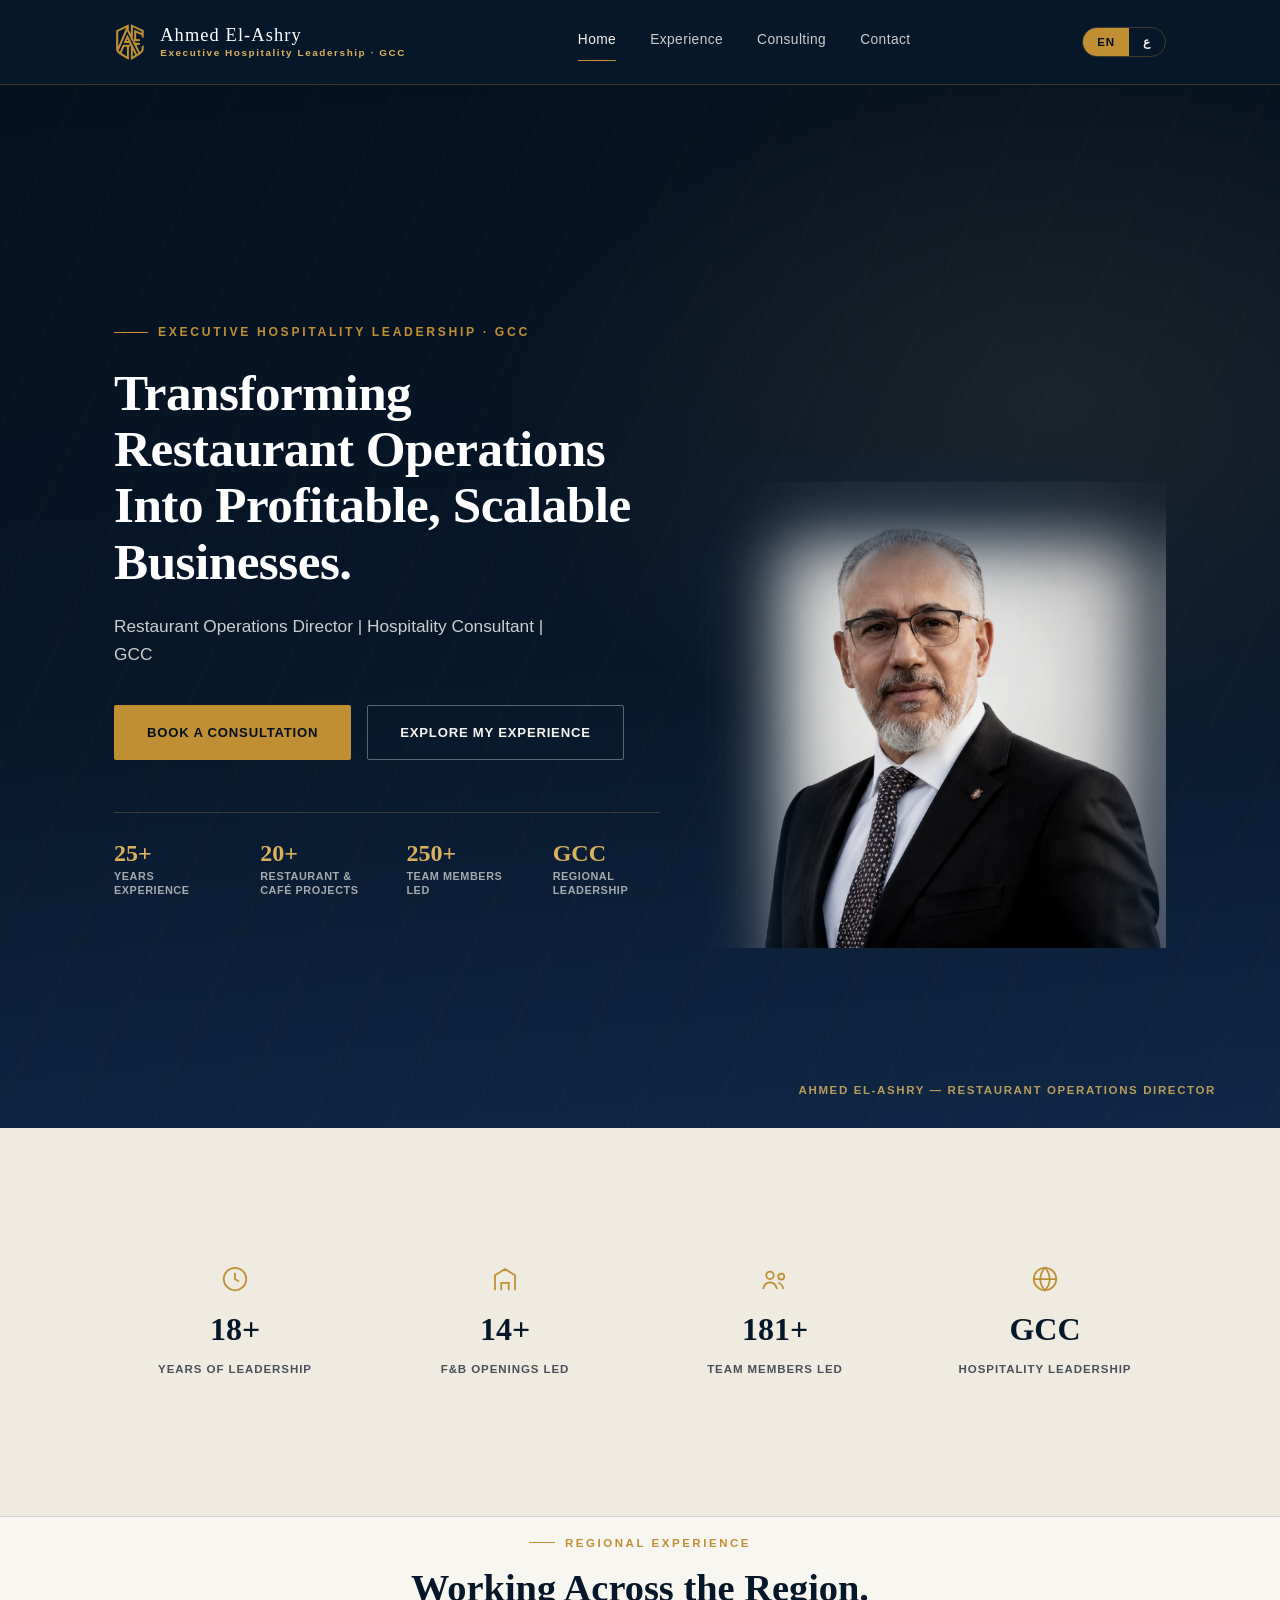
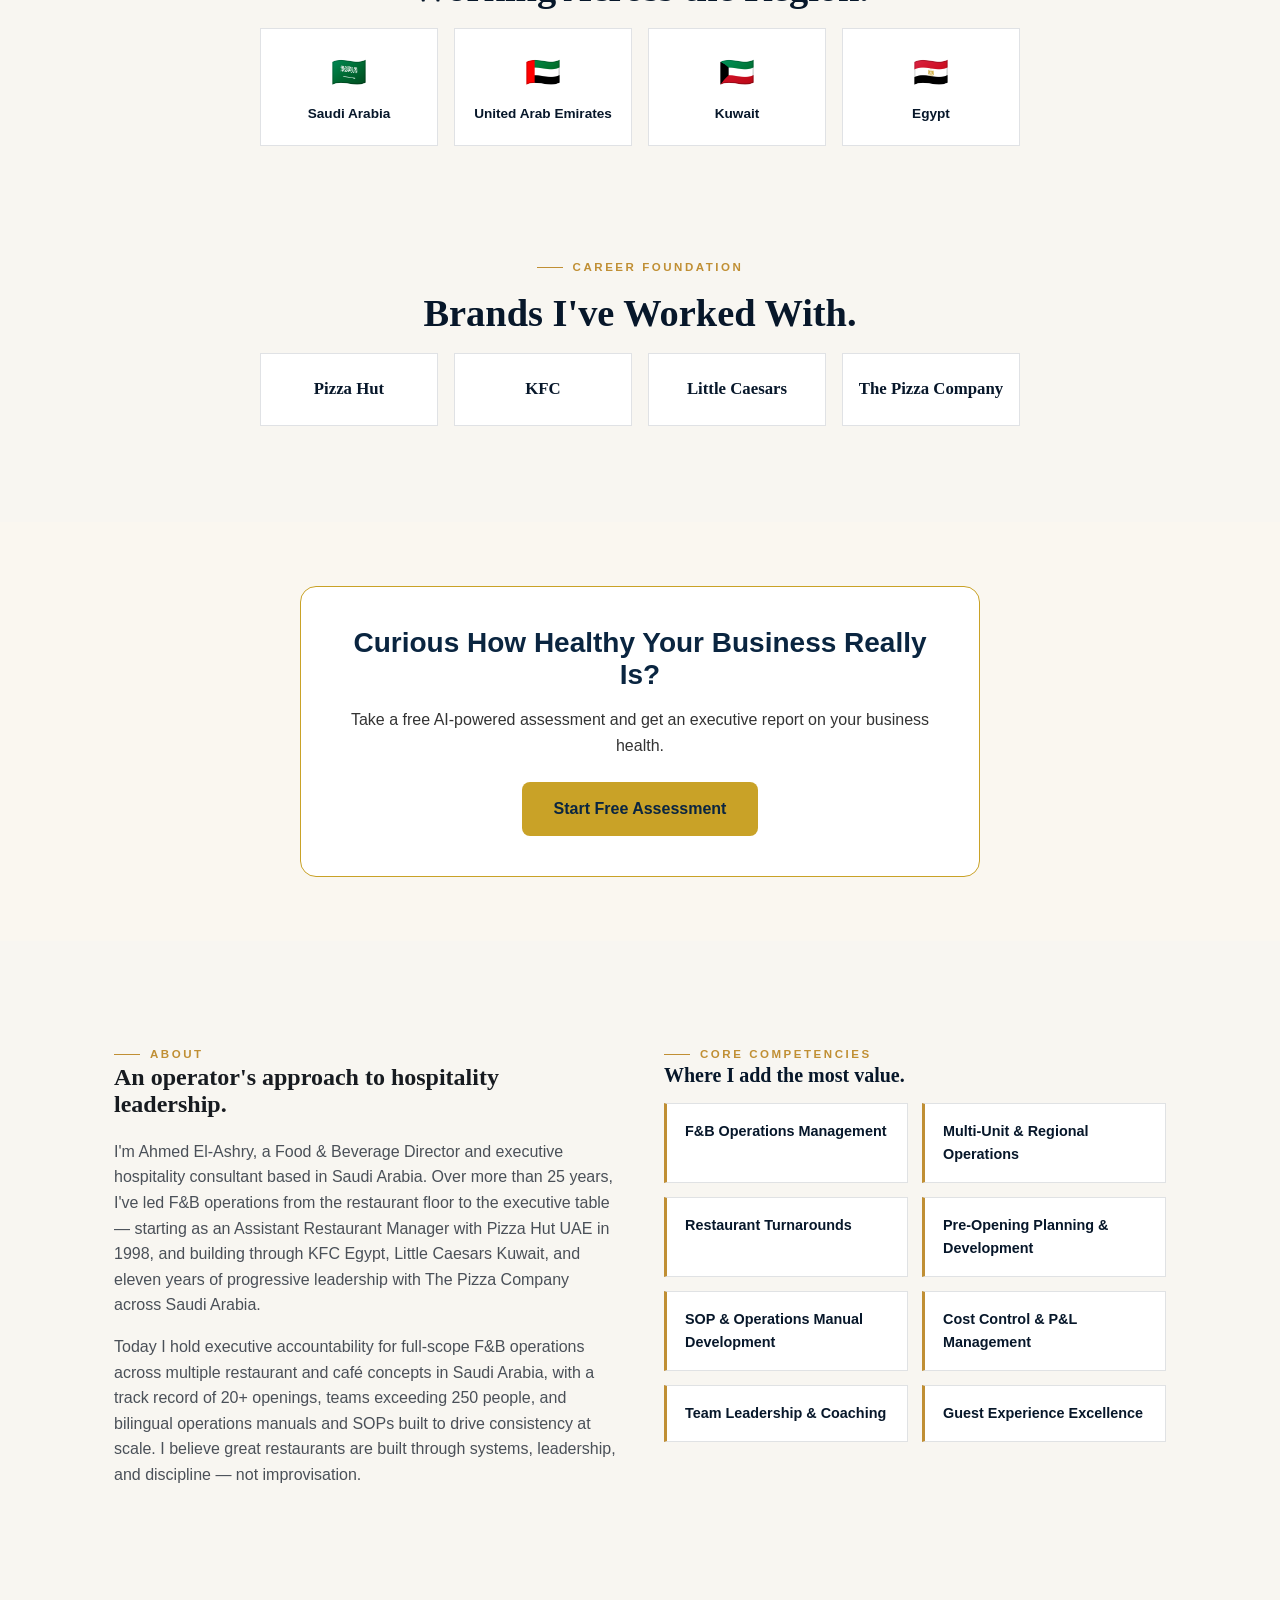
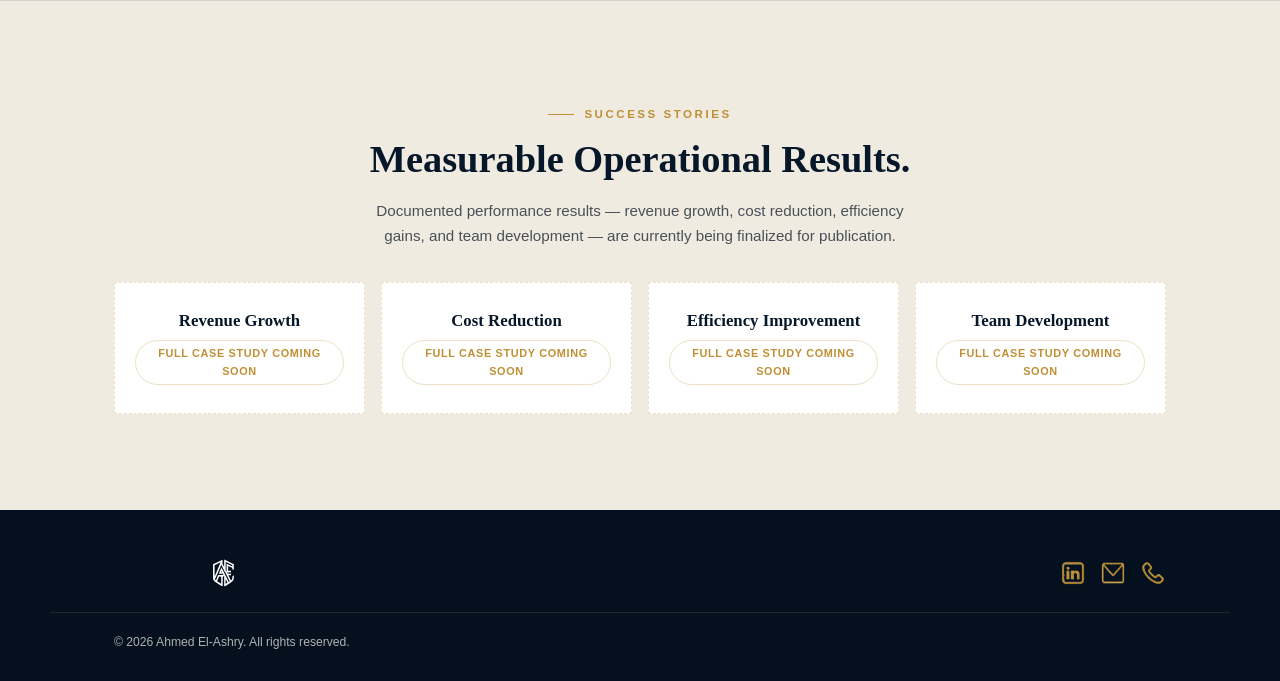
==== commit 1a9fb1dd: "Add Orivex assessment section" ====
--- a/index.html
+++ b/index.html
@@ -23,4 +23,23 @@
  "knowsLanguage": ["ar", "en"],
  "knowsAbout": ["F&B Operations Management", "Restaurant Turnarounds", "Multi-Unit Operations", "Hospitality Consulting", "Pre-Opening Restaurant Development"]
 }
-</script></head><body><a href="#main-content" class="skip-link" data-i18n="skip_link">Skip to main content</a><header class="site-header"><div class="header-inner"><a href="index.html" class="brand"><img width="219" height="272" class="mark" src="assets/logo/Ahmed_ElAshry_Monogram_Gold.svg" alt="Ahmed El-Ashry monogram"><span class="brand-text">Ahmed El-Ashry<small data-i18n="hero_eyebrow">Executive Hospitality Leadership · GCC</small></span></a><nav class="main-nav"><a href="index.html" aria-current="page" data-i18n="nav_home">Home</a><a href="experience.html" data-i18n="nav_experience">Experience</a><a href="consulting.html" data-i18n="nav_consulting">Consulting</a><a href="contact.html" data-i18n="nav_contact">Contact</a></nav><div class="header-actions"><div class="lang-toggle"><button data-lang="en">EN</button><button data-lang="ar">ع</button></div><button class="nav-toggle" aria-label="Toggle menu" aria-expanded="false">☰</button></div></div></header><main id="main-content"><section class="hero"><div class="home-hero-inner"><div class="hero-panel"><span class="eyebrow" data-i18n="hero_eyebrow">Executive Hospitality Leadership · GCC</span><h1 class="display" data-i18n="hero_title">25+ Years Building Restaurants That Perform.</h1><p class="lead" data-i18n="hero_lead">Executive-level F&amp;B operations leadership across Saudi Arabia, the UAE, Kuwait, and Egypt.</p><div class="cta-row"><a href="contact.html" class="btn btn-gold" data-i18n="cta_experience">Book a Consultation</a><a href="experience.html" class="btn btn-ghost" data-i18n="cta_contact">Explore My Experience</a></div><div class="hero-stat-row"><div class="hstat"><b data-i18n="hstat1_n">25+</b><span data-i18n="hstat1_l">Years Experience</span></div><div class="hstat"><b data-i18n="hstat2_n">20+</b><span data-i18n="hstat2_l">Restaurant &amp; Café Projects</span></div><div class="hstat"><b data-i18n="hstat3_n">250+</b><span data-i18n="hstat3_l">Team Members Led</span></div><div class="hstat"><b data-i18n="hstat4_n">GCC</b><span data-i18n="hstat4_l">Regional Leadership</span></div></div></div><div class="hero-figure"><div class="hero-figure-glow"></div><picture><source srcset="assets/portrait-cutout.webp" type="image/webp"><img width="1320" height="1320" src="assets/portrait-cutout.png" alt="Ahmed El-Ashry" loading="eager"></picture><div class="hero-figure-shadow"></div></div></div><div class="hero-signature" data-i18n="hero_caption">Ahmed El-Ashry — Director of Restaurant Operations</div></section><section class="stats"><div class="stats-inner"><div class="stat"><svg class="stat-icon" viewBox="0 0 24 24" fill="none" stroke="currentColor" stroke-width="1.4"><circle cx="12" cy="12" r="9"/><path d="M12 7v5l3.2 2"/></svg><b data-i18n="stat1_n" data-counter="25" data-suffix="+">25+</b><span data-i18n="stat1_l">Years of Leadership</span></div><div class="stat"><svg class="stat-icon" viewBox="0 0 24 24" fill="none" stroke="currentColor" stroke-width="1.4"><path d="M4 21V9l8-5 8 5v12"/><path d="M9 21v-6h6v6"/></svg><b data-i18n="stat2_n" data-counter="20" data-suffix="+">20+</b><span data-i18n="stat2_l">F&amp;B Openings Led</span></div><div class="stat"><svg class="stat-icon" viewBox="0 0 24 24" fill="none" stroke="currentColor" stroke-width="1.4"><circle cx="8" cy="9" r="3"/><circle cx="17" cy="10" r="2.4"/><path d="M2.5 20c.7-3.4 3-5.4 5.5-5.4s4.8 2 5.5 5.4"/><path d="M14.5 15.2c2 .2 3.6 2 4.2 4.8"/></svg><b data-i18n="stat3_n" data-counter="250" data-suffix="+">250+</b><span data-i18n="stat3_l">Team Members Led</span></div><div class="stat"><svg class="stat-icon" viewBox="0 0 24 24" fill="none" stroke="currentColor" stroke-width="1.4"><circle cx="12" cy="12" r="9"/><path d="M3 12h18M12 3c2.5 2.6 3.8 5.7 3.8 9s-1.3 6.4-3.8 9c-2.5-2.6-3.8-5.7-3.8-9S9.5 5.6 12 3z"/></svg><b data-i18n="stat4_n">GCC</b><span data-i18n="stat4_l">Hospitality Leadership</span></div></div></section><section class="region"><div class="wrap" style="text-align:center;"><span class="eyebrow" data-i18n="region_eyebrow">Regional Experience</span><h2 class="section-title section-title--tight" data-i18n="region_title">Working Across the Region.</h2><div class="region-grid"><div class="region-item"><span class="flag">🇸🇦</span><span data-i18n="region1">Saudi Arabia</span></div><div class="region-item"><span class="flag">🇦🇪</span><span data-i18n="region2">United Arab Emirates</span></div><div class="region-item"><span class="flag">🇰🇼</span><span data-i18n="region3">Kuwait</span></div><div class="region-item"><span class="flag">🇪🇬</span><span data-i18n="region4">Egypt</span></div></div></div></section><section class="brands"><div class="wrap" style="text-align:center;"><span class="eyebrow" data-i18n="brands_eyebrow">Career Foundation</span><h2 class="section-title section-title--tight" data-i18n="brands_title">Brands I've Worked With.</h2><div class="brands-grid"><div class="brand-item" data-i18n="brand1">Pizza Hut</div><div class="brand-item" data-i18n="brand2">KFC</div><div class="brand-item" data-i18n="brand3">Little Caesars</div><div class="brand-item" data-i18n="brand4">The Pizza Company</div></div></div></section><section style="padding:64px 24px;text-align:center;background:#FAF7F0;"><div style="max-width:680px;margin:0 auto;border:1px solid #C9A227;border-radius:16px;padding:40px 32px;background:#fff;"><h2 style="color:#0A2540;font-size:28px;margin-bottom:12px;">Curious How Healthy Your Business Really Is?</h2><p style="color:#333;font-size:16px;margin-bottom:24px;">Take a free AI-powered assessment and get an executive report on your business health.</p><a href="https://orivex-business-scan.lovable.app" target="_blank" rel="noopener" style="display:inline-block;background:#C9A227;color:#0A2540;font-weight:700;padding:14px 32px;border-radius:8px;text-decoration:none;">Start Free Assessment</a></div></section><section class="about"><div class="wrap about-grid"><div><span class="eyebrow" data-i18n="about_eyebrow">About</span><h2 class="section-head-title display" data-i18n="about_title" class="section-title">An operator's approach to hospitality leadership.</h2><p style="margin-top:20px;" data-i18n="about_p1">—</p><p data-i18n="about_p2">—</p></div><div><span class="eyebrow" data-i18n="comp_eyebrow">Core Competencies</span><h3 class="subsection-title" data-i18n="comp_title">Where I add the most value.</h3><div class="competency-grid"><div class="competency-item" data-i18n="comp1">F&amp;B Operations Management</div><div class="competency-item" data-i18n="comp2">Multi-Unit &amp; Regional Operations</div><div class="competency-item" data-i18n="comp3">Restaurant Turnarounds</div><div class="competency-item" data-i18n="comp4">Pre-Opening Planning &amp; Development</div><div class="competency-item" data-i18n="comp5">SOP &amp; Operations Manual Development</div><div class="competency-item" data-i18n="comp6">Cost Control &amp; P&amp;L Management</div><div class="competency-item" data-i18n="comp7">Team Leadership &amp; Coaching</div><div class="competency-item" data-i18n="comp8">Guest Experience Excellence</div></div></div></div></section><section style="background: var(--cream-dim); border-top: 1px solid var(--line-soft);"><div class="wrap" style="text-align:center;"><span class="eyebrow" data-i18n="test_eyebrow">Success Stories</span><h2 class="section-title section-title--tight" data-i18n="test_title">Measurable Operational Results.</h2><p style="max-width:560px; margin:0 auto 34px; color:var(--ink-soft); font-size:0.95rem;" data-i18n="test_placeholder">Verified performance metrics will be published here once finalized and confirmed.</p><div class="success-grid"><div class="success-card"><h3 data-i18n="success1_h">Revenue Growth</h3><span class="pending" data-i18n="success_pending">Pending confirmation</span></div><div class="success-card"><h3 data-i18n="success2_h">Cost Reduction</h3><span class="pending" data-i18n="success_pending">Pending confirmation</span></div><div class="success-card"><h3 data-i18n="success3_h">Efficiency Improvement</h3><span class="pending" data-i18n="success_pending">Pending confirmation</span></div><div class="success-card"><h3 data-i18n="success4_h">Team Development</h3><span class="pending" data-i18n="success_pending">Pending confirmation</span></div></div></div></section></main><footer class="site-footer"><div class="footer-inner"><img width="219" height="272" class="mark" src="assets/logo/Ahmed_ElAshry_Monogram_White.svg" alt="Ahmed El-Ashry"><div class="footer-social"><a href="https://linkedin.com/in/ahmed-elashry-72116110b" target="_blank" rel="noopener"><picture><source srcset="assets/icons/Icon_LinkedIn_Gold.webp" type="image/webp"><img width="135" height="133" loading="lazy" alt="LinkedIn" src="assets/icons/Icon_LinkedIn_Gold.png"></picture></a><a href="mailto:a.ashry@proton.me"><picture><source srcset="assets/icons/Icon_Email_Gold.webp" type="image/webp"><img width="147" height="116" loading="lazy" alt="Email" src="assets/icons/Icon_Email_Gold.png"></picture></a><a href="tel:+966511740541"><picture><source srcset="assets/icons/Icon_Phone_Gold.webp" type="image/webp"><img width="129" height="130" loading="lazy" alt="Phone" src="assets/icons/Icon_Phone_Gold.png"></picture></a></div></div><div class="footer-bottom wrap" data-i18n="footer_rights">© 2026 Ahmed El-Ashry. All rights reserved.</div></footer><script src="js/i18n-home.js"></script><script src="js/main.js"></script></body></html>
+</script></head><body><a href="#main-content" class="skip-link" data-i18n="skip_link">Skip to main content</a><header class="site-header"><div class="header-inner"><a href="index.html" class="brand"><img width="219" height="272" class="mark" src="assets/logo/Ahmed_ElAshry_Monogram_Gold.svg" alt="Ahmed El-Ashry monogram"><span class="brand-text">Ahmed El-Ashry<small data-i18n="hero_eyebrow">Executive Hospitality Leadership · GCC</small></span></a><nav class="main-nav"><a href="index.html" aria-current="page" data-i18n="nav_home">Home</a><a href="experience.html" data-i18n="nav_experience">Experience</a><a href="consulting.html" data-i18n="nav_consulting">Consulting</a><a href="contact.html" data-i18n="nav_contact">Contact</a></nav><div class="header-actions"><div class="lang-toggle"><button data-lang="en">EN</button><button data-lang="ar">ع</button></div><button class="nav-toggle" aria-label="Toggle menu" aria-expanded="false">☰</button></div></div></header><main id="main-content"><section class="hero"><div class="home-hero-inner"><div class="hero-panel"><span class="eyebrow" data-i18n="hero_eyebrow">Executive Hospitality Leadership · GCC</span><h1 class="display" data-i18n="hero_title">25+ Years Building Restaurants That Perform.</h1><p class="lead" data-i18n="hero_lead">Executive-level F&amp;B operations leadership across Saudi Arabia, the UAE, Kuwait, and Egypt.</p><div class="cta-row"><a href="contact.html" class="btn btn-gold" data-i18n="cta_experience">Book a Consultation</a><a href="experience.html" class="btn btn-ghost" data-i18n="cta_contact">Explore My Experience</a></div><div class="hero-stat-row"><div class="hstat"><b data-i18n="hstat1_n">25+</b><span data-i18n="hstat1_l">Years Experience</span></div><div class="hstat"><b data-i18n="hstat2_n">20+</b><span data-i18n="hstat2_l">Restaurant &amp; Café Projects</span></div><div class="hstat"><b data-i18n="hstat3_n">250+</b><span data-i18n="hstat3_l">Team Members Led</span></div><div class="hstat"><b data-i18n="hstat4_n">GCC</b><span data-i18n="hstat4_l">Regional Leadership</span></div></div></div><div class="hero-figure"><div class="hero-figure-glow"></div><picture><source srcset="assets/portrait-cutout.webp" type="image/webp"><img width="1320" height="1320" src="assets/portrait-cutout.png" alt="Ahmed El-Ashry" loading="eager"></picture><div class="hero-figure-shadow"></div></div></div><div class="hero-signature" data-i18n="hero_caption">Ahmed El-Ashry — Director of Restaurant Operations</div></section><section class="stats"><div class="stats-inner"><div class="stat"><svg class="stat-icon" viewBox="0 0 24 24" fill="none" stroke="currentColor" stroke-width="1.4"><circle cx="12" cy="12" r="9"/><path d="M12 7v5l3.2 2"/></svg><b data-i18n="stat1_n" data-counter="25" data-suffix="+">25+</b><span data-i18n="stat1_l">Years of Leadership</span></div><div class="stat"><svg class="stat-icon" viewBox="0 0 24 24" fill="none" stroke="currentColor" stroke-width="1.4"><path d="M4 21V9l8-5 8 5v12"/><path d="M9 21v-6h6v6"/></svg><b data-i18n="stat2_n" data-counter="20" data-suffix="+">20+</b><span data-i18n="stat2_l">F&amp;B Openings Led</span></div><div class="stat"><svg class="stat-icon" viewBox="0 0 24 24" fill="none" stroke="currentColor" stroke-width="1.4"><circle cx="8" cy="9" r="3"/><circle cx="17" cy="10" r="2.4"/><path d="M2.5 20c.7-3.4 3-5.4 5.5-5.4s4.8 2 5.5 5.4"/><path d="M14.5 15.2c2 .2 3.6 2 4.2 4.8"/></svg><b data-i18n="stat3_n" data-counter="250" data-suffix="+">250+</b><span data-i18n="stat3_l">Team Members Led</span></div><div class="stat"><svg class="stat-icon" viewBox="0 0 24 24" fill="none" stroke="currentColor" stroke-width="1.4"><circle cx="12" cy="12" r="9"/><path d="M3 12h18M12 3c2.5 2.6 3.8 5.7 3.8 9s-1.3 6.4-3.8 9c-2.5-2.6-3.8-5.7-3.8-9S9.5 5.6 12 3z"/></svg><b data-i18n="stat4_n">GCC</b><span data-i18n="stat4_l">Hospitality Leadership</span></div></div></section><section class="region"><div class="wrap" style="text-align:center;"><span class="eyebrow" data-i18n="region_eyebrow">Regional Experience</span><h2 class="section-title section-title--tight" data-i18n="region_title">Working Across the Region.</h2><div class="region-grid"><div class="region-item"><span class="flag">🇸🇦</span><span data-i18n="region1">Saudi Arabia</span></div><div class="region-item"><span class="flag">🇦🇪</span><span data-i18n="region2">United Arab Emirates</span></div><div class="region-item"><span class="flag">🇰🇼</span><span data-i18n="region3">Kuwait</span></div><div class="region-item"><span class="flag">🇪🇬</span><span data-i18n="region4">Egypt</span></div></div></div></section><section class="brands"><div class="wrap" style="text-align:center;"><span class="eyebrow" data-i18n="brands_eyebrow">Career Foundation</span><h2 class="section-title section-title--tight" data-i18n="brands_title">Brands I've Worked With.</h2><div class="brands-grid"><div class="brand-item" data-i18n="brand1">Pizza Hut</div><div class="brand-item" data-i18n="brand2">KFC</div><div class="brand-item" data-i18n="brand3">Little Caesars</div><div class="brand-item" data-i18n="brand4">The Pizza Company</div></div></div></section><style>
+[data-lang-en]{display:block}
+[data-lang-ar]{display:none}
+html[lang="ar"] [data-lang-en]{display:none}
+html[lang="ar"] [data-lang-ar]{display:block}
+</style>
+<section style="padding:64px 24px;text-align:center;background:#FAF7F0;"><div style="max-width:680px;margin:0 auto;border:1px solid #C9A227;border-radius:16px;padding:40px 32px;background:#fff;">
+<h2 style="color:#0A2540;font-size:28px;margin-bottom:12px;">
+<span data-lang-en>Curious How Healthy Your Business Really Is?</span>
+<span data-lang-ar>اعرف صحة أعمالك في 15 دقيقة</span>
+</h2>
+<p style="color:#333;font-size:16px;margin-bottom:24px;">
+<span data-lang-en>Take a free AI-powered assessment and get an executive report on your business health.</span>
+<span data-lang-ar>قيّم عملك مجانًا بالذكاء الاصطناعي واحصل على تقرير تنفيذي فوري.</span>
+</p>
+<a href="https://orivex-business-scan.lovable.app" target="_blank" rel="noopener" style="display:inline-block;background:#C9A227;color:#0A2540;font-weight:700;padding:14px 32px;border-radius:8px;text-decoration:none;">
+<span data-lang-en>Start Free Assessment</span>
+<span data-lang-ar>ابدأ التقييم المجاني</span>
+</a>
+</div></section><section class="about"><div class="wrap about-grid"><div><span class="eyebrow" data-i18n="about_eyebrow">About</span><h2 class="section-head-title display" data-i18n="about_title" class="section-title">An operator's approach to hospitality leadership.</h2><p style="margin-top:20px;" data-i18n="about_p1">—</p><p data-i18n="about_p2">—</p></div><div><span class="eyebrow" data-i18n="comp_eyebrow">Core Competencies</span><h3 class="subsection-title" data-i18n="comp_title">Where I add the most value.</h3><div class="competency-grid"><div class="competency-item" data-i18n="comp1">F&amp;B Operations Management</div><div class="competency-item" data-i18n="comp2">Multi-Unit &amp; Regional Operations</div><div class="competency-item" data-i18n="comp3">Restaurant Turnarounds</div><div class="competency-item" data-i18n="comp4">Pre-Opening Planning &amp; Development</div><div class="competency-item" data-i18n="comp5">SOP &amp; Operations Manual Development</div><div class="competency-item" data-i18n="comp6">Cost Control &amp; P&amp;L Management</div><div class="competency-item" data-i18n="comp7">Team Leadership &amp; Coaching</div><div class="competency-item" data-i18n="comp8">Guest Experience Excellence</div></div></div></div></section><section style="background: var(--cream-dim); border-top: 1px solid var(--line-soft);"><div class="wrap" style="text-align:center;"><span class="eyebrow" data-i18n="test_eyebrow">Success Stories</span><h2 class="section-title section-title--tight" data-i18n="test_title">Measurable Operational Results.</h2><p style="max-width:560px; margin:0 auto 34px; color:var(--ink-soft); font-size:0.95rem;" data-i18n="test_placeholder">Verified performance metrics will be published here once finalized and confirmed.</p><div class="success-grid"><div class="success-card"><h3 data-i18n="success1_h">Revenue Growth</h3><span class="pending" data-i18n="success_pending">Pending confirmation</span></div><div class="success-card"><h3 data-i18n="success2_h">Cost Reduction</h3><span class="pending" data-i18n="success_pending">Pending confirmation</span></div><div class="success-card"><h3 data-i18n="success3_h">Efficiency Improvement</h3><span class="pending" data-i18n="success_pending">Pending confirmation</span></div><div class="success-card"><h3 data-i18n="success4_h">Team Development</h3><span class="pending" data-i18n="success_pending">Pending confirmation</span></div></div></div></section></main><footer class="site-footer"><div class="footer-inner"><img width="219" height="272" class="mark" src="assets/logo/Ahmed_ElAshry_Monogram_White.svg" alt="Ahmed El-Ashry"><div class="footer-social"><a href="https://linkedin.com/in/ahmed-elashry-72116110b" target="_blank" rel="noopener"><picture><source srcset="assets/icons/Icon_LinkedIn_Gold.webp" type="image/webp"><img width="135" height="133" loading="lazy" alt="LinkedIn" src="assets/icons/Icon_LinkedIn_Gold.png"></picture></a><a href="mailto:a.ashry@proton.me"><picture><source srcset="assets/icons/Icon_Email_Gold.webp" type="image/webp"><img width="147" height="116" loading="lazy" alt="Email" src="assets/icons/Icon_Email_Gold.png"></picture></a><a href="tel:+966511740541"><picture><source srcset="assets/icons/Icon_Phone_Gold.webp" type="image/webp"><img width="129" height="130" loading="lazy" alt="Phone" src="assets/icons/Icon_Phone_Gold.png"></picture></a></div></div><div class="footer-bottom wrap" data-i18n="footer_rights">© 2026 Ahmed El-Ashry. All rights reserved.</div></footer><script src="js/i18n-home.js"></script><script src="js/main.js"></script></body></html>
